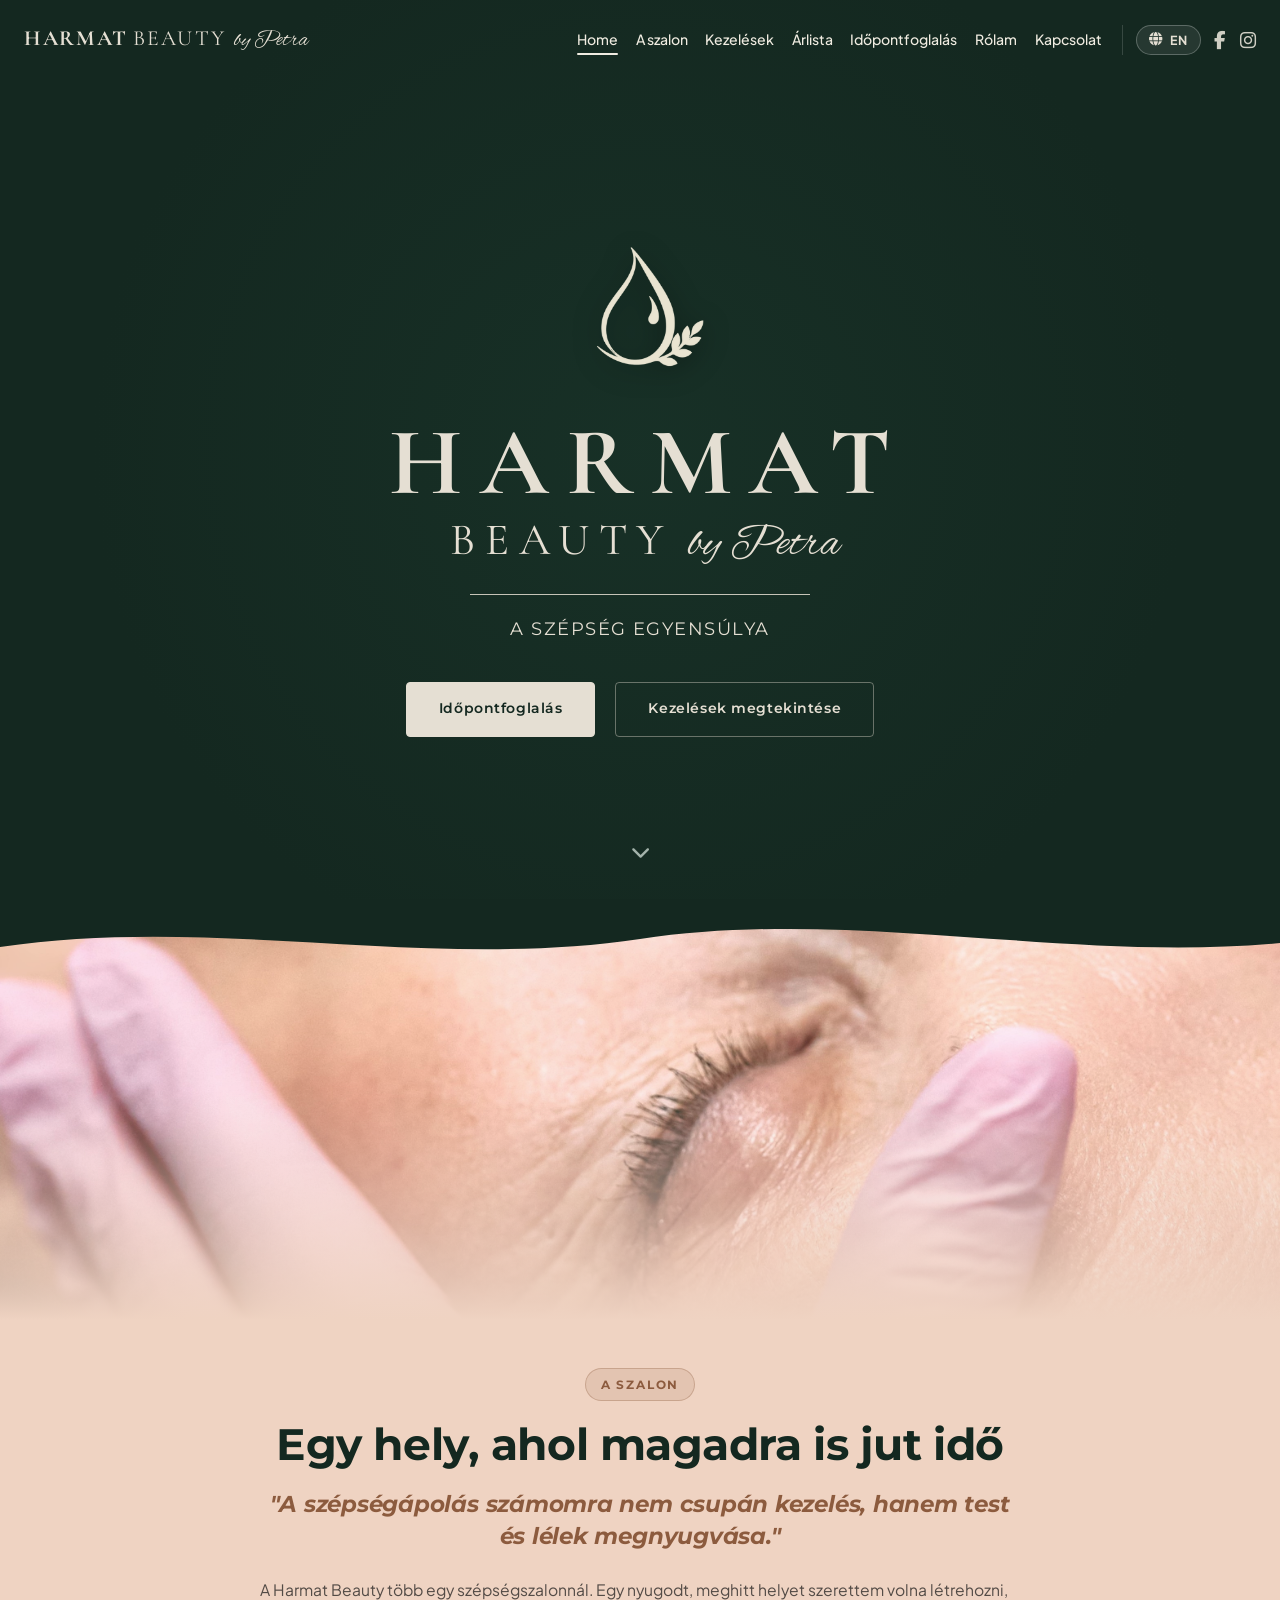
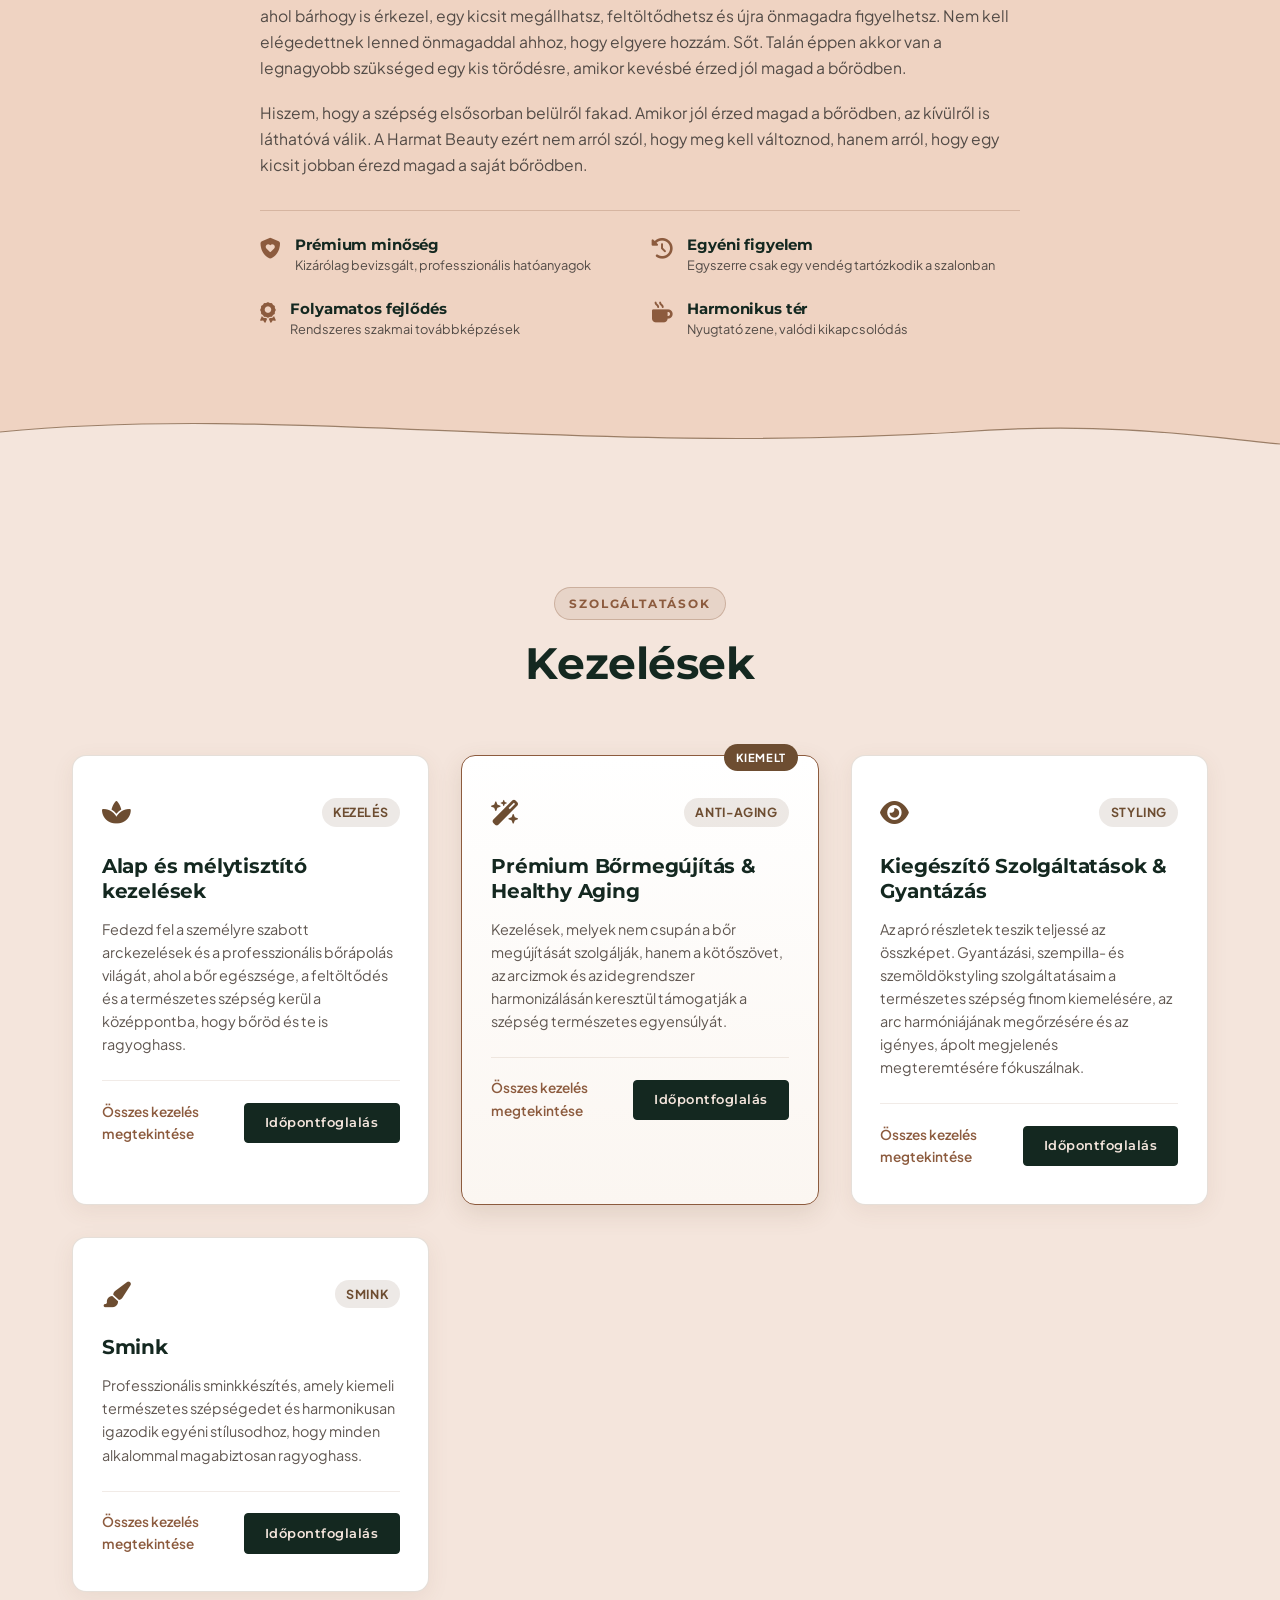
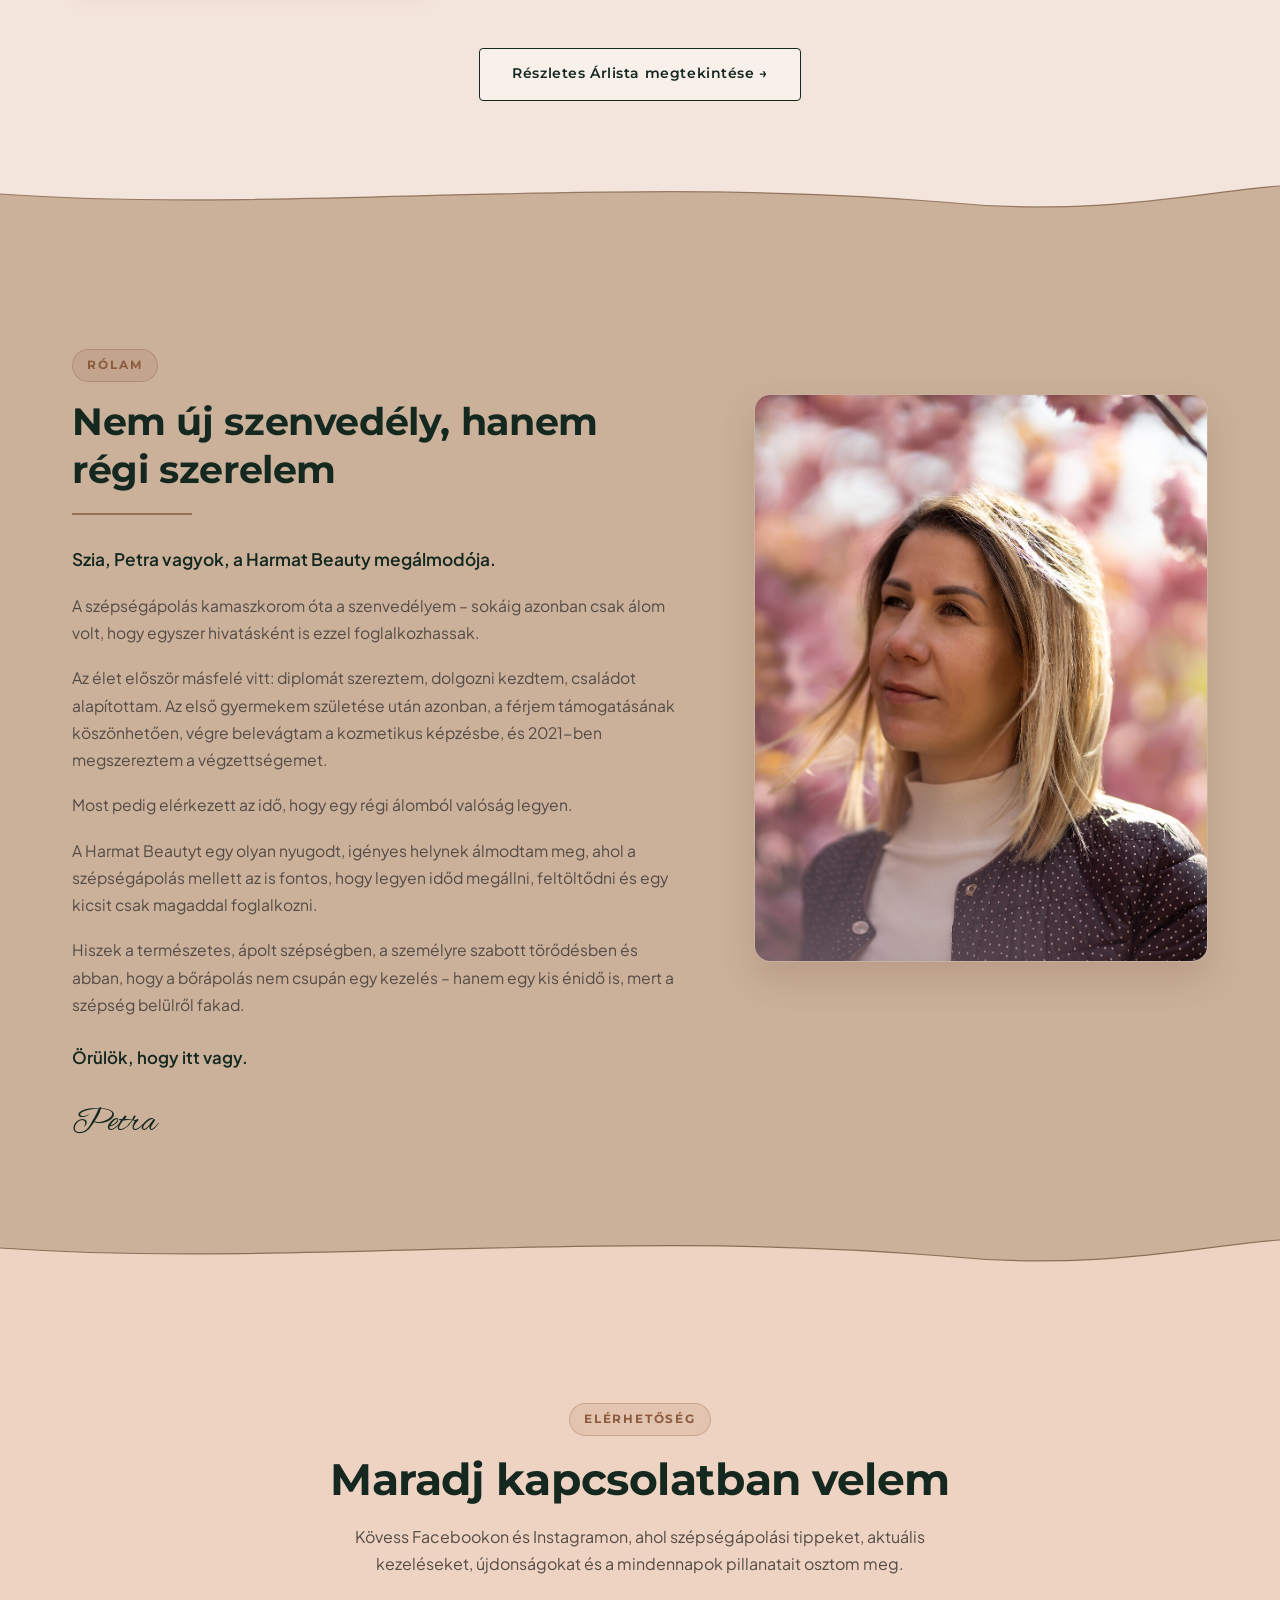
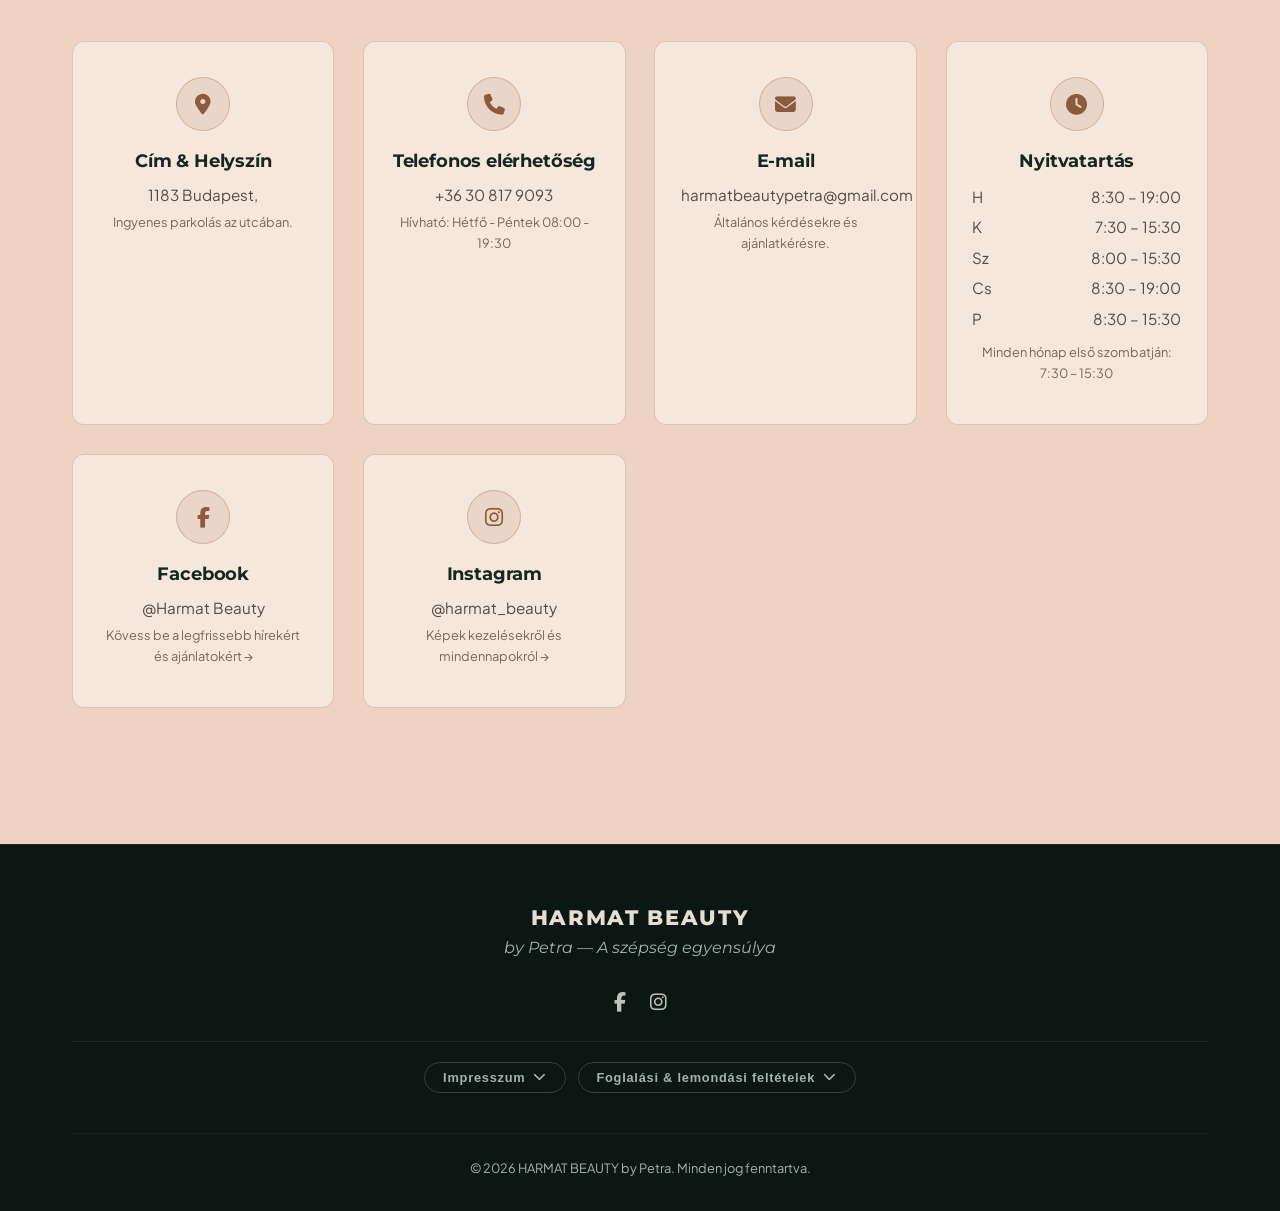
==== index.html @ 9aab62c8 "Add files via upload" ====
<!DOCTYPE html>
<html lang="hu">
<head>
<meta charset="UTF-8">
<meta name="viewport" content="width=device-width, initial-scale=1.0">
<title>HARMAT BEAUTY by Petra | Kozmetika & Bőrápolás</title>
<meta name="description" content="Harmat Beauty by Petra - Professzionális kozmetikai kezelések, anti-aging, bőrmegújítás és személyre szabott szépségápolás. A szépség egyensúlya.">
<!-- Google Fonts -->
<link rel="preconnect" href="https://fonts.googleapis.com">
<link rel="preconnect" href="https://fonts.gstatic.com" crossorigin>
<link href="https://fonts.googleapis.com/css2?family=Alex+Brush&family=Cormorant+Garamond:ital,wght@0,300;0,400;0,500;0,600;0,700;1,300;1,400;1,500;1,600&family=Montserrat:wght@300;400;500;600;700;800;900&family=Plus+Jakarta+Sans:wght@300;400;500;600;700&display=swap" rel="stylesheet">
<!-- FontAwesome Icons -->
<link rel="stylesheet" href="https://cdnjs.cloudflare.com/ajax/libs/font-awesome/6.5.1/css/all.min.css">
<!-- Stylesheet -->
<link rel="stylesheet" href="styles.css">
</head>
<body>
<!-- Header / Navbar -->
<header class="site-header" id="navbar">
<div class="container header-container">
<a href="#home" class="brand-logo">
  <span class="logo-harmat">HARMAT</span>
  <span class="logo-beauty">BEAUTY</span>
  <span class="logo-by-petra">by Petra</span>
</a>
<button class="mobile-menu-toggle" id="menuToggle" aria-label="Menü megnyitása">
<span></span>
<span></span>
<span></span>
</button>
<nav class="nav-menu" id="navMenu">
<ul class="nav-links">
<li><a href="#home" class="nav-link active" data-i18n="nav_home">Home</a></li>
<li><a href="#szalon" class="nav-link" data-i18n="nav_salon">A szalon</a></li>
<li class="nav-item-dropdown">
  <a href="#kezelesek" class="nav-link nav-link-dropdown" data-i18n="nav_treatments">Kezelések <i class="fa-solid fa-chevron-down nav-dropdown-arrow"></i></a>
  <ul class="nav-dropdown">
    <li><a href="kezelesek.html#alap-tisztito" class="nav-dropdown-link"><i class="fa-solid fa-spa"></i> <span data-i18n="kez_nav_cat1">Alap & Mélytisztítás</span></a></li>
    <li><a href="kezelesek.html#premium-antiaging" class="nav-dropdown-link"><i class="fa-solid fa-wand-magic-sparkles"></i> <span data-i18n="kez_nav_cat2">Healthy Aging & Anti-Aging</span></a></li>
    <li><a href="kezelesek.html#kiegeszito-gyantazas" class="nav-dropdown-link"><i class="fa-solid fa-eye"></i> <span data-i18n="kez_nav_cat3">Styling & Gyantázás</span></a></li>
    <li><a href="kezelesek.html#smink" class="nav-dropdown-link"><i class="fa-solid fa-paintbrush"></i> <span data-i18n="kez_nav_cat4">Smink</span></a></li>
  </ul>
</li>
<li><a href="arlista.html" class="nav-link" data-i18n="nav_prices">Árlista</a></li>
<li><a href="idopontfoglalas.html" class="nav-link" data-i18n="nav_booking">Időpontfoglalás</a></li>
<li><a href="#rolam" class="nav-link" data-i18n="nav_about">Rólam</a></li>
<li><a href="#kapcsolat" class="nav-link" data-i18n="nav_contact">Kapcsolat</a></li>
</ul>
<div class="nav-socials">
<button type="button" class="lang-switch-btn" id="langSwitchBtn" onclick="toggleLanguage()" aria-label="Nyelvváltás / Switch Language">
<i class="fa-solid fa-globe"></i>
<span id="langBtnText">EN</span>
</button>
<a href="https://www.facebook.com/profile.php?id=100063218832190" target="_blank" rel="noopener noreferrer" aria-label="Facebook">
<i class="fa-brands fa-facebook-f"></i>
</a>
<a href="https://www.instagram.com/harmat_beauty/" target="_blank" rel="noopener noreferrer" aria-label="Instagram">
<i class="fa-brands fa-instagram"></i>
</a>
</div>
</nav>
</div>
</header>
<main>
<!-- Hero Section matching the screenshot -->
<section class="hero-section" id="home">
<div class="hero-content">
<!-- Hero Logo Emblem: Waterdrop with botanical sprig -->
<div class="hero-emblem-wrapper" aria-hidden="true">
<img src="drop-logo.png.png" alt="" class="hero-emblem-svg hero-emblem-img">
</div>
<div class="hero-brand-block">
<h1 class="hero-title-main"><span class="hero-harmat">HARMAT</span></h1>
<div class="hero-beauty-row">
<span class="hero-beauty">BEAUTY</span>
<span class="hero-by-petra">by Petra</span>
</div>
</div>
<div class="hero-divider-line" aria-hidden="true"></div>
<h2 class="hero-tagline" data-i18n="hero_tagline">A SZÉPSÉG EGYENSÚLYA</h2>
<div class="hero-cta-group">
<a href="idopontfoglalas.html" class="btn btn-primary" data-i18n="hero_btn_booking">Időpontfoglalás</a>
<a href="#kezelesek" class="btn btn-outline" data-i18n="hero_btn_treatments">Kezelések megtekintése</a>
</div>
</div>
<div class="scroll-down-hint">
<a href="#szalon" aria-label="Görgess lejjebb">
<i class="fa-solid fa-chevron-down"></i>
</a>
</div>
</section>

<!-- A szalon Section -->
<section class="section about-section" id="szalon">
<!-- Wave Divider: Hero → A szalon (sits at the top of this section, fill = hero dark green) -->
<div class="wave-divider wave-top" aria-hidden="true">
<svg viewBox="0 0 1440 100" preserveAspectRatio="none">
<path class="wave-fill-hero" d="M0,40 C240,80 480,10 720,50 C960,90 1200,20 1440,45 L1440,100 L0,100 Z"></path>
</svg>
</div>
<div class="container about-container">
<div class="about-content">
<span class="section-badge" data-i18n="salon_badge">A SZALON</span>
<h2 class="section-title" data-i18n="salon_title">Egy hely, ahol magadra is jut idő</h2>
<h3 class="about-quote" data-i18n="salon_quote">"A szépségápolás számomra nem csupán kezelés, hanem test és lélek megnyugvása."</h3>
<p class="about-text" data-i18n="salon_p1">
    A Harmat Beauty több egy szépségszalonnál. Egy nyugodt, meghitt helyet szerettem volna létrehozni, ahol bárhogy is érkezel, egy kicsit megállhatsz, feltöltődhetsz és újra önmagadra figyelhetsz. Nem kell elégedettnek lenned önmagaddal ahhoz, hogy elgyere hozzám. Sőt. Talán éppen akkor van a legnagyobb szükséged egy kis törődésre, amikor kevésbé érzed jól magad a bőrödben.
</p>
<p class="about-text" data-i18n="salon_p2">
    Hiszem, hogy a szépség elsősorban belülről fakad. Amikor jól érzed magad a bőrödben, az kívülről is láthatóvá válik. A Harmat Beauty ezért nem arról szól, hogy meg kell változnod, hanem arról, hogy egy kicsit jobban érezd magad a saját bőrödben.
</p>
<div class="about-highlights-grid">
<div class="highlight-item">
<i class="fa-solid fa-shield-heart"></i>
<div>
<h4 data-i18n="salon_feat1_title">Prémium minőség</h4>
<p data-i18n="salon_feat1_desc">Kizárólag bevizsgált, professzionális hatóanyagok</p>
</div>
</div>
<div class="highlight-item">
<i class="fa-solid fa-clock-rotate-left"></i>
<div>
<h4 data-i18n="salon_feat2_title">Egyéni figyelem</h4>
<p data-i18n="salon_feat2_desc">Egyszerre csak egy vendég tartózkodik a szalonban</p>
</div>
</div>
<div class="highlight-item">
<i class="fa-solid fa-award"></i>
<div>
<h4 data-i18n="salon_feat3_title">Folyamatos fejlődés</h4>
<p data-i18n="salon_feat3_desc">Rendszeres szakmai továbbképzések</p>
</div>
</div>
<div class="highlight-item">
<i class="fa-solid fa-mug-hot"></i>
<div>
<h4 data-i18n="salon_feat4_title">Harmonikus tér</h4>
<p data-i18n="salon_feat4_desc">Nyugtató zene, valódi kikapcsolódás</p>
</div>
</div>
</div>
</div>
</div>
<!-- Wave Divider between A szalon (Secondary Dark Green) and Treatments (#F4E5DC) -->
<div class="wave-divider wave-bottom">
<svg viewBox="0 0 1440 100" preserveAspectRatio="none" aria-hidden="true">
<path class="wave-fill-price" d="M0,45 C320,10 640,75 1080,45 C1260,30 1380,55 1440,60 L1440,100 L0,100 Z"></path>
<path class="wave-stroke-treatments" d="M0,45 C320,10 640,75 1080,45 C1260,30 1380,55 1440,60"></path>
</svg>
</div>
</section>

<!-- Kezelések (Treatments) Section -->
<section class="section treatments-section" id="kezelesek">
<div class="container">
<div class="section-header">
<span class="section-badge" data-i18n="treatments_badge">SZOLGÁLTATÁSOK</span>
<h2 class="section-title" data-i18n="treatments_title">Kezelések</h2>
</div>
<div class="treatments-grid">
<!-- Treatment Category Card 1 -->
<div class="treatment-card">
<div class="treatment-header">
<span class="treatment-icon"><i class="fa-solid fa-spa"></i></span>
<span class="treatment-badge-cat" data-i18n="card1_cat">Kezelés</span>
</div>
<h3 class="treatment-name" data-i18n="card1_title">Alap és mélytisztító kezelések</h3>
<p class="treatment-text" data-i18n="card1_desc">Fedezd fel a személyre szabott arckezelések és a professzionális bőrápolás világát, ahol a bőr egészsége, a feltöltődés és a természetes szépség kerül a középpontba, hogy bőröd és te is ragyoghass.</p>
<div class="treatment-footer">
<a href="kezelesek.html#alap-tisztito" class="treatment-link-more"><span data-i18n="treatments_view_all">Összes kezelés megtekintése</span> <i class="fa-solid fa-arrow-right"></i></a>
<a href="idopontfoglalas.html?service=Alap+és+mélytisztító+kezelések" class="btn btn-sm" data-i18n="treatments_btn_booking">Időpontfoglalás</a>
</div>
</div>
<!-- Treatment Category Card 2 -->
<div class="treatment-card featured-card">
<div class="treatment-badge" data-i18n="card2_badge">Kiemelt</div>
<div class="treatment-header">
<span class="treatment-icon"><i class="fa-solid fa-wand-magic-sparkles"></i></span>
<span class="treatment-badge-cat" data-i18n="card2_cat">Anti-Aging</span>
</div>
<h3 class="treatment-name" data-i18n="card2_title">Prémium Bőrmegújítás & Healthy Aging</h3>
<p class="treatment-text" data-i18n="card2_desc">Kezelések, melyek nem csupán a bőr megújítását szolgálják, hanem a kötőszövet, az arcizmok és az idegrendszer harmonizálásán keresztül támogatják a szépség természetes egyensúlyát.</p>
<div class="treatment-footer">
<a href="kezelesek.html#premium-antiaging" class="treatment-link-more"><span data-i18n="treatments_view_all">Összes kezelés megtekintése</span> <i class="fa-solid fa-arrow-right"></i></a>
<a href="idopontfoglalas.html?service=Prémium+Bőrmegújítás+&+Healthy+Aging" class="btn btn-sm btn-primary" data-i18n="treatments_btn_booking">Időpontfoglalás</a>
</div>
</div>
<!-- Treatment Category Card 3 -->
<div class="treatment-card">
<div class="treatment-header">
<span class="treatment-icon"><i class="fa-solid fa-eye"></i></span>
<span class="treatment-badge-cat" data-i18n="card3_cat">Styling</span>
</div>
<h3 class="treatment-name" data-i18n="card3_title">Kiegészítő Szolgáltatások & Gyantázás</h3>
<p class="treatment-text" data-i18n="card3_desc">Az apró részletek teszik teljessé az összképet. Gyantázási, szempilla- és szemöldökstyling szolgáltatásaim a természetes szépség finom kiemelésére, az arc harmóniájának megőrzésére és az igényes, ápolt megjelenés megteremtésére fókuszálnak.</p>
<div class="treatment-footer">
<a href="kezelesek.html#kiegeszito-gyantazas" class="treatment-link-more"><span data-i18n="treatments_view_all">Összes kezelés megtekintése</span> <i class="fa-solid fa-arrow-right"></i></a>
<a href="idopontfoglalas.html?service=Kiegészítő+Szolgáltatások+&+Gyantázás" class="btn btn-sm" data-i18n="treatments_btn_booking">Időpontfoglalás</a>
</div>
</div>
<!-- Treatment Category Card 4 -->
<div class="treatment-card">
<div class="treatment-header">
<span class="treatment-icon"><i class="fa-solid fa-paintbrush"></i></span>
<span class="treatment-badge-cat" data-i18n="card4_cat">Smink</span>
</div>
<h3 class="treatment-name" data-i18n="card4_title">Smink</h3>
<p class="treatment-text" data-i18n="card4_desc">Professzionális sminkkészítés, amely kiemeli természetes szépségedet és harmonikusan igazodik egyéni stílusodhoz, hogy minden alkalommal magabiztosan ragyoghass.</p>
<div class="treatment-footer">
<a href="kezelesek.html#smink" class="treatment-link-more"><span data-i18n="treatments_view_all">Összes kezelés megtekintése</span> <i class="fa-solid fa-arrow-right"></i></a>
<a href="idopontfoglalas.html?service=Smink" class="btn btn-sm" data-i18n="treatments_btn_booking">Időpontfoglalás</a>
</div>
</div>
</div>
<div class="treatment-cta-banner" style="text-align: center; margin-top: 3.5rem;">
<a href="arlista.html" class="btn btn-outline" style="border-color: #142820; color: #142820; background: rgba(255, 255, 255, 0.4); padding: 0.85rem 2rem; font-weight: 600;" data-i18n="treatments_view_pricelist">
<i class="fa-solid fa-tag"></i> Részletes Árlista megtekintése &rarr;
</a>
</div>
</div>
<!-- Wave Divider between Kezelések (#F4E5DC) and Rólam (#CBB09A) with color #F4E5DC -->
<div class="wave-divider wave-bottom">
<svg viewBox="0 0 1440 100" preserveAspectRatio="none" aria-hidden="true">
<path class="wave-fill-petra-about" d="M0,45 C320,70 680,20 1060,55 C1240,75 1360,40 1440,35 L1440,100 L0,100 Z"></path>
<path class="wave-stroke-treatments" d="M0,45 C320,70 680,20 1060,55 C1240,75 1360,40 1440,35"></path>
</svg>
</div>
</section>

<!-- Rólam (About Petra) Section -->
<section class="section rolam-section" id="rolam">
<div class="container rolam-container">
<div class="rolam-image-wrapper">
<div class="rolam-image-frame">
<img src="Petra2.JPG" alt="Petra - Harmat Beauty megálmodója" class="rolam-photo">
</div>
</div>
<div class="rolam-content">
<span class="rolam-badge" data-i18n="rolam_badge">RÓLAM</span>
<h2 class="rolam-title" data-i18n="rolam_title">Nem új szenvedély, hanem régi szerelem</h2>
<div class="rolam-divider" aria-hidden="true"></div>
<div class="rolam-text-body">
<p class="rolam-lead" data-i18n="rolam_lead">Szia, Petra vagyok, a Harmat Beauty megálmodója.</p>
<p data-i18n="rolam_p1">A szépségápolás kamaszkorom óta a szenvedélyem – sokáig azonban csak álom volt, hogy egyszer hivatásként is ezzel foglalkozhassak.</p>
<p data-i18n="rolam_p2">Az élet először másfelé vitt: diplomát szereztem, dolgozni kezdtem, családot alapítottam. Az első gyermekem születése után azonban, a férjem támogatásának köszönhetően, végre belevágtam a kozmetikus képzésbe, és 2021-ben megszereztem a végzettségemet.</p>
<p data-i18n="rolam_p3">Most pedig elérkezett az idő, hogy egy régi álomból valóság legyen.</p>
<p data-i18n="rolam_p4">A Harmat Beautyt egy olyan nyugodt, igényes helynek álmodtam meg, ahol a szépségápolás mellett az is fontos, hogy legyen időd megállni, feltöltődni és egy kicsit csak magaddal foglalkozni.</p>
<p data-i18n="rolam_p5">Hiszek a természetes, ápolt szépségben, a személyre szabott törődésben és abban, hogy a bőrápolás nem csupán egy kezelés – hanem egy kis énidő is, mert a szépség belülről fakad.</p>
<p class="rolam-closing" data-i18n="rolam_closing">Örülök, hogy itt vagy.</p>
<p class="rolam-signature" data-i18n="rolam_signature">Petra</p>
</div>
</div>
</div>
<!-- Wave Divider between Rólam (#CBB09A) and Elérhetőség (#EFD3C2) -->
<div class="wave-divider wave-bottom">
<svg viewBox="0 0 1440 100" preserveAspectRatio="none" aria-hidden="true">
<path class="wave-fill-szalon" d="M0,45 C320,70 680,20 1060,55 C1240,75 1360,40 1440,35 L1440,100 L0,100 Z"></path>
<path class="wave-stroke-petra" d="M0,45 C320,70 680,20 1060,55 C1240,75 1360,40 1440,35"></path>
</svg>
</div>
</section>

<!-- Kapcsolat (Contact & Location) Section -->
<section class="section contact-section" id="kapcsolat">
<div class="container">
<div class="section-header">
<span class="section-badge" data-i18n="contact_badge">ELÉRHETŐSÉG</span>
<h2 class="section-title" data-i18n="contact_title">Maradj kapcsolatban velem</h2>
<p class="section-desc" data-i18n="contact_desc">Kövess Facebookon és Instagramon, ahol szépségápolási tippeket, aktuális kezeléseket, újdonságokat és a mindennapok pillanatait osztom meg.</p>
</div>
<div class="contact-grid">
<div class="contact-card">
<div class="contact-icon"><i class="fa-solid fa-location-dot"></i></div>
<h3 data-i18n="contact_loc_title">Cím & Helyszín</h3>
<p data-i18n="contact_loc_p">1052 Budapest, Belváros</p>
<p class="contact-sub" data-i18n="contact_loc_sub">Kényelmes parkolás az utcában.</p>
</div>
<div class="contact-card">
<div class="contact-icon"><i class="fa-solid fa-phone"></i></div>
<h3 data-i18n="contact_phone_title">Telefonos elérhetőség</h3>
<p><a href="tel:+36308179093">+36 30 817 9093</a></p>
<p class="contact-sub" data-i18n="contact_phone_sub">Hívható: Hétfő - Péntek 08:30 - 19:30</p>
</div>
<div class="contact-card">
<div class="contact-icon"><i class="fa-solid fa-envelope"></i></div>
<h3 data-i18n="contact_email_title">E-mail</h3>
<p><a href="mailto:harmatbeautypetra@gmail.com">harmatbeautypetra@gmail.com</a></p>
<p class="contact-sub" data-i18n="contact_email_sub">Általános kérdésekre és ajánlatkérésre.</p>
</div>
<div class="contact-card">
<div class="contact-icon"><i class="fa-solid fa-clock"></i></div>
<h3 data-i18n="contact_hours_title">Nyitvatartás</h3>
<p style="line-height:2; margin:0;">
    <span style="display:flex; justify-content:space-between; gap:1rem;"><span data-i18n="contact_hours_mon">H</span><span>8:30 – 19:00</span></span>
    <span style="display:flex; justify-content:space-between; gap:1rem;"><span data-i18n="contact_hours_tue">K</span><span>7:30 – 15:30</span></span>
    <span style="display:flex; justify-content:space-between; gap:1rem;"><span data-i18n="contact_hours_wed">Sz</span><span>8:00 – 15:30</span></span>
    <span style="display:flex; justify-content:space-between; gap:1rem;"><span data-i18n="contact_hours_thu">Cs</span><span>8:30 – 19:00</span></span>
    <span style="display:flex; justify-content:space-between; gap:1rem;"><span data-i18n="contact_hours_fri">P</span><span>8:30 – 15:30</span></span>
</p>
<p class="contact-sub" style="margin-top:0.5rem;" data-i18n="contact_hours_sub">Minden hónap első szombatján: 7:30 – 15:30</p>
</div>
<a href="https://www.facebook.com/profile.php?id=100063218832190" target="_blank" rel="noopener noreferrer" class="contact-card contact-card-link">
<div class="contact-icon"><i class="fa-brands fa-facebook-f"></i></div>
<h3>Facebook</h3>
<p>@Harmat Beauty</p>
<p class="contact-sub" data-i18n="contact_fb_sub">Kövess be a legfrissebb hírekért és ajánlatokért &rarr;</p>
</a>
<a href="https://www.instagram.com/harmat_beauty/" target="_blank" rel="noopener noreferrer" class="contact-card contact-card-link">
<div class="contact-icon"><i class="fa-brands fa-instagram"></i></div>
<h3>Instagram</h3>
<p>@harmat_beauty</p>
<p class="contact-sub" data-i18n="contact_ig_sub">Képek kezelésekről és mindennapokról &rarr;</p>
</a>
</div>
</div>
</section>
</main>
<!-- Footer -->
<footer class="site-footer">
<div class="container footer-container">
<div class="footer-brand">
<div class="footer-logo">HARMAT BEAUTY</div>
<p class="footer-sub" data-i18n="footer_sub">by Petra — A szépség egyensúlya</p>
</div>
<div class="footer-socials">
<a href="https://www.facebook.com/profile.php?id=100063218832190" target="_blank" rel="noopener noreferrer" aria-label="Facebook"><i class="fa-brands fa-facebook-f"></i></a>
<a href="https://www.instagram.com/harmat_beauty/" target="_blank" rel="noopener noreferrer" aria-label="Instagram"><i class="fa-brands fa-instagram"></i></a>
</div>
<!-- Footer legal toggles -->
<div class="footer-legal-row">
<div class="footer-impresszum">
<button class="impresszum-toggle" onclick="this.parentElement.classList.toggle('open')" aria-expanded="false">
    Impresszum <i class="fa-solid fa-chevron-down"></i>
</button>
<div class="impresszum-body">
    <h4>Impresszum</h4>
    <p><strong>A honlap neve:</strong> HARMAT BEAUTY by Petra</p>
    <p><strong>A honlap címe:</strong> www.harmatbeautybypetra.hu</p>
    <p><strong>A honlap üzemeltetője:</strong> Solti-Porszász Petra egyéni vállalkozó</p>
    <p><strong>Székhely:</strong> 1183 Budapest Teleki utca 73b</p>
    <p><strong>A kozmetika címe:</strong> [a vendégeket fogadó hely címe]</p>
    <p><strong>E-mail:</strong> <a href="mailto:harmatbeautypetra@gmail.com">harmatbeautypetra@gmail.com</a></p>
    <p><strong>Telefon:</strong> <a href="tel:+36308179093">+36 30 817 9093</a></p>
    <p><strong>Nyilvántartási szám:</strong> [egyéni vállalkozói nyilvántartási szám]</p>
    <p><strong>Nyilvántartást vezető hatóság:</strong> [hatóság neve]</p>
    <p><strong>Adószám:</strong> [adószám]</p>
</div>
</div>
<div class="footer-impresszum">
<button class="impresszum-toggle" onclick="this.parentElement.classList.toggle('open')" aria-expanded="false">
    Foglalási &amp; lemondási feltételek <i class="fa-solid fa-chevron-down"></i>
</button>
<div class="impresszum-body">
    <h4>Foglalási és lemondási feltételek</h4>
    <p><strong>Időpontfoglalás</strong></p>
    <p>Kezelésre a foglaló alkalmazáson keresztül tudsz időpontot kérni. A foglalás akkor végleges, amikor megkapod róla a visszaigazolást. Kérlek, olyan elérhetőséget adj meg, amelyen szükség esetén kapcsolatba tudok lépni veled.</p>
    <p>Ha nem tudod, melyik kezelés lenne megfelelő számodra, írj nekem foglalás előtt, és segítek választani. Az első alkalommal a kezelés megkezdése előtt átbeszéljük a bőröd állapotát és az esetleges ellenjavallatokat. Ha a választott kezelés nem lenne megfelelő, közösen egyeztetünk más lehetőségről.</p>
    <p><strong>Időpont módosítása és lemondása</strong></p>
    <p>Ha mégsem jó az időpontod, kérlek, lehetőség szerint <strong>legalább 24 órával a kezelés előtt</strong> módosítsd vagy mondd le a foglaló alkalmazásban, vagy jelezd nekem a <a href="tel:+36308179093">+36 30 817 9093</a> telefonszámon. Így az időpontot más vendég számára is elérhetővé tudom tenni.</p>
    <p>Ha megbetegszel vagy váratlan helyzet adódik, kérlek, akkor is szólj, amint tudsz. A lemondásért jelenleg nem számítok fel díjat.</p>
    <p><strong>Késés</strong></p>
    <p>Ha késel, kérlek, jelezd telefonon. A következő vendég időpontja miatt előfordulhat, hogy a kezelés idejét rövidítenünk kell, vagy új időpontot szükséges egyeztetnünk. Erről minden esetben egyeztetünk.</p>
    <p><strong>Ha nekem kell módosítanom</strong></p>
    <p>Ha váratlan okból én nem tudom megtartani az időpontodat, a lehető leghamarabb értesítelek, és új időpontot ajánlok.</p>
    <p style="margin-top:0.8rem;">Köszönöm, hogy figyelsz a lefoglalt időpontra – várlak szeretettel!<br><strong>Petra</strong><br>HARMAT BEAUTY by Petra</p>
</div>
</div>
</div>
<div class="footer-copy">
<p>&copy; <span id="currentYear"></span> <span data-i18n="footer_rights">HARMAT BEAUTY by Petra. Minden jog fenntartva.</span></p>
</div>
</div>
</footer>
<!-- JavaScript Translations & App Logic -->
<script src="translations.js"></script>
<script src="app.js"></script>
</body>
</html>
---- styles.css ----
/* ==========================================================
   PURE BEAUTY by Petra - Modern Luxury Aesthetic Theme
   Colors: Deep Dark Forest Green (#142820), Warm Sand / Cream (#f0ece1, #d4af37), White
   ========================================================== */

:root {
    --bg-primary: #142820;
    --bg-secondary: #0f1f19;
    --bg-card: rgba(255, 255, 255, 0.04);
    --bg-card-hover: rgba(255, 255, 255, 0.07);
    --border-color: rgba(255, 255, 255, 0.1);
    --border-accent: rgba(212, 175, 55, 0.35);

    --text-primary: #f0ece1;
    --text-muted: #a4b3ab;
    --text-dark: #142820;
    
    --accent-gold: #d4af37;
    --accent-gold-light: #e8cca4;
    --accent-gold-glow: rgba(212, 175, 55, 0.2);

    --font-heading: 'Montserrat', -apple-system, BlinkMacSystemFont, 'Segoe UI', Roboto, sans-serif;
    --font-body: 'Plus Jakarta Sans', 'Montserrat', -apple-system, BlinkMacSystemFont, 'Segoe UI', Roboto, sans-serif;
    --font-accent: 'Montserrat', 'Plus Jakarta Sans', -apple-system, BlinkMacSystemFont, 'Segoe UI', Roboto, sans-serif;

    --transition-fast: 0.2s ease;
    --transition-normal: 0.3s cubic-bezier(0.16, 1, 0.3, 1);
    --transition-smooth: 0.5s cubic-bezier(0.16, 1, 0.3, 1);

    --container-max: 1200px;
    --header-height: 80px;
}

/* Reset & Box Sizing */
*, *::before, *::after {
    margin: 0;
    padding: 0;
    box-sizing: border-box;
}

html {
    scroll-behavior: smooth;
    font-size: 16px;
}

body {
    background-color: var(--bg-primary);
    color: var(--text-primary);
    font-family: var(--font-body);
    line-height: 1.65;
    -webkit-font-smoothing: antialiased;
    -moz-osx-font-smoothing: grayscale;
    overflow-x: hidden;
}

/* Typography Defaults */
h1, h2, h3, h4, h5, h6 {
    font-family: var(--font-heading);
    color: var(--text-primary);
    line-height: 1.25;
    letter-spacing: -0.01em;
}

a {
    color: inherit;
    text-decoration: none;
    transition: var(--transition-fast);
}

ul {
    list-style: none;
}

.container {
    width: 100%;
    max-width: var(--container-max);
    margin: 0 auto;
    padding: 0 2rem;
}

/* ==========================================================
   Header & Navigation (matching the screenshot layout)
   ========================================================== */
.site-header {
    position: fixed;
    top: 0;
    left: 0;
    right: 0;
    height: var(--header-height);
    background-color: transparent;
    transition: background-color var(--transition-normal), backdrop-filter var(--transition-normal), box-shadow var(--transition-normal);
    z-index: 1000;
}

.site-header.scrolled {
    background-color: rgba(20, 40, 32, 0.94);
    backdrop-filter: blur(12px);
    box-shadow: 0 4px 20px rgba(0, 0, 0, 0.25);
    border-bottom: 1px solid rgba(255, 255, 255, 0.06);
}

.header-container {
    display: flex;
    align-items: center;
    justify-content: space-between;
    height: 100%;
    max-width: 1360px;
    padding: 0 1.5rem;
}

.brand-logo {
    display: flex;
    align-items: baseline;
    gap: 0.35rem;
    text-decoration: none;
    line-height: 1;
    flex-shrink: 0;
    white-space: nowrap;
}

.logo-harmat {
    font-family: 'Cormorant Garamond', Georgia, serif;
    font-weight: 700;
    font-size: clamp(1rem, 1.8vw, 1.35rem);
    letter-spacing: 0.08em;
    color: #e5dfd3;
    text-transform: uppercase;
}

.logo-beauty {
    font-family: 'Cormorant Garamond', Georgia, serif;
    font-weight: 400;
    font-size: clamp(1rem, 1.8vw, 1.35rem);
    letter-spacing: 0.1em;
    color: #e5dfd3;
    text-transform: uppercase;
}

.logo-by-petra {
    font-family: 'Brittany Signature', 'Alex Brush', cursive, sans-serif;
    font-weight: 400;
    font-size: clamp(1rem, 1.8vw, 1.35rem);
    letter-spacing: normal;
    color: #e5dfd3;
    text-transform: none;
    margin-left: 0.15rem;
    white-space: nowrap;
}

.nav-menu {
    display: flex;
    align-items: center;
    gap: 1.25rem;
}

.nav-links {
    display: flex;
    align-items: center;
    gap: 1.1rem;
    flex-wrap: nowrap;
}

.nav-link {
    position: relative;
    font-size: 0.88rem;
    font-weight: 500;
    color: var(--text-primary);
    padding: 0.4rem 0;
    white-space: nowrap;
    transition: color var(--transition-fast);
}

.nav-link:hover {
    color: var(--accent-gold-light);
}

/* Active Indicator matching screenshot (underline on active link) */
.nav-link.active::after,
.nav-link:hover::after {
    content: '';
    position: absolute;
    bottom: 0;
    left: 0;
    width: 100%;
    height: 2px;
    background-color: var(--text-primary);
    border-radius: 2px;
    transform: scaleX(1);
    transition: transform var(--transition-normal);
}

.nav-link::after {
    content: '';
    position: absolute;
    bottom: 0;
    left: 0;
    width: 100%;
    height: 2px;
    background-color: var(--text-primary);
    transform: scaleX(0);
    transition: transform var(--transition-normal);
}

/* ── Kezelések Dropdown ───────────────────────────────────────── */
.nav-item-dropdown {
    position: relative;
}

.nav-link-dropdown {
    display: inline-flex;
    align-items: center;
    gap: 0.3em;
}

.nav-dropdown-arrow {
    font-size: 0.65em;
    transition: transform var(--transition-fast);
    vertical-align: middle;
}

.nav-item-dropdown:hover .nav-dropdown-arrow {
    transform: rotate(180deg);
}

.nav-dropdown {
    display: none;
    position: absolute;
    top: 100%;
    left: 50%;
    transform: translateX(-50%);
    min-width: 230px;
    background: rgba(15, 31, 25, 0.97);
    backdrop-filter: blur(18px);
    border: 1px solid var(--border-color);
    border-radius: 8px;
    /* top padding bridges the visual gap without breaking hover continuity */
    padding: 0.75rem 0 0.45rem;
    list-style: none;
    z-index: 200;
    box-shadow: 0 8px 32px rgba(0,0,0,0.35);
}

/* small pointer triangle sits inside the top padding area */
.nav-dropdown::before {
    content: '';
    position: absolute;
    top: 0;
    left: 50%;
    transform: translateX(-50%) translateY(-100%);
    border-left: 6px solid transparent;
    border-right: 6px solid transparent;
    border-bottom: 6px solid rgba(255,255,255,0.1);
}

.nav-item-dropdown:hover .nav-dropdown {
    display: block;
}

.nav-dropdown-link {
    display: flex;
    align-items: center;
    gap: 0.55rem;
    padding: 0.55rem 1.1rem;
    font-size: 0.82rem;
    font-weight: 500;
    color: var(--text-primary);
    white-space: nowrap;
    transition: color var(--transition-fast), background var(--transition-fast);
    text-decoration: none;
}

.nav-dropdown-link i {
    font-size: 0.78em;
    color: var(--accent-gold-light);
    opacity: 0.85;
    flex-shrink: 0;
}

.nav-dropdown-link:hover {
    color: var(--accent-gold-light);
    background: rgba(255,255,255,0.06);
}

/* Mobile: dropdown shown as inline list below the parent link */
@media (max-width: 900px) {
    .nav-dropdown {
        position: static;
        transform: none;
        display: none;
        min-width: 0;
        width: 100%;
        background: rgba(255,255,255,0.04);
        border: none;
        border-radius: 0;
        box-shadow: none;
        backdrop-filter: none;
        padding: 0;
        margin-top: 0.4rem;
    }

    .nav-dropdown::before {
        display: none;
    }

    .nav-item-dropdown.open .nav-dropdown {
        display: block;
    }

    /* Hide hover behaviour on touch - handled by JS toggle */
    .nav-item-dropdown:hover .nav-dropdown {
        display: none;
    }
    .nav-item-dropdown.open .nav-dropdown {
        display: block;
    }

    .nav-item-dropdown.open .nav-dropdown-arrow {
        transform: rotate(180deg);
    }

    .nav-dropdown-link {
        justify-content: center;
        padding: 0.45rem 0.5rem;
        font-size: 0.85rem;
        border-top: 1px solid rgba(255,255,255,0.06);
    }
}

.nav-socials {
    display: flex;
    align-items: center;
    gap: 0.85rem;
    padding-left: 0.85rem;
    border-left: 1px solid rgba(255, 255, 255, 0.15);
    flex-shrink: 0;
}

.nav-socials a {
    font-size: 1.15rem;
    color: var(--text-primary);
    opacity: 0.85;
    transition: opacity var(--transition-fast), transform var(--transition-fast);
}

.nav-socials a:hover {
    opacity: 1;
    transform: translateY(-2px);
    color: var(--accent-gold-light);
}

/* Language Switcher Button */
.lang-switch-btn {
    display: inline-flex;
    align-items: center;
    gap: 0.4rem;
    padding: 0.35rem 0.75rem;
    background: rgba(255, 255, 255, 0.08);
    border: 1px solid rgba(255, 255, 255, 0.25);
    border-radius: 20px;
    color: #e5dfd3;
    font-family: var(--font-body);
    font-size: 0.78rem;
    font-weight: 700;
    letter-spacing: 0.06em;
    cursor: pointer;
    transition: all var(--transition-fast);
    outline: none;
}

.lang-switch-btn:hover {
    background: #e5dfd3;
    color: var(--bg-primary);
    border-color: #e5dfd3;
    transform: translateY(-1px);
}

.lang-switch-btn i {
    font-size: 0.85rem;
}

/* Mobile Toggle */
.mobile-menu-toggle {
    display: none;
    flex-direction: column;
    justify-content: space-between;
    width: 28px;
    height: 20px;
    background: transparent;
    border: none;
    cursor: pointer;
    z-index: 1001;
}

.mobile-menu-toggle span {
    width: 100%;
    height: 2px;
    background-color: var(--text-primary);
    border-radius: 2px;
    transition: var(--transition-normal);
}

/* ==========================================================
   Hero Section (Pixel-matched with provided screenshot)
   ========================================================== */
.hero-section {
    min-height: 100vh;
    display: flex;
    flex-direction: column;
    align-items: center;
    justify-content: center;
    text-align: center;
    padding: calc(var(--header-height) + 2rem) 2rem 3rem;
    position: relative;
    background: radial-gradient(circle at 50% 50%, rgba(26, 54, 43, 0.6) 0%, var(--bg-primary) 70%);
}

.hero-content {
    max-width: 900px;
    display: flex;
    flex-direction: column;
    align-items: center;
}

/* Hero Logo Emblem */
.hero-emblem-wrapper {
    margin-bottom: 1.6rem;
    display: flex;
    justify-content: center;
    align-items: center;
}

.hero-emblem-svg {
    width: clamp(100px, 16vw, 160px);
    height: auto;
    filter: drop-shadow(0 4px 14px rgba(0, 0, 0, 0.35));
    transition: transform 0.35s ease, filter 0.35s ease;
}

.hero-emblem-img {
    filter: brightness(0) saturate(100%) invert(92%) sepia(8%) saturate(350%) hue-rotate(10deg) brightness(96%)
            drop-shadow(0 4px 14px rgba(0, 0, 0, 0.35));
}

.hero-emblem-svg:hover {
    transform: translateY(-2px) scale(1.03);
    filter: drop-shadow(0 6px 20px rgba(229, 223, 211, 0.25));
}

.hero-emblem-img:hover {
    transform: translateY(-2px) scale(1.03);
    filter: brightness(0) saturate(100%) invert(92%) sepia(8%) saturate(350%) hue-rotate(10deg) brightness(96%)
            drop-shadow(0 6px 20px rgba(229, 223, 211, 0.25));
}

.hero-brand-block {
    display: flex;
    flex-direction: column;
    align-items: center;
    gap: 0.15rem;
    margin-bottom: 1.5rem;
}

.hero-title-main {
    margin: 0;
    line-height: 1.05;
}

.hero-harmat {
    font-family: 'Cormorant Garamond', Georgia, serif;
    font-size: clamp(2.8rem, 7.5vw, 6rem);
    font-weight: 700;
    letter-spacing: 0.18em;
    color: #e5dfd3;
    text-transform: uppercase;
    display: inline-block;
    padding-left: 0.18em; /* balances letter-spacing visually */
}

.hero-beauty-row {
    display: flex;
    align-items: baseline;
    justify-content: center;
    gap: 0.9rem;
    flex-wrap: wrap;
    line-height: 1.1;
}

.hero-beauty {
    font-family: 'Cormorant Garamond', Georgia, serif;
    font-size: clamp(1.4rem, 3.6vw, 2.8rem);
    font-weight: 400;
    letter-spacing: 0.22em;
    color: #e5dfd3;
    text-transform: uppercase;
    padding-left: 0.22em; /* balances letter-spacing visually */
}

.hero-by-petra {
    font-family: 'Brittany Signature', 'Alex Brush', cursive, sans-serif;
    font-size: clamp(1.4rem, 3.6vw, 2.8rem);
    font-weight: 400;
    letter-spacing: normal;
    color: #e5dfd3;
    text-transform: none;
    font-style: normal;
}

.hero-divider-line {
    width: min(100%, 340px);
    height: 1px;
    background-color: #e5dfd3;
    opacity: 0.85;
    margin: 0 auto 1.3rem auto;
}

.hero-tagline {
    font-family: 'Montserrat', 'Plus Jakarta Sans', -apple-system, BlinkMacSystemFont, 'Segoe UI', Roboto, sans-serif;
    font-size: clamp(0.85rem, 1.7vw, 1.15rem);
    font-weight: 400;
    letter-spacing: 0.08em;
    color: #e5dfd3;
    text-transform: uppercase;
    margin-bottom: 2.5rem;
    line-height: 1.4;
}

.hero-cta-group {
    display: flex;
    align-items: center;
    justify-content: center;
    gap: 1.25rem;
    flex-wrap: wrap;
}

.scroll-down-hint {
    position: absolute;
    bottom: 2rem;
    left: 50%;
    transform: translateX(-50%);
    animation: bounce 2s infinite;
}

.scroll-down-hint a {
    color: var(--text-muted);
    font-size: 1.2rem;
    padding: 0.5rem;
}

.scroll-down-hint a:hover {
    color: var(--text-primary);
}

@keyframes bounce {
    0%, 20%, 50%, 80%, 100% { transform: translate(-50%, 0); }
    40% { transform: translate(-50%, -10px); }
    60% { transform: translate(-50%, -5px); }
}

/* ==========================================================
   Buttons & Badges
   ========================================================== */
.btn {
    display: inline-flex;
    align-items: center;
    justify-content: center;
    gap: 0.5rem;
    padding: 0.9rem 2rem;
    font-family: var(--font-heading);
    font-size: 0.9rem;
    font-weight: 600;
    letter-spacing: 0.04em;
    border-radius: 4px;
    border: 1px solid transparent;
    cursor: pointer;
    transition: var(--transition-normal);
}

.btn-primary {
    background-color: #e5dfd3;
    color: var(--bg-primary);
    border-color: #e5dfd3;
}

.btn-primary:hover {
    background-color: #ffffff;
    box-shadow: 0 4px 15px rgba(229, 223, 211, 0.3);
    transform: translateY(-2px);
}

.btn-outline {
    background-color: transparent;
    color: #e5dfd3;
    border-color: rgba(229, 223, 211, 0.4);
}

.btn-outline:hover {
    border-color: #e5dfd3;
    background-color: rgba(255, 255, 255, 0.05);
    transform: translateY(-2px);
}

.btn-sm {
    padding: 0.55rem 1.25rem;
    font-size: 0.8rem;
    background-color: rgba(255, 255, 255, 0.08);
    border-color: rgba(255, 255, 255, 0.15);
    color: var(--text-primary);
}

.btn-sm:hover {
    background-color: #e5dfd3;
    color: var(--bg-primary);
}

.btn-block {
    width: 100%;
}

.section-badge {
    display: inline-block;
    font-family: var(--font-heading);
    font-size: 0.75rem;
    font-weight: 700;
    letter-spacing: 0.15em;
    color: var(--accent-gold-light);
    background-color: rgba(212, 175, 55, 0.12);
    border: 1px solid var(--border-accent);
    padding: 0.35rem 0.9rem;
    border-radius: 30px;
    margin-bottom: 1rem;
    text-transform: uppercase;
}

/* ==========================================================
   Sections Common Styling & Wave Dividers
   ========================================================== */
.section {
    padding: 7rem 0 8.5rem;
    position: relative;
}

/* Elegant Curved Wave Divider matching the screenshot reference */
.wave-divider {
    position: absolute;
    left: 0;
    width: 100%;
    overflow: hidden;
    line-height: 0;
    z-index: 2;
    pointer-events: none;
}

.wave-divider.wave-bottom {
    bottom: -1px;
}

/* Wave placed at the TOP of a section, pointing upward into the previous section */
.wave-divider.wave-top {
    top: -1px;
    z-index: 10;
}

/* Flip the SVG vertically so the wave curves upward */
.wave-divider.wave-top svg {
    transform: scaleY(-1);
}

.wave-divider svg {
    position: relative;
    display: block;
    width: 100%;
    height: 80px;
}

/* Treatments section wave fill (#F4E5DC) */
.wave-fill {
    fill: #F4E5DC;
}

/* Dark Green background wave fill (#142820) */
.wave-fill-dark {
    fill: #142820;
}

/* Secondary dark green background wave fill (#0f1f19) */
.wave-fill-secondary {
    fill: #0f1f19;
}

/* A szalon / Elérhetőség section wave fill (#EFD3C2) */
.wave-fill-szalon {
    fill: #EFD3C2;
}

/* Hero → A szalon wave fill: matches hero dark background to carve a clean wave shape */
.wave-fill-hero {
    fill: #142820;
}

/* Wave stroke for hero → A szalon transition */
.wave-stroke-szalon {
    fill: none;
    stroke: rgba(224, 206, 185, 0.35);
    stroke-width: 1.5;
}

/* Rólam (About Petra) section wave fill (#CBB09A) */
.wave-fill-petra-about {
    fill: #CBB09A;
}

/* Treatments section wave fill (#CBB09A) */
.wave-fill-treatments {
    fill: #CBB09A;
}

.wave-stroke-treatments {
    fill: none;
    stroke: #6D4D31;
    stroke-width: 1.5;
    opacity: 0.65;
}

/* Időpontfoglalás section wave fill (#FDF7F2) */
.wave-fill-booking {
    fill: #FDF7F2;
}

/* Árlista section wave fill (#F4E5DC) */
.wave-fill-price {
    fill: #F4E5DC;
}

.wave-stroke-price {
    fill: none;
    stroke: #6D4D31;
    stroke-width: 1.5;
    opacity: 0.65;
}

.wave-stroke-booking {
    fill: none;
    stroke: #6D4D31;
    stroke-width: 1.5;
    opacity: 0.35;
}

/* Wave stroke line for Petra about section */
.wave-stroke-petra {
    fill: none;
    stroke: #6D4D31;
    stroke-width: 1.5;
    opacity: 0.7;
}

/* Delicate accent gold/sand separator line along the wave crest */
.wave-stroke {
    fill: none;
    stroke: rgba(224, 206, 185, 0.55);
    stroke-width: 1.5;
}

.section-header {
    text-align: center;
    max-width: 650px;
    margin: 0 auto 4rem;
}

.section-title {
    font-size: clamp(2rem, 4vw, 2.75rem);
    font-weight: 700;
    margin-bottom: 1rem;
    color: #e5dfd3;
}

.section-desc {
    color: var(--text-muted);
    font-size: 1rem;
    line-height: 1.7;
}

/* ==========================================================
   Treatments (Kezelések) Grid
   Background: #CBB09A | Letters: #6D4D31
   ========================================================== */
.treatments-section {
    background-color: #F4E5DC;
}

.treatments-section .section-badge {
    color: #8c5b3e;
    background-color: rgba(140, 91, 62, 0.12);
    border-color: rgba(140, 91, 62, 0.3);
}

.treatments-section .section-title {
    color: #142820;
}

.treatments-section .section-desc {
    color: #534b46;
}

.treatments-grid {
    display: grid;
    grid-template-columns: repeat(auto-fit, minmax(270px, 1fr));
    gap: 2rem;
}

.treatment-card {
    background: #ffffff;
    border: 1px solid rgba(109, 77, 49, 0.18);
    border-radius: 14px;
    padding: 2.2rem 1.8rem;
    display: flex;
    flex-direction: column;
    position: relative;
    box-shadow: 0 6px 22px rgba(109, 77, 49, 0.08);
    transition: transform var(--transition-normal), border-color var(--transition-normal), box-shadow var(--transition-normal);
}

.treatment-card:hover {
    transform: translateY(-6px);
    border-color: rgba(109, 77, 49, 0.45);
    box-shadow: 0 12px 30px rgba(109, 77, 49, 0.16);
}

.treatment-card.featured-card {
    border-color: #8c5b3e;
    background: linear-gradient(180deg, #ffffff 0%, #fbf6f1 100%);
    box-shadow: 0 8px 25px rgba(109, 77, 49, 0.14);
}

.treatment-badge {
    position: absolute;
    top: -12px;
    right: 20px;
    background-color: #6D4D31;
    color: #ffffff;
    font-size: 0.7rem;
    font-weight: 700;
    text-transform: uppercase;
    letter-spacing: 0.05em;
    padding: 0.25rem 0.75rem;
    border-radius: 20px;
}

.treatment-header {
    display: flex;
    align-items: center;
    justify-content: space-between;
    margin-bottom: 1.25rem;
}

.treatment-icon {
    font-size: 1.6rem;
    color: #6D4D31;
}

.treatment-badge-cat {
    font-size: 0.78rem;
    font-weight: 700;
    color: #6D4D31;
    background: rgba(109, 77, 49, 0.12);
    padding: 0.25rem 0.7rem;
    border-radius: 20px;
    letter-spacing: 0.05em;
    text-transform: uppercase;
}

.treatment-link-more {
    font-size: 0.85rem;
    font-weight: 600;
    color: #8c5b3e;
    display: inline-flex;
    align-items: center;
    gap: 0.4rem;
    transition: var(--transition-fast);
}

.treatment-link-more i {
    display: none;
}

.treatment-link-more:hover {
    color: #142820;
    transform: translateX(3px);
}

.treatment-name {
    font-size: 1.25rem;
    font-weight: 700;
    margin-bottom: 0.9rem;
    color: #142820;
}

.treatment-text {
    color: #605751;
    font-size: 0.9rem;
    line-height: 1.6;
    margin-bottom: 1.5rem;
}

.treatment-features {
    margin-bottom: 1.8rem;
    flex-grow: 1;
}

.treatment-features li {
    font-size: 0.85rem;
    color: #2b2623;
    margin-bottom: 0.5rem;
    display: flex;
    align-items: center;
    gap: 0.5rem;
}

.treatment-features li i {
    color: #a46d4a;
    font-size: 0.8rem;
}

.treatment-footer {
    display: flex;
    align-items: center;
    justify-content: space-between;
    padding-top: 1.2rem;
    border-top: 1px solid rgba(140, 91, 62, 0.12);
}

.treatment-price {
    font-family: var(--font-heading);
    font-size: 1.25rem;
    font-weight: 700;
    color: #142820;
}

.treatments-section .btn-sm {
    background-color: #142820;
    color: #F4E5DC;
    border-color: #142820;
}

.treatments-section .btn-sm:hover {
    background-color: #254437;
    color: #ffffff;
    box-shadow: 0 4px 12px rgba(20, 40, 32, 0.2);
}

/* ==========================================================
   Árlista (Price List) Section
   ========================================================== */
.price-section {
    background-color: #F4E5DC;
}

.price-section .section-badge {
    color: #8c5b3e;
    background-color: rgba(140, 91, 62, 0.12);
    border-color: rgba(140, 91, 62, 0.3);
}

.price-section .section-title {
    color: #142820;
}

.price-section .section-desc {
    color: #534b46;
}

.price-tables-wrapper {
    display: grid;
    grid-template-columns: repeat(auto-fit, minmax(min(100%, 340px), 1fr));
    gap: 2rem;
    margin-bottom: 2.5rem;
}

.price-category-card {
    background: #ffffff;
    border: 1px solid rgba(140, 91, 62, 0.15);
    border-radius: 12px;
    padding: 2.2rem 2rem;
    box-shadow: 0 4px 20px rgba(0, 0, 0, 0.04);
}

.price-category-header {
    display: flex;
    align-items: center;
    gap: 0.8rem;
    margin-bottom: 1.8rem;
    padding-bottom: 1rem;
    border-bottom: 1px solid rgba(140, 91, 62, 0.15);
}

.price-category-header i {
    color: #a46d4a;
    font-size: 1.3rem;
}

.price-category-header h3 {
    font-size: 1.15rem;
    font-weight: 700;
    color: #142820;
}

.price-items-list {
    display: flex;
    flex-direction: column;
    gap: 1.4rem;
}

.price-item {
    display: grid;
    grid-template-columns: 1fr auto auto;
    align-items: baseline;
    gap: 1rem;
    padding-bottom: 1.2rem;
    border-bottom: 1px dashed rgba(140, 91, 62, 0.2);
}

.price-item:last-child {
    border-bottom: none;
    padding-bottom: 0;
}

.price-item-info {
    display: flex;
    flex-direction: column;
}

.price-item-name {
    font-weight: 600;
    font-size: 0.95rem;
    color: #142820;
    margin-bottom: 0.2rem;
}

.price-item-desc {
    font-size: 0.8rem;
    color: #605751;
}

.price-item-duration {
    font-size: 0.8rem;
    color: #6b625d;
    background: rgba(140, 91, 62, 0.08);
    padding: 0.2rem 0.5rem;
    border-radius: 6px;
    white-space: nowrap;
}

.price-item-val {
    font-family: var(--font-heading);
    font-size: 1rem;
    font-weight: 700;
    color: #142820;
    white-space: nowrap;
}

.price-note-box {
    background: rgba(255, 255, 255, 0.7);
    border: 1px solid rgba(140, 91, 62, 0.2);
    border-radius: 8px;
    padding: 1.2rem 1.6rem;
    display: flex;
    align-items: center;
    gap: 1rem;
    color: #534b46;
    font-size: 0.9rem;
    box-shadow: 0 2px 10px rgba(0, 0, 0, 0.03);
}

.price-note-box i {
    color: #a46d4a;
    font-size: 1.2rem;
}

/* ==========================================================
   Rólam (About Me) Section
   ========================================================== */
/* ==========================================================
   A szalon Section
   Background: #EFD3C2 | Letters: matching warm-tone palette
   ========================================================== */
.about-section {
    background-color: #EFD3C2;
    color: #534b46;
    padding-top: 420px !important;
}

/* Banner image as pseudo-element — zero gap possible */
.about-section::before {
    content: '';
    position: absolute;
    top: 0;
    left: 0;
    width: 100%;
    height: 420px;
    background-image: url('szalon-banner.jpg');
    background-size: cover;
    background-position: center 40%;
    opacity: 0.82;
    z-index: 0;
}

/* Bottom fade on banner */
.about-section::after {
    content: '';
    position: absolute;
    top: 190px;
    left: 0;
    width: 100%;
    height: 230px;
    background: linear-gradient(to bottom, transparent, #EFD3C2);
    z-index: 1;
    pointer-events: none;
}

.about-section .section-badge {
    color: #8c5b3e;
    background-color: rgba(140, 91, 62, 0.12);
    border-color: rgba(140, 91, 62, 0.3);
}

.about-section .section-title {
    color: #142820;
}

.about-section .about-quote {
    color: #8c5b3e;
}

.about-section .about-text {
    color: #534b46;
}

.about-section .about-highlights-grid {
    border-top-color: rgba(140, 91, 62, 0.25);
}

.about-section .highlight-item i {
    color: #8c5b3e;
}

.about-section .highlight-item h4 {
    color: #142820;
}

.about-section .highlight-item p {
    color: #534b46;
}

.about-container {
    position: relative;
    z-index: 2;
    display: flex;
    flex-direction: column;
    align-items: center;
    padding-top: 3rem;
}

.about-content {
    max-width: 760px;
    width: 100%;
    text-align: center;
}

.about-content .about-text {
    text-align: left;
}

.about-content .about-highlights-grid {
    text-align: left;
}

.about-avatar-placeholder {
    display: flex;
    flex-direction: column;
    align-items: center;
    text-align: center;
    color: var(--text-muted);
}

.about-avatar-placeholder i {
    font-size: 5rem;
    color: var(--accent-gold-light);
    margin-bottom: 1rem;
    opacity: 0.85;
}

.about-avatar-placeholder span {
    font-family: var(--font-accent);
    font-style: italic;
    font-size: 2.2rem;
    color: #e5dfd3;
}

.about-avatar-placeholder small {
    font-size: 0.85rem;
    letter-spacing: 0.1em;
    text-transform: uppercase;
    color: var(--text-muted);
    margin-top: 0.25rem;
}

.about-experience-badge {
    position: absolute;
    bottom: -15px;
    right: -15px;
    background-color: #e5dfd3;
    color: var(--bg-primary);
    padding: 1.2rem 1.6rem;
    border-radius: 12px;
    box-shadow: 0 10px 25px rgba(0, 0, 0, 0.35);
    display: flex;
    flex-direction: column;
    text-align: center;
}

.badge-number {
    font-family: var(--font-heading);
    font-size: 2rem;
    font-weight: 800;
    line-height: 1;
}

.badge-text {
    font-size: 0.75rem;
    font-weight: 700;
    letter-spacing: 0.05em;
    text-transform: uppercase;
}

.about-quote {
    font-family: var(--font-accent);
    font-style: italic;
    font-size: 1.45rem;
    color: var(--accent-gold-light);
    margin-bottom: 1.5rem;
    line-height: 1.4;
}

.about-text {
    color: var(--text-muted);
    margin-bottom: 1.25rem;
    font-size: 0.98rem;
}

.about-highlights-grid {
    display: grid;
    grid-template-columns: repeat(2, 1fr);
    gap: 1.5rem;
    margin-top: 2rem;
    padding-top: 1.5rem;
    border-top: 1px solid var(--border-color);
}

.highlight-item {
    display: flex;
    gap: 0.9rem;
}

.highlight-item i {
    font-size: 1.3rem;
    color: var(--accent-gold-light);
    margin-top: 0.2rem;
}

.highlight-item h4 {
    font-size: 0.95rem;
    font-weight: 700;
    color: #ffffff;
    margin-bottom: 0.2rem;
}

.highlight-item p {
    font-size: 0.8rem;
    color: var(--text-muted);
    line-height: 1.4;
}

/* ==========================================================
   Időpontfoglalás (Booking) Section
   Background: #FDF7F2
   ========================================================== */
.booking-section {
    background-color: #FDF7F2;
}

.booking-section .section-badge {
    color: #8c5b3e;
    background-color: rgba(140, 91, 62, 0.12);
    border-color: rgba(140, 91, 62, 0.3);
}

.booking-section .section-title {
    color: #142820;
}

.booking-section .section-desc {
    color: #534b46;
}

.booking-wrapper {
    display: grid;
    grid-template-columns: 2fr 1fr;
    gap: 2.5rem;
    align-items: start;
    width: 100%;
}

.booking-form-card {
    background: #ffffff;
    border: 1px solid rgba(140, 91, 62, 0.16);
    border-radius: 14px;
    padding: 2.5rem;
    position: relative;
    box-shadow: 0 4px 20px rgba(0, 0, 0, 0.04);
    width: 100%;
}

.form-row {
    display: grid;
    grid-template-columns: repeat(2, 1fr);
    gap: 1.25rem;
    margin-bottom: 1.25rem;
}

.form-group {
    display: flex;
    flex-direction: column;
    margin-bottom: 1.25rem;
}

.form-group label {
    font-size: 0.85rem;
    font-weight: 600;
    color: #142820;
    margin-bottom: 0.5rem;
}

.form-group input,
.form-group select,
.form-group textarea {
    width: 100%;
    max-width: 100%;
    box-sizing: border-box;
    background: #faf6f2;
    border: 1px solid rgba(140, 91, 62, 0.22);
    color: #142820;
    padding: 0.8rem 1rem;
    border-radius: 6px;
    font-family: var(--font-body);
    font-size: 0.92rem;
    transition: border-color var(--transition-fast), background-color var(--transition-fast);
}

.form-group input:focus,
.form-group select:focus,
.form-group textarea:focus {
    outline: none;
    border-color: #8c5b3e;
    background: #ffffff;
    box-shadow: 0 0 0 3px rgba(140, 91, 62, 0.1);
}

.form-group select option {
    background-color: #ffffff;
    color: #142820;
}

.form-privacy {
    margin-bottom: 1.5rem;
}

.checkbox-label {
    display: flex;
    align-items: flex-start;
    gap: 0.6rem;
    font-size: 0.82rem;
    color: #534b46;
    cursor: pointer;
}

.checkbox-label input {
    margin-top: 0.25rem;
    accent-color: #8c5b3e;
}

/* Success Message Box */
.booking-success-message {
    display: none;
    text-align: center;
    padding: 2rem 1rem;
}

.booking-success-message.active {
    display: block;
}

.booking-form-card.submitted form {
    display: none;
}

.success-icon {
    font-size: 3.5rem;
    color: #2e7d32;
    margin-bottom: 1.2rem;
}

.booking-success-message h3 {
    font-size: 1.6rem;
    margin-bottom: 0.8rem;
    color: #142820;
}

.booking-success-message p {
    color: #534b46;
    margin-bottom: 1.8rem;
    font-size: 0.95rem;
}

/* Sidebar Info */
.booking-info-sidebar {
    display: flex;
    flex-direction: column;
    gap: 1.5rem;
    width: 100%;
}

.info-box {
    background: #ffffff;
    border: 1px solid rgba(140, 91, 62, 0.16);
    border-radius: 12px;
    padding: 1.8rem;
    box-shadow: 0 4px 20px rgba(0, 0, 0, 0.04);
    width: 100%;
    box-sizing: border-box;
}

.info-box i {
    font-size: 1.5rem;
    color: #a46d4a;
    margin-bottom: 0.8rem;
}

.info-box h4 {
    font-size: 1.05rem;
    font-weight: 700;
    color: #142820;
    margin-bottom: 0.5rem;
}

.info-box p {
    font-size: 0.85rem;
    color: #534b46;
    line-height: 1.5;
}

.sidebar-phone-link {
    display: inline-block;
    margin-top: 0.6rem;
    font-family: var(--font-heading);
    font-weight: 700;
    font-size: 1.1rem;
    color: #142820;
}

.sidebar-phone-link:hover {
    color: #8c5b3e;
    text-decoration: underline;
}

/* ==========================================================
   Kapcsolat (Contact) Section
   ========================================================== */
/* ==========================================================
   Elérhetőség (Contact) Section
   Background: #EFD3C2 | Letters: matching warm-tone palette
   ========================================================== */
.contact-section {
    background-color: #EFD3C2;
    color: #534b46;
}

.contact-section .section-badge {
    color: #8c5b3e;
    background-color: rgba(140, 91, 62, 0.12);
    border-color: rgba(140, 91, 62, 0.3);
}

.contact-section .section-title {
    color: #142820;
}

.contact-section .section-desc {
    color: #534b46;
}

.contact-section .contact-card {
    background: rgba(255, 255, 255, 0.45);
    border-color: rgba(140, 91, 62, 0.25);
}

.contact-section .contact-card:hover,
.contact-section .contact-card-link:hover {
    border-color: rgba(140, 91, 62, 0.55);
    box-shadow: 0 10px 24px rgba(109, 77, 49, 0.18);
}

.contact-section .contact-icon {
    background: rgba(140, 91, 62, 0.12);
    border-color: rgba(140, 91, 62, 0.3);
    color: #8c5b3e;
}

.contact-section .contact-card-link:hover .contact-icon {
    background: rgba(140, 91, 62, 0.2);
    border-color: rgba(140, 91, 62, 0.5);
}

.contact-section .contact-sub {
    color: #7a6558 !important;
}

.contact-section .contact-card a:hover {
    color: #8c5b3e;
}

.contact-grid {
    display: grid;
    grid-template-columns: repeat(auto-fit, minmax(min(100%, 240px), 1fr));
    gap: 1.8rem;
}

.contact-card {
    background: var(--bg-card);
    border: 1px solid var(--border-color);
    border-radius: 12px;
    padding: 2.2rem 1.6rem;
    text-align: center;
    transition: transform var(--transition-normal), border-color var(--transition-normal), box-shadow var(--transition-normal);
}

/* ==========================================================
   Rólam (About Petra) Section
   Background: #CBB09A | Letters: #6D4D31 | Divider: #6D4D31
   ========================================================== */
.rolam-section {
    background-color: #CBB09A;
    color: #534b46;
}

.rolam-container {
    display: grid;
    grid-template-columns: 1fr 40%;
    gap: 4.5rem;
    align-items: start;
}

.rolam-image-wrapper {
    position: relative;
    order: 2;
    margin-top: 2.8rem;
}

.rolam-image-frame {
    width: 100%;
    aspect-ratio: 4/5;
    background: #dfcfc2;
    border: 1px solid rgba(140, 91, 62, 0.25);
    border-radius: 16px;
    display: flex;
    align-items: center;
    justify-content: center;
    position: relative;
    overflow: hidden;
    box-shadow: 0 16px 36px rgba(109, 77, 49, 0.2);
}

.rolam-photo {
    width: 100%;
    height: 100%;
    object-fit: cover;
    object-position: center 20%;
    display: block;
    transition: transform 0.6s cubic-bezier(0.16, 1, 0.3, 1);
}

.rolam-image-frame:hover .rolam-photo {
    transform: scale(1.03);
}

.rolam-content {
    display: flex;
    flex-direction: column;
}

.rolam-badge {
    display: inline-block;
    align-self: flex-start;
    font-family: var(--font-heading);
    font-size: 0.75rem;
    font-weight: 700;
    letter-spacing: 0.15em;
    color: #8c5b3e;
    background-color: rgba(140, 91, 62, 0.12);
    border: 1px solid rgba(140, 91, 62, 0.3);
    padding: 0.35rem 0.9rem;
    border-radius: 30px;
    margin-bottom: 1rem;
    text-transform: uppercase;
}

.rolam-title {
    font-family: var(--font-heading);
    font-size: clamp(1.8rem, 3.6vw, 2.4rem);
    font-weight: 700;
    color: #142820;
    line-height: 1.25;
    margin-bottom: 1.2rem;
}

.rolam-divider {
    width: 120px;
    height: 2px;
    background-color: #8c5b3e;
    margin-bottom: 1.8rem;
    opacity: 0.75;
}

.rolam-text-body {
    display: flex;
    flex-direction: column;
    gap: 1.1rem;
}

.rolam-text-body p {
    color: #534b46;
    font-size: 0.98rem;
    line-height: 1.75;
}

.rolam-lead {
    font-weight: 600;
    font-size: 1.08rem !important;
    color: #142820 !important;
}

.rolam-closing {
    font-weight: 600;
    font-size: 1.05rem !important;
    margin-top: 0.4rem;
    color: #142820 !important;
}

.rolam-signature {
    font-family: 'Brittany Signature', 'Alex Brush', cursive, sans-serif;
    font-size: 2.2rem !important;
    font-weight: 400;
    color: #142820 !important;
    line-height: 1.2;
    margin-top: 0.2rem;
}

.contact-card-link {
    text-decoration: none;
    display: block;
    cursor: pointer;
}

.contact-card:hover,
.contact-card-link:hover {
    transform: translateY(-5px);
    border-color: var(--accent-gold-light);
    box-shadow: 0 10px 24px rgba(0, 0, 0, 0.3);
}

.contact-card-link:hover .contact-icon {
    background: rgba(212, 175, 55, 0.2);
    border-color: var(--accent-gold-light);
    transform: scale(1.08);
}

.contact-icon {
    width: 54px;
    height: 54px;
    margin: 0 auto 1.2rem;
    background: rgba(212, 175, 55, 0.1);
    border: 1px solid var(--border-accent);
    border-radius: 50%;
    display: flex;
    align-items: center;
    justify-content: center;
    font-size: 1.3rem;
    color: var(--accent-gold-light);
}

.contact-card h3 {
    font-size: 1.1rem;
    font-weight: 700;
    margin-bottom: 0.6rem;
    color: #142820;
}

.contact-card p {
    font-size: 0.95rem;
    color: #534b46;
    margin-bottom: 0.3rem;
}

.contact-card a:hover {
    color: var(--accent-gold-light);
}

.contact-sub {
    font-size: 0.8rem !important;
    color: var(--text-muted) !important;
}

/* ==========================================================
   Footer
   ========================================================== */
.site-footer {
    background-color: #0b1712;
    padding: 3.5rem 0 2rem;
    border-top: 1px solid rgba(255, 255, 255, 0.08);
}

.footer-container {
    display: flex;
    flex-direction: column;
    align-items: center;
    text-align: center;
    gap: 1.5rem;
}

.footer-logo {
    font-family: var(--font-heading);
    font-size: 1.3rem;
    font-weight: 800;
    letter-spacing: 0.08em;
    color: #e5dfd3;
}

.footer-sub {
    font-family: var(--font-accent);
    font-style: italic;
    font-size: 1rem;
    color: var(--text-muted);
}

.footer-socials {
    display: flex;
    gap: 1.5rem;
}

.footer-socials a {
    font-size: 1.2rem;
    color: var(--text-primary);
    opacity: 0.8;
}

.footer-socials a:hover {
    opacity: 1;
    color: var(--accent-gold-light);
}

.footer-copy {
    font-size: 0.8rem;
    color: var(--text-muted);
    margin-top: 1rem;
    padding-top: 1.5rem;
    border-top: 1px solid rgba(255, 255, 255, 0.05);
    width: 100%;
}

.footer-legal-row {
    display: flex;
    flex-wrap: wrap;
    justify-content: center;
    gap: 0.75rem;
    width: 100%;
    border-top: 1px solid rgba(255, 255, 255, 0.07);
    padding-top: 1.2rem;
}

.footer-impresszum {
    display: flex;
    flex-direction: column;
    align-items: center;
}

.impresszum-toggle {
    background: none;
    border: 1px solid rgba(229, 223, 211, 0.2);
    border-radius: 20px;
    color: var(--text-muted);
    font-size: 0.8rem;
    font-weight: 600;
    letter-spacing: 0.06em;
    padding: 0.45rem 1.1rem;
    cursor: pointer;
    display: inline-flex;
    align-items: center;
    gap: 0.5rem;
    transition: var(--transition-fast);
}

.impresszum-toggle:hover {
    border-color: rgba(229, 223, 211, 0.5);
    color: #e5dfd3;
}

.impresszum-toggle i {
    transition: transform 0.3s ease;
}

.footer-impresszum.open .impresszum-toggle i {
    transform: rotate(180deg);
}

.impresszum-body {
    display: none;
    text-align: left;
    margin-top: 1.2rem;
    padding: 1.4rem 1.8rem;
    background: rgba(255, 255, 255, 0.04);
    border-radius: 10px;
    border: 1px solid rgba(255, 255, 255, 0.07);
}

.footer-impresszum.open .impresszum-body {
    display: block;
}

.impresszum-body h4 {
    font-family: var(--font-heading);
    font-size: 1rem;
    color: #e5dfd3;
    margin-bottom: 1rem;
    letter-spacing: 0.06em;
}

.impresszum-body p {
    font-size: 0.82rem;
    color: var(--text-muted);
    line-height: 1.8;
    margin: 0;
}

.impresszum-body strong {
    color: rgba(229, 223, 211, 0.7);
}

.impresszum-body a {
    color: var(--text-muted);
    text-decoration: underline;
    text-underline-offset: 3px;
}

.impresszum-body a:hover {
    color: #e5dfd3;
}

/* ==========================================================
   Responsive Breakpoints
   ========================================================== */
@media (max-width: 992px) {
    .about-section {
        padding-top: 300px !important;
    }

    .about-section::before {
        height: 300px;
    }

    .about-section::after {
        top: 130px;
        height: 170px;
    }

    .rolam-container {
        grid-template-columns: 1fr;
        gap: 2.5rem;
    }

    .rolam-image-wrapper {
        max-width: 380px;
        width: 100%;
        margin: 0 auto;
        order: -1;
    }

    .rolam-content {
        order: 1;
    }

    .booking-wrapper {
        grid-template-columns: 1fr;
        gap: 2rem;
        width: 100%;
    }
}

@media (max-width: 1040px) {
    .mobile-menu-toggle {
        display: flex;
    }

    .brand-logo {
        gap: 0.3rem;
        max-width: calc(100% - 60px);
    }

    .nav-menu {
        position: fixed;
        top: var(--header-height);
        left: 0;
        right: 0;
        width: 100vw;
        max-width: 100%;
        background: rgba(15, 31, 25, 0.98);
        backdrop-filter: blur(15px);
        flex-direction: column;
        align-items: center;
        padding: 2.5rem 2rem;
        gap: 1.8rem;
        transform: translateY(-150%);
        transition: transform var(--transition-normal);
        border-bottom: 1px solid var(--border-color);
    }

    .nav-menu.open {
        transform: translateY(0);
    }

    .nav-links {
        flex-direction: column;
        gap: 1.5rem;
        text-align: center;
    }

    .nav-socials {
        border-left: none;
        padding-left: 0;
        padding-top: 1rem;
        border-top: 1px solid rgba(255, 255, 255, 0.1);
        width: 100%;
        justify-content: center;
    }

    .mobile-menu-toggle.open span:nth-child(1) {
        transform: translateY(9px) rotate(45deg);
    }
    .mobile-menu-toggle.open span:nth-child(2) {
        opacity: 0;
    }
    .mobile-menu-toggle.open span:nth-child(3) {
        transform: translateY(-9px) rotate(-45deg);
    }
}

@media (max-width: 576px) {
    html, body {
        overflow-x: hidden;
        max-width: 100vw;
    }

    .wave-divider svg {
        height: 40px;
    }


    .container {
        padding: 0 1rem;
        width: 100%;
        max-width: 100%;
        box-sizing: border-box;
    }

    .booking-wrapper {
        width: 100%;
        max-width: 100%;
        box-sizing: border-box;
        overflow: hidden;
    }

    .booking-form-card {
        padding: 1.25rem 1rem;
        width: 100%;
        max-width: 100%;
        box-sizing: border-box;
    }

    .booking-info-sidebar {
        width: 100%;
        max-width: 100%;
        box-sizing: border-box;
    }

    .info-box {
        padding: 1.25rem 1rem;
        width: 100%;
        max-width: 100%;
        box-sizing: border-box;
    }

    .price-category-card {
        padding: 1.4rem 1rem;
        width: 100%;
        max-width: 100%;
        box-sizing: border-box;
    }

    .treatment-card {
        padding: 1.5rem 1rem;
        width: 100%;
        max-width: 100%;
        box-sizing: border-box;
    }

    .section {
        padding: 4rem 0 5.5rem;
        width: 100%;
        max-width: 100vw;
    }

    .hero-section {
        padding-left: 1rem;
        padding-right: 1rem;
    }

    .hero-harmat {
        font-size: clamp(2rem, 11vw, 3.2rem);
        letter-spacing: 0.12em;
    }

    .hero-beauty, .hero-by-petra {
        font-size: clamp(1.2rem, 6vw, 1.8rem);
    }

    .form-row {
        grid-template-columns: 1fr;
    }

    .about-highlights-grid {
        grid-template-columns: 1fr;
    }

    .price-item {
        grid-template-columns: 1fr auto;
    }

    .price-item-duration {
        display: none;
    }
}
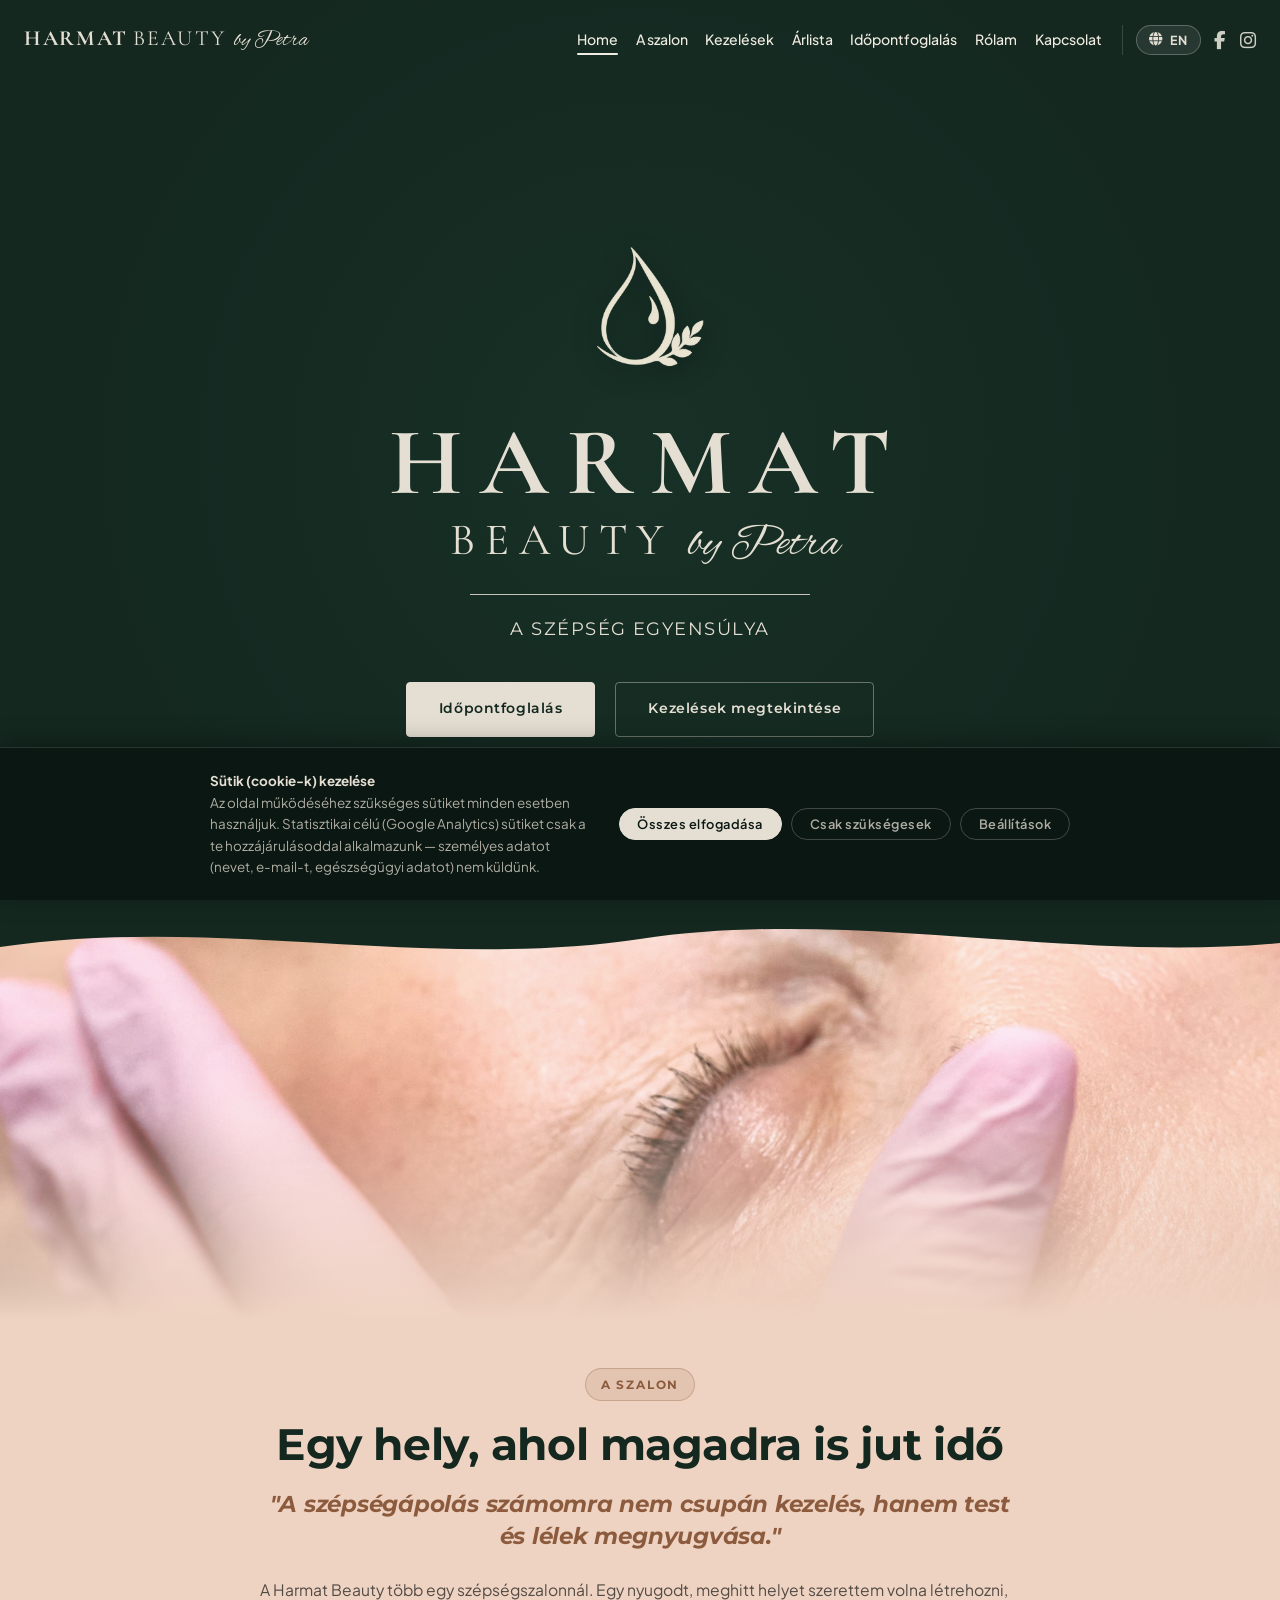
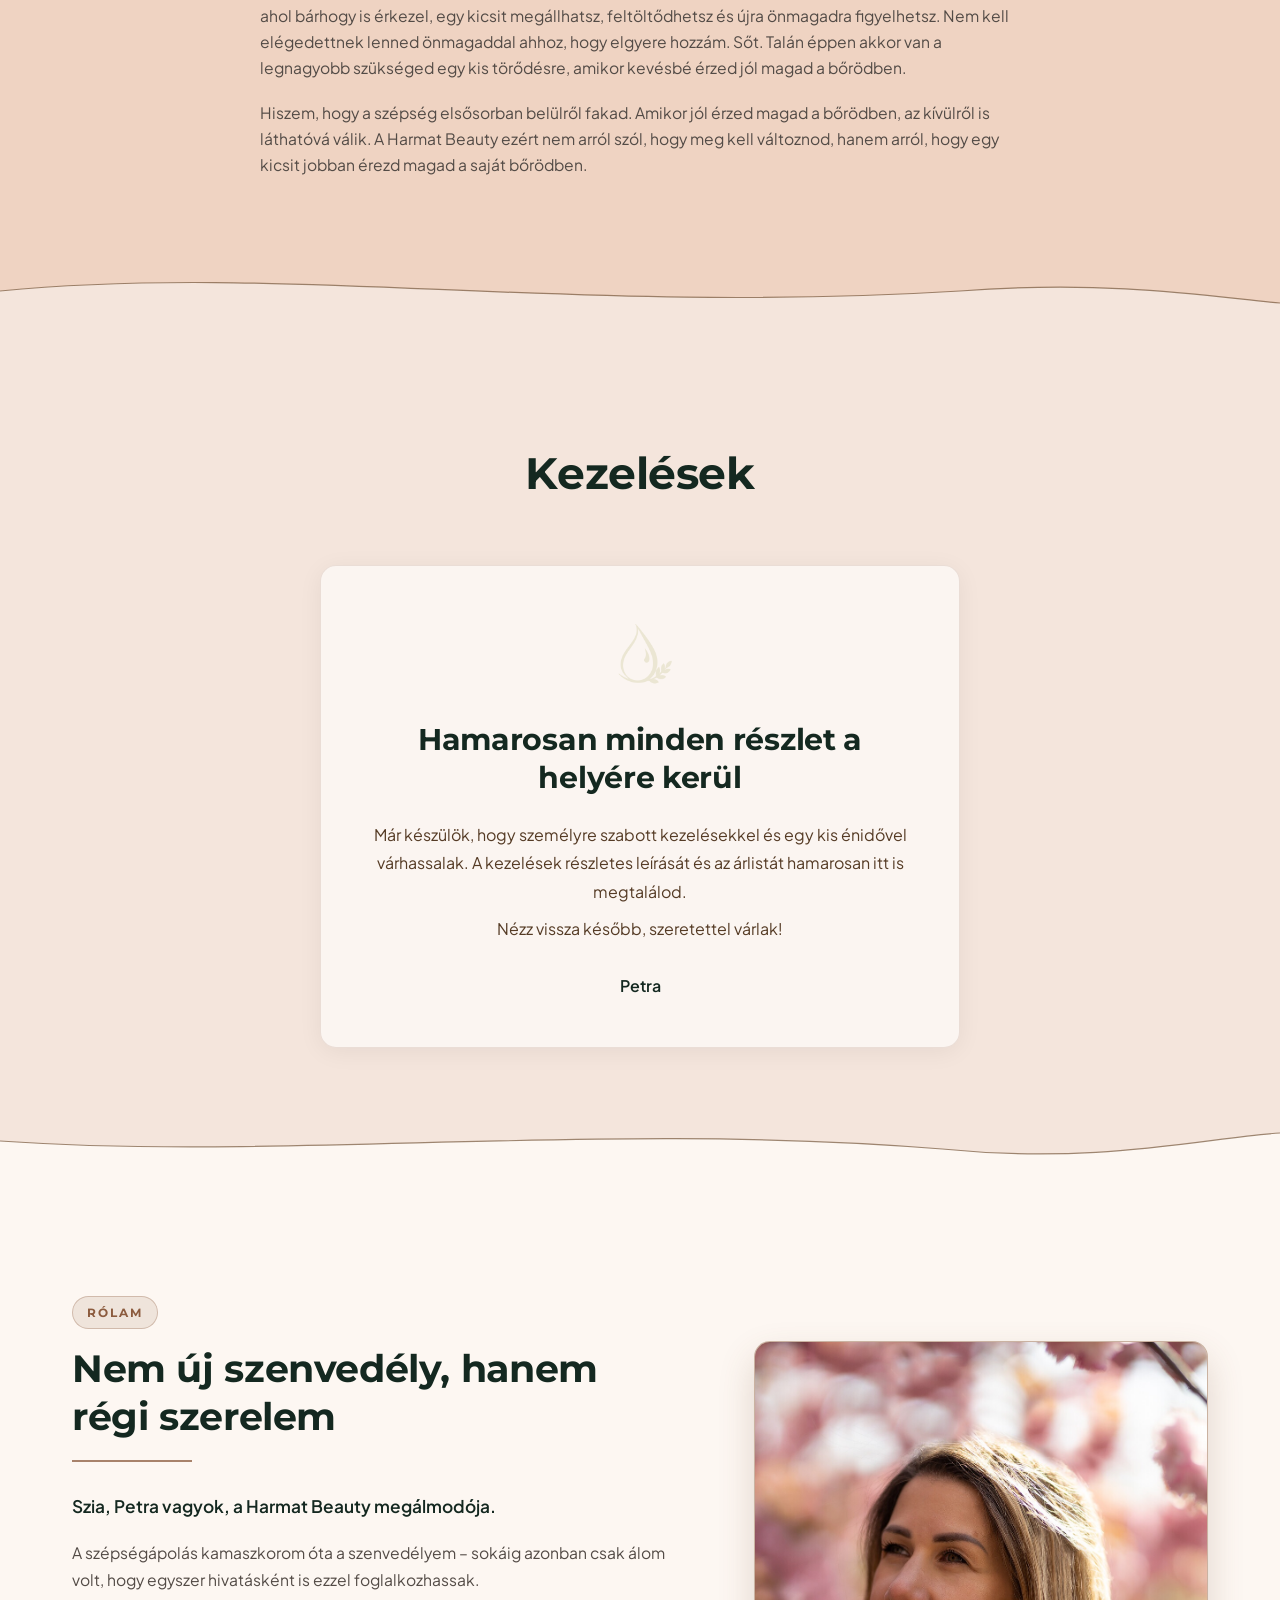
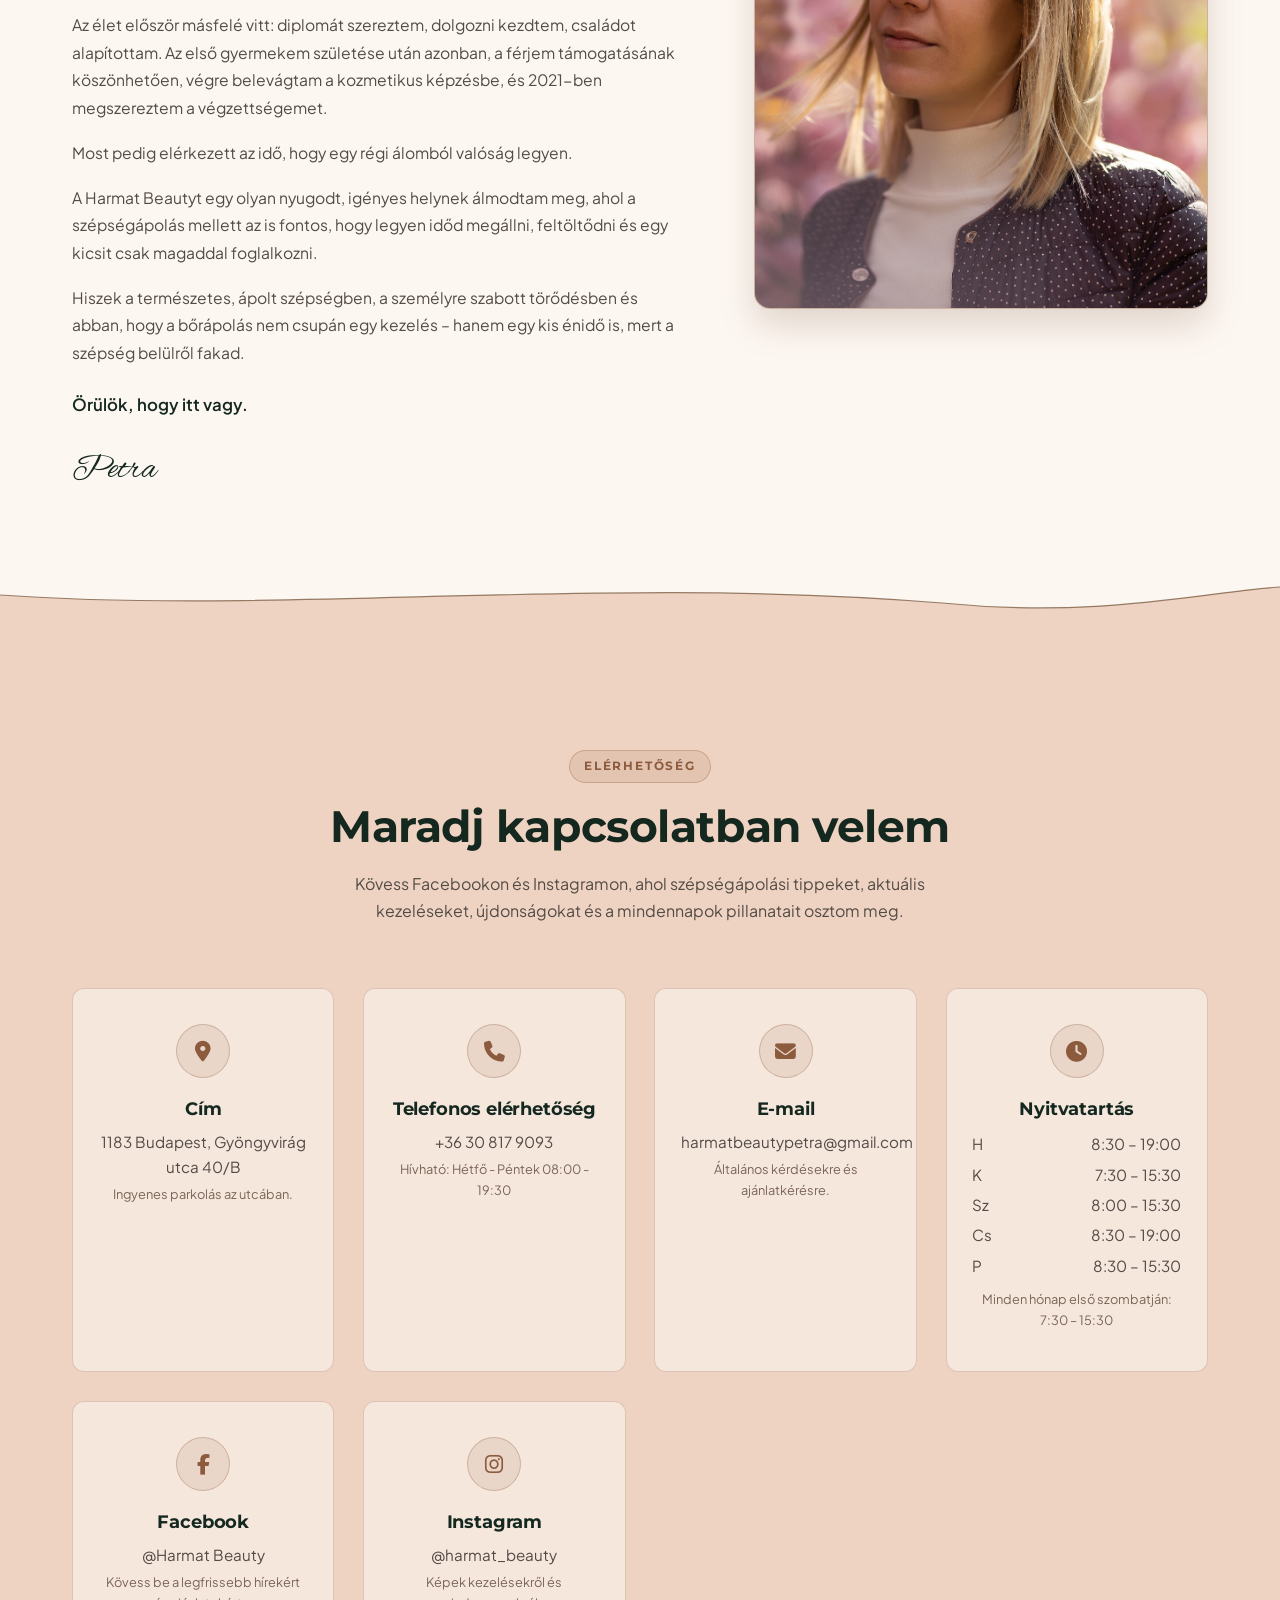
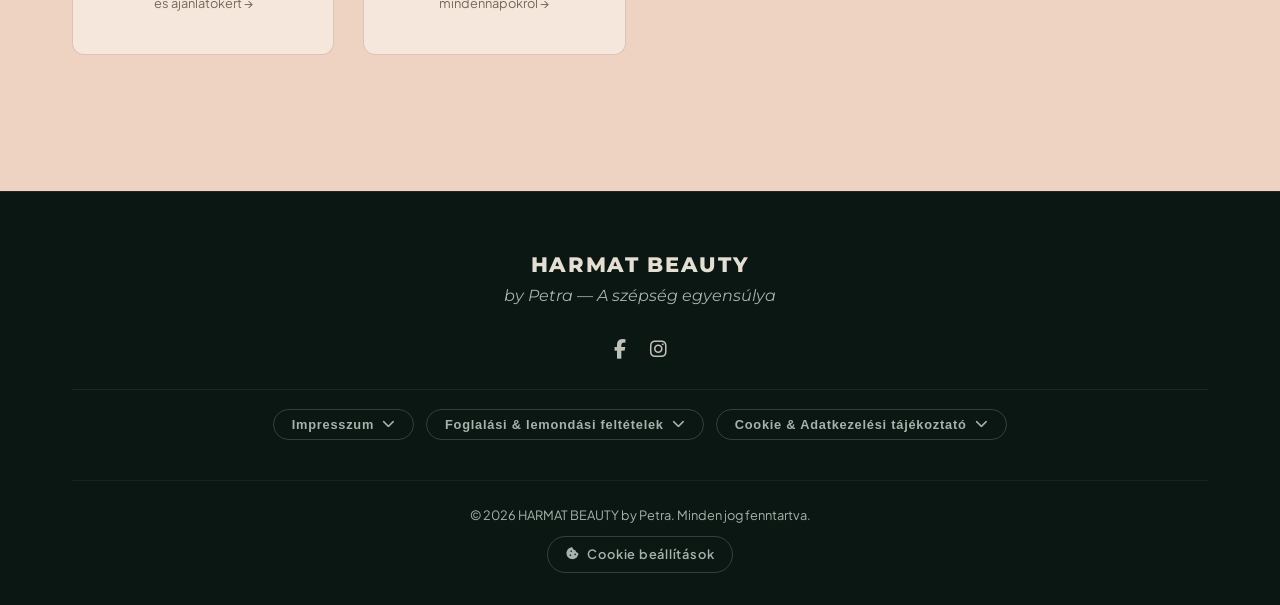
==== commit 34e46c1a: "Add files via upload" ====
--- a/index.html
+++ b/index.html
@@ -13,6 +13,8 @@
 <link rel="stylesheet" href="https://cdnjs.cloudflare.com/ajax/libs/font-awesome/6.5.1/css/all.min.css">
 <!-- Stylesheet -->
 <link rel="stylesheet" href="styles.css">
+<!-- Cookie Consent & Analytics (must load before page scripts) -->
+<script src="consent.js"></script>
 </head>
 <body>
 <!-- Header / Navbar -->
@@ -109,36 +111,6 @@
 <p class="about-text" data-i18n="salon_p2">
     Hiszem, hogy a szépség elsősorban belülről fakad. Amikor jól érzed magad a bőrödben, az kívülről is láthatóvá válik. A Harmat Beauty ezért nem arról szól, hogy meg kell változnod, hanem arról, hogy egy kicsit jobban érezd magad a saját bőrödben.
 </p>
-<div class="about-highlights-grid">
-<div class="highlight-item">
-<i class="fa-solid fa-shield-heart"></i>
-<div>
-<h4 data-i18n="salon_feat1_title">Prémium minőség</h4>
-<p data-i18n="salon_feat1_desc">Kizárólag bevizsgált, professzionális hatóanyagok</p>
-</div>
-</div>
-<div class="highlight-item">
-<i class="fa-solid fa-clock-rotate-left"></i>
-<div>
-<h4 data-i18n="salon_feat2_title">Egyéni figyelem</h4>
-<p data-i18n="salon_feat2_desc">Egyszerre csak egy vendég tartózkodik a szalonban</p>
-</div>
-</div>
-<div class="highlight-item">
-<i class="fa-solid fa-award"></i>
-<div>
-<h4 data-i18n="salon_feat3_title">Folyamatos fejlődés</h4>
-<p data-i18n="salon_feat3_desc">Rendszeres szakmai továbbképzések</p>
-</div>
-</div>
-<div class="highlight-item">
-<i class="fa-solid fa-mug-hot"></i>
-<div>
-<h4 data-i18n="salon_feat4_title">Harmonikus tér</h4>
-<p data-i18n="salon_feat4_desc">Nyugtató zene, valódi kikapcsolódás</p>
-</div>
-</div>
-</div>
 </div>
 </div>
 <!-- Wave Divider between A szalon (Secondary Dark Green) and Treatments (#F4E5DC) -->
@@ -154,68 +126,14 @@
 <section class="section treatments-section" id="kezelesek">
 <div class="container">
 <div class="section-header">
-<span class="section-badge" data-i18n="treatments_badge">SZOLGÁLTATÁSOK</span>
 <h2 class="section-title" data-i18n="treatments_title">Kezelések</h2>
 </div>
-<div class="treatments-grid">
-<!-- Treatment Category Card 1 -->
-<div class="treatment-card">
-<div class="treatment-header">
-<span class="treatment-icon"><i class="fa-solid fa-spa"></i></span>
-<span class="treatment-badge-cat" data-i18n="card1_cat">Kezelés</span>
-</div>
-<h3 class="treatment-name" data-i18n="card1_title">Alap és mélytisztító kezelések</h3>
-<p class="treatment-text" data-i18n="card1_desc">Fedezd fel a személyre szabott arckezelések és a professzionális bőrápolás világát, ahol a bőr egészsége, a feltöltődés és a természetes szépség kerül a középpontba, hogy bőröd és te is ragyoghass.</p>
-<div class="treatment-footer">
-<a href="kezelesek.html#alap-tisztito" class="treatment-link-more"><span data-i18n="treatments_view_all">Összes kezelés megtekintése</span> <i class="fa-solid fa-arrow-right"></i></a>
-<a href="idopontfoglalas.html?service=Alap+és+mélytisztító+kezelések" class="btn btn-sm" data-i18n="treatments_btn_booking">Időpontfoglalás</a>
-</div>
-</div>
-<!-- Treatment Category Card 2 -->
-<div class="treatment-card featured-card">
-<div class="treatment-badge" data-i18n="card2_badge">Kiemelt</div>
-<div class="treatment-header">
-<span class="treatment-icon"><i class="fa-solid fa-wand-magic-sparkles"></i></span>
-<span class="treatment-badge-cat" data-i18n="card2_cat">Anti-Aging</span>
-</div>
-<h3 class="treatment-name" data-i18n="card2_title">Prémium Bőrmegújítás & Healthy Aging</h3>
-<p class="treatment-text" data-i18n="card2_desc">Kezelések, melyek nem csupán a bőr megújítását szolgálják, hanem a kötőszövet, az arcizmok és az idegrendszer harmonizálásán keresztül támogatják a szépség természetes egyensúlyát.</p>
-<div class="treatment-footer">
-<a href="kezelesek.html#premium-antiaging" class="treatment-link-more"><span data-i18n="treatments_view_all">Összes kezelés megtekintése</span> <i class="fa-solid fa-arrow-right"></i></a>
-<a href="idopontfoglalas.html?service=Prémium+Bőrmegújítás+&+Healthy+Aging" class="btn btn-sm btn-primary" data-i18n="treatments_btn_booking">Időpontfoglalás</a>
-</div>
-</div>
-<!-- Treatment Category Card 3 -->
-<div class="treatment-card">
-<div class="treatment-header">
-<span class="treatment-icon"><i class="fa-solid fa-eye"></i></span>
-<span class="treatment-badge-cat" data-i18n="card3_cat">Styling</span>
-</div>
-<h3 class="treatment-name" data-i18n="card3_title">Kiegészítő Szolgáltatások & Gyantázás</h3>
-<p class="treatment-text" data-i18n="card3_desc">Az apró részletek teszik teljessé az összképet. Gyantázási, szempilla- és szemöldökstyling szolgáltatásaim a természetes szépség finom kiemelésére, az arc harmóniájának megőrzésére és az igényes, ápolt megjelenés megteremtésére fókuszálnak.</p>
-<div class="treatment-footer">
-<a href="kezelesek.html#kiegeszito-gyantazas" class="treatment-link-more"><span data-i18n="treatments_view_all">Összes kezelés megtekintése</span> <i class="fa-solid fa-arrow-right"></i></a>
-<a href="idopontfoglalas.html?service=Kiegészítő+Szolgáltatások+&+Gyantázás" class="btn btn-sm" data-i18n="treatments_btn_booking">Időpontfoglalás</a>
-</div>
-</div>
-<!-- Treatment Category Card 4 -->
-<div class="treatment-card">
-<div class="treatment-header">
-<span class="treatment-icon"><i class="fa-solid fa-paintbrush"></i></span>
-<span class="treatment-badge-cat" data-i18n="card4_cat">Smink</span>
-</div>
-<h3 class="treatment-name" data-i18n="card4_title">Smink</h3>
-<p class="treatment-text" data-i18n="card4_desc">Professzionális sminkkészítés, amely kiemeli természetes szépségedet és harmonikusan igazodik egyéni stílusodhoz, hogy minden alkalommal magabiztosan ragyoghass.</p>
-<div class="treatment-footer">
-<a href="kezelesek.html#smink" class="treatment-link-more"><span data-i18n="treatments_view_all">Összes kezelés megtekintése</span> <i class="fa-solid fa-arrow-right"></i></a>
-<a href="idopontfoglalas.html?service=Smink" class="btn btn-sm" data-i18n="treatments_btn_booking">Időpontfoglalás</a>
-</div>
-</div>
-</div>
-<div class="treatment-cta-banner" style="text-align: center; margin-top: 3.5rem;">
-<a href="arlista.html" class="btn btn-outline" style="border-color: #142820; color: #142820; background: rgba(255, 255, 255, 0.4); padding: 0.85rem 2rem; font-weight: 600;" data-i18n="treatments_view_pricelist">
-<i class="fa-solid fa-tag"></i> Részletes Árlista megtekintése &rarr;
-</a>
+<div style="max-width: 640px; margin: 0 auto; text-align: center; background: rgba(255,255,255,0.6); border-radius: 16px; padding: 3rem 2.5rem; box-shadow: 0 4px 24px rgba(0,0,0,0.06); border: 1px solid rgba(140,91,62,0.15);">
+  <img src="drop-logo.png.png" alt="" style="width: 80px; height: auto; margin-bottom: 1.2rem; filter: brightness(0) saturate(100%) invert(92%) sepia(8%) saturate(350%) hue-rotate(10deg) brightness(96%);">
+  <h3 style="font-family: var(--font-heading); font-size: clamp(1.4rem, 3vw, 1.9rem); font-weight: 700; color: #142820; margin-bottom: 1.5rem;" data-i18n="treatments_soon_title">Hamarosan minden részlet a helyére kerül</h3>
+  <p style="font-size: 1rem; color: #553b25; line-height: 1.8; margin-bottom: 0.5rem;" data-i18n="treatments_soon_p1">Már készülök, hogy személyre szabott kezelésekkel és egy kis énidővel várhassalak. A kezelések részletes leírását és az árlistát hamarosan itt is megtalálod.</p>
+  <p style="font-size: 1rem; color: #553b25; line-height: 1.8; margin-bottom: 1.8rem;" data-i18n="treatments_soon_p2">Nézz vissza később, szeretettel várlak!</p>
+  <p style="font-size: 1rem; font-weight: 600; color: #142820;">Petra</p>
 </div>
 </div>
 <!-- Wave Divider between Kezelések (#F4E5DC) and Rólam (#CBB09A) with color #F4E5DC -->
@@ -271,8 +189,8 @@
 <div class="contact-grid">
 <div class="contact-card">
 <div class="contact-icon"><i class="fa-solid fa-location-dot"></i></div>
-<h3 data-i18n="contact_loc_title">Cím & Helyszín</h3>
-<p data-i18n="contact_loc_p">1052 Budapest, Belváros</p>
+<h3 data-i18n="contact_loc_title">Cím</h3>
+<p data-i18n="contact_loc_p">1183 Budapest, Gyöngyvirág utca 40/B</p>
 <p class="contact-sub" data-i18n="contact_loc_sub">Kényelmes parkolás az utcában.</p>
 </div>
 <div class="contact-card">
@@ -330,47 +248,157 @@
 <div class="footer-legal-row">
 <div class="footer-impresszum">
 <button class="impresszum-toggle" onclick="this.parentElement.classList.toggle('open')" aria-expanded="false">
-    Impresszum <i class="fa-solid fa-chevron-down"></i>
+    <span data-i18n="footer_impresszum_btn">Impresszum</span> <i class="fa-solid fa-chevron-down"></i>
 </button>
 <div class="impresszum-body">
-    <h4>Impresszum</h4>
-    <p><strong>A honlap neve:</strong> HARMAT BEAUTY by Petra</p>
-    <p><strong>A honlap címe:</strong> www.harmatbeautybypetra.hu</p>
-    <p><strong>A honlap üzemeltetője:</strong> Solti-Porszász Petra egyéni vállalkozó</p>
-    <p><strong>Székhely:</strong> 1183 Budapest Teleki utca 73b</p>
-    <p><strong>A kozmetika címe:</strong> [a vendégeket fogadó hely címe]</p>
-    <p><strong>E-mail:</strong> <a href="mailto:harmatbeautypetra@gmail.com">harmatbeautypetra@gmail.com</a></p>
-    <p><strong>Telefon:</strong> <a href="tel:+36308179093">+36 30 817 9093</a></p>
-    <p><strong>Nyilvántartási szám:</strong> [egyéni vállalkozói nyilvántartási szám]</p>
-    <p><strong>Nyilvántartást vezető hatóság:</strong> [hatóság neve]</p>
-    <p><strong>Adószám:</strong> [adószám]</p>
+    <h4 data-i18n="footer_impresszum_title">Impresszum</h4>
+    <p><strong data-i18n="footer_impresszum_website_name_label">A honlap neve:</strong> HARMAT BEAUTY by Petra</p>
+    <p><strong data-i18n="footer_impresszum_website_url_label">A honlap címe:</strong> www.harmatbeautybypetra.hu</p>
+    <p><strong data-i18n="footer_impresszum_operator_label">A honlap üzemeltetője:</strong> <span data-i18n="footer_impresszum_operator_val">Solti-Porszász Petra egyéni vállalkozó</span></p>
+    <p><strong data-i18n="footer_impresszum_hq_label">Székhely:</strong> 1183 Budapest Teleki utca 73b</p>
+    <p><strong data-i18n="footer_impresszum_salon_label">A kozmetika címe:</strong> <span data-i18n="footer_impresszum_salon_val">[a vendégeket fogadó hely címe]</span></p>
+    <p><strong data-i18n="footer_impresszum_email_label">E-mail:</strong> <a href="mailto:harmatbeautypetra@gmail.com">harmatbeautypetra@gmail.com</a></p>
+    <p><strong data-i18n="footer_impresszum_phone_label">Telefon:</strong> <a href="tel:+36308179093">+36 30 817 9093</a></p>
+    <p><strong data-i18n="footer_impresszum_reg_label">Nyilvántartási szám:</strong> <span data-i18n="footer_impresszum_reg_val">[egyéni vállalkozói nyilvántartási szám]</span></p>
+    <p><strong data-i18n="footer_impresszum_reg_auth_label">Nyilvántartást vezető hatóság:</strong> <span data-i18n="footer_impresszum_reg_auth_val">[hatóság neve]</span></p>
+    <p><strong data-i18n="footer_impresszum_tax_label">Adószám:</strong> <span data-i18n="footer_impresszum_tax_val">[adószám]</span></p>
 </div>
 </div>
 <div class="footer-impresszum">
 <button class="impresszum-toggle" onclick="this.parentElement.classList.toggle('open')" aria-expanded="false">
-    Foglalási &amp; lemondási feltételek <i class="fa-solid fa-chevron-down"></i>
+    <span data-i18n="footer_booking_btn">Foglalási &amp; lemondási feltételek</span> <i class="fa-solid fa-chevron-down"></i>
 </button>
 <div class="impresszum-body">
-    <h4>Foglalási és lemondási feltételek</h4>
-    <p><strong>Időpontfoglalás</strong></p>
-    <p>Kezelésre a foglaló alkalmazáson keresztül tudsz időpontot kérni. A foglalás akkor végleges, amikor megkapod róla a visszaigazolást. Kérlek, olyan elérhetőséget adj meg, amelyen szükség esetén kapcsolatba tudok lépni veled.</p>
-    <p>Ha nem tudod, melyik kezelés lenne megfelelő számodra, írj nekem foglalás előtt, és segítek választani. Az első alkalommal a kezelés megkezdése előtt átbeszéljük a bőröd állapotát és az esetleges ellenjavallatokat. Ha a választott kezelés nem lenne megfelelő, közösen egyeztetünk más lehetőségről.</p>
-    <p><strong>Időpont módosítása és lemondása</strong></p>
-    <p>Ha mégsem jó az időpontod, kérlek, lehetőség szerint <strong>legalább 24 órával a kezelés előtt</strong> módosítsd vagy mondd le a foglaló alkalmazásban, vagy jelezd nekem a <a href="tel:+36308179093">+36 30 817 9093</a> telefonszámon. Így az időpontot más vendég számára is elérhetővé tudom tenni.</p>
-    <p>Ha megbetegszel vagy váratlan helyzet adódik, kérlek, akkor is szólj, amint tudsz. A lemondásért jelenleg nem számítok fel díjat.</p>
-    <p><strong>Késés</strong></p>
-    <p>Ha késel, kérlek, jelezd telefonon. A következő vendég időpontja miatt előfordulhat, hogy a kezelés idejét rövidítenünk kell, vagy új időpontot szükséges egyeztetnünk. Erről minden esetben egyeztetünk.</p>
-    <p><strong>Ha nekem kell módosítanom</strong></p>
-    <p>Ha váratlan okból én nem tudom megtartani az időpontodat, a lehető leghamarabb értesítelek, és új időpontot ajánlok.</p>
-    <p style="margin-top:0.8rem;">Köszönöm, hogy figyelsz a lefoglalt időpontra – várlak szeretettel!<br><strong>Petra</strong><br>HARMAT BEAUTY by Petra</p>
+    <h4 data-i18n="footer_booking_title">Foglalási és lemondási feltételek</h4>
+    <p><strong data-i18n="footer_booking_h_appointment">Időpontfoglalás</strong></p>
+    <p data-i18n="footer_booking_p1">Kezelésre a foglaló alkalmazáson keresztül tudsz időpontot kérni. A foglalás akkor végleges, amikor megkapod róla a visszaigazolást. Kérlek, olyan elérhetőséget adj meg, amelyen szükség esetén kapcsolatba tudok lépni veled.</p>
+    <p data-i18n="footer_booking_p2">Ha nem tudod, melyik kezelés lenne megfelelő számodra, írj nekem foglalás előtt, és segítek választani. Az első alkalommal a kezelés megkezdése előtt átbeszéljük a bőröd állapotát és az esetleges ellenjavallatokat. Ha a választott kezelés nem lenne megfelelő, közösen egyeztetünk más lehetőségről.</p>
+    <p><strong data-i18n="footer_booking_h_cancel">Időpont módosítása és lemondása</strong></p>
+    <p data-i18n="footer_booking_p3">Ha mégsem jó az időpontod, kérlek, lehetőség szerint <strong>legalább 24 órával a kezelés előtt</strong> módosítsd vagy mondd le a foglaló alkalmazásban, vagy jelezd nekem a <a href="tel:+36308179093">+36 30 817 9093</a> telefonszámon. Így az időpontot más vendég számára is elérhetővé tudom tenni.</p>
+    <p data-i18n="footer_booking_p4">Ha megbetegszel vagy váratlan helyzet adódik, kérlek, akkor is szólj, amint tudsz. A lemondásért jelenleg nem számítok fel díjat.</p>
+    <p><strong data-i18n="footer_booking_h_late">Késés</strong></p>
+    <p data-i18n="footer_booking_p5">Ha késel, kérlek, jelezd telefonon. A következő vendég időpontja miatt előfordulhat, hogy a kezelés idejét rövidítenünk kell, vagy új időpontot szükséges egyeztetnünk. Erről minden esetben egyeztetünk.</p>
+    <p><strong data-i18n="footer_booking_h_change">Ha nekem kell módosítanom</strong></p>
+    <p data-i18n="footer_booking_p6">Ha váratlan okból én nem tudom megtartani az időpontodat, a lehető leghamarabb értesítelek, és új időpontot ajánlok.</p>
+    <p style="margin-top:0.8rem;"><span data-i18n="footer_booking_closing">Köszönöm, hogy figyelsz a lefoglalt időpontra – várlak szeretettel!</span><br><strong>Petra</strong><br>HARMAT BEAUTY by Petra</p>
+</div>
+</div>
+<div class="footer-impresszum">
+<button class="impresszum-toggle" onclick="this.parentElement.classList.toggle('open')" aria-expanded="false">
+    <span data-i18n="footer_cookie_btn">Cookie &amp; Adatkezelési tájékoztató</span> <i class="fa-solid fa-chevron-down"></i>
+</button>
+<div class="impresszum-body">
+    <h4 data-i18n="footer_cookie_title">Cookie &amp; Adatkezelési tájékoztató</h4>
+
+    <p><strong data-i18n="footer_cookie_h_controller">Az adatkezelő</strong></p>
+    <p><span data-i18n="footer_cookie_controller_p">Solti-Porszász Petra egyéni vállalkozó („HARMAT BEAUTY by Petra")</span><br>
+    E-mail: <a href="mailto:harmatbeautypetra@gmail.com">harmatbeautypetra@gmail.com</a> &nbsp;·&nbsp; Tel.: <a href="tel:+36308179093">+36 30 817 9093</a></p>
+
+    <p><strong data-i18n="footer_cookie_h_necessary">Szükséges sütik</strong></p>
+    <p data-i18n="footer_cookie_necessary_p">A weboldal helyes működéséhez elengedhetetlen sütiket minden esetben alkalmazunk. Ide tartozik a nyelvi beállítás (<code>hb_lang</code>, <code>hb_lang_v2</code>) és a cookie-hozzájárulás (<code>hb_cookie_consent</code>) tárolása. Ezek a böngésző localStorage-ban kerülnek mentésre, személyes adatot nem tartalmaznak, és a böngészőadatok törlésekor automatikusan megszűnnek.</p>
+
+    <p><strong data-i18n="footer_cookie_h_analytics">Statisztikai sütik (Google Analytics 4)</strong></p>
+    <table style="width:100%; border-collapse:collapse; font-size:0.78rem; color:rgba(229,223,211,0.65); margin-top:0.4rem;">
+        <tr style="border-bottom:1px solid rgba(255,255,255,0.08);">
+            <td style="padding:0.4rem 0.6rem 0.4rem 0; font-weight:600; color:#e5dfd3; white-space:nowrap;" data-i18n="footer_cookie_col_name">Cookie neve</td>
+            <td style="padding:0.4rem 0;"><code>_ga</code>, <code>_ga_P7LZZRL57Z</code></td>
+        </tr>
+        <tr style="border-bottom:1px solid rgba(255,255,255,0.08);">
+            <td style="padding:0.4rem 0.6rem 0.4rem 0; font-weight:600; color:#e5dfd3; white-space:nowrap;" data-i18n="footer_cookie_col_provider">Szolgáltató</td>
+            <td style="padding:0.4rem 0;" data-i18n="footer_cookie_provider_val">Google Ireland Limited, Gordon House, Barrow Street, Dublin 4, Írország</td>
+        </tr>
+        <tr style="border-bottom:1px solid rgba(255,255,255,0.08);">
+            <td style="padding:0.4rem 0.6rem 0.4rem 0; font-weight:600; color:#e5dfd3; white-space:nowrap;" data-i18n="footer_cookie_col_purpose">Cél</td>
+            <td style="padding:0.4rem 0;" data-i18n="footer_cookie_purpose_val">Névtelen látogatói statisztikák gyűjtése: megtekintett oldalak, munkamenet hossza, forgalmi forrás. Személyes adat (név, e-mail, egészségügyi adat, felhasználói azonosító) nem kerül a Google felé továbbításra.</td>
+        </tr>
+        <tr style="border-bottom:1px solid rgba(255,255,255,0.08);">
+            <td style="padding:0.4rem 0.6rem 0.4rem 0; font-weight:600; color:#e5dfd3; white-space:nowrap;" data-i18n="footer_cookie_col_retention">Megőrzés</td>
+            <td style="padding:0.4rem 0;" data-i18n="footer_cookie_retention_val"><code>_ga</code> — 2 év &nbsp;·&nbsp; <code>_ga_*</code> — 2 év</td>
+        </tr>
+        <tr style="border-bottom:1px solid rgba(255,255,255,0.08);">
+            <td style="padding:0.4rem 0.6rem 0.4rem 0; font-weight:600; color:#e5dfd3; white-space:nowrap;" data-i18n="footer_cookie_col_legal">Jogalap</td>
+            <td style="padding:0.4rem 0;" data-i18n="footer_cookie_legal_val">Hozzájárulás — GDPR 6. cikk (1) bek. a) pont</td>
+        </tr>
+        <tr style="border-bottom:1px solid rgba(255,255,255,0.08);">
+            <td style="padding:0.4rem 0.6rem 0.4rem 0; font-weight:600; color:#e5dfd3; white-space:nowrap;" data-i18n="footer_cookie_col_transfer">Adattovábbítás</td>
+            <td style="padding:0.4rem 0;" data-i18n="footer_cookie_transfer_val">USA — Google LLC, standard szerződéses záradékok (SCC) alapján</td>
+        </tr>
+        <tr>
+            <td style="padding:0.4rem 0.6rem 0.4rem 0; font-weight:600; color:#e5dfd3; white-space:nowrap;" data-i18n="footer_cookie_col_withdraw">Hozzájárulás visszavonása</td>
+            <td style="padding:0.4rem 0;" data-i18n="footer_cookie_withdraw_val">Bármikor, az oldal láblécében található „Cookie beállítások" linkre kattintva. Visszavonás esetén a statisztikai sütik azonnal törlődnek.</td>
+        </tr>
+    </table>
+
+    <p style="margin-top:1rem;"><strong data-i18n="footer_cookie_h_rights">Érintetti jogok</strong></p>
+    <p data-i18n="footer_cookie_rights_p">A GDPR alapján jogod van hozzáférni az adataidhoz, kérni azok törlését, hordozhatóságát, valamint panaszt tenni a Nemzeti Adatvédelmi és Információszabadság Hatóságnál (NAIH, <a href="https://www.naih.hu" target="_blank" rel="noopener noreferrer">www.naih.hu</a>). Adatkezeléssel kapcsolatos kérdésekkel fordulj hozzám az <a href="mailto:harmatbeautypetra@gmail.com">harmatbeautypetra@gmail.com</a> címen.</p>
+
+    <p style="margin-top:0.8rem; font-size:0.75rem; color:rgba(229,223,211,0.4);" data-i18n="footer_cookie_updated">Utolsó frissítés: 2025. január</p>
 </div>
 </div>
 </div>
 <div class="footer-copy">
 <p>&copy; <span id="currentYear"></span> <span data-i18n="footer_rights">HARMAT BEAUTY by Petra. Minden jog fenntartva.</span></p>
+<p style="margin-top:0.6rem;">
+  <a href="#" class="hb-cookie-settings-link hb-open-cookie-settings"><i class="fa-solid fa-cookie-bite"></i> Cookie beállítások</a>
+</p>
 </div>
 </div>
 </footer>
+
+<!-- Cookie Consent Banner -->
+<div id="hb-cookie-banner" hidden aria-live="polite" role="region" aria-label="Cookie hozzájárulás">
+  <div class="hb-cookie-inner">
+
+    <!-- Simple view -->
+    <div id="hb-cookie-simple">
+      <p class="hb-cookie-text"><strong data-i18n="cookie_title">Sütik (cookie-k) kezelése</strong><br>
+        <span data-i18n="cookie_intro">Az oldal működéséhez szükséges sütiket minden esetben használjuk. Statisztikai célú (Google Analytics) sütiket csak a te hozzájárulásoddal alkalmazunk — személyes adatot (nevet, e-mail-t, egészségügyi adatot) nem küldünk.</span></p>
+      <div class="hb-cookie-actions">
+        <button id="hb-btn-accept" class="hb-btn hb-btn-primary" data-i18n="cookie_btn_accept">Összes elfogadása</button>
+        <button id="hb-btn-reject" class="hb-btn hb-btn-outline" data-i18n="cookie_btn_reject">Csak szükségesek</button>
+        <button id="hb-btn-settings" class="hb-btn hb-btn-outline" data-i18n="cookie_btn_settings">Beállítások</button>
+      </div>
+    </div>
+
+    <!-- Detail / settings view -->
+    <div id="hb-cookie-detail" hidden>
+      <p class="hb-detail-title" data-i18n="cookie_settings_title">Cookie beállítások</p>
+      <p class="hb-detail-desc" data-i18n="cookie_settings_desc">Az alábbi kategóriák közül választhatod ki, melyeket engedélyezed. A szükséges sütik nem kapcsolhatók ki.</p>
+
+      <!-- Necessary cookies (always on) -->
+      <div class="hb-cookie-row">
+        <div class="hb-cookie-row-info">
+          <strong data-i18n="cookie_necessary_title">Szükséges sütik</strong>
+          <span data-i18n="cookie_necessary_desc">A weboldal helyes működéséhez elengedhetetlen sütik (pl. nyelvi beállítás, cookie-hozzájárulás tárolása). Személyes adatot nem rögzítenek.</span>
+        </div>
+        <span class="hb-always-on" data-i18n="cookie_always_on">Mindig bekapcsolt</span>
+      </div>
+
+      <!-- Analytics cookies (opt-in) -->
+      <div class="hb-cookie-row">
+        <div class="hb-cookie-row-info">
+          <strong data-i18n="cookie_analytics_title">Statisztikai sütik (Google Analytics)</strong>
+          <span data-i18n="cookie_analytics_desc">Névtelen látogatói statisztikák gyűjtése (Google Analytics 4). Segítenek megérteni, hogyan használják a látogatók az oldalt. Nevet, e-mail-t vagy egyéb személyes adatot nem küldenek a Google felé.</span>
+        </div>
+        <div class="hb-toggle-wrap">
+          <label class="hb-toggle" aria-label="Statisztikai sütik engedélyezése">
+            <input type="checkbox" id="hb-analytics-toggle">
+            <span class="hb-toggle-track"></span>
+          </label>
+        </div>
+      </div>
+
+      <div class="hb-detail-footer">
+        <button id="hb-btn-withdraw" class="hb-btn hb-btn-outline" data-i18n="cookie_btn_withdraw">Hozzájárulás visszavonása</button>
+        <button id="hb-btn-back" class="hb-btn hb-btn-outline" data-i18n="cookie_btn_back">Vissza</button>
+        <button id="hb-btn-save" class="hb-btn hb-btn-primary" data-i18n="cookie_btn_save">Mentés</button>
+      </div>
+      <p id="hb-withdraw-confirm" hidden data-i18n="cookie_withdraw_confirm">✓ Hozzájárulásod visszavontuk, és az analitikai sütiket töröltük.</p>
+    </div>
+
+  </div>
+</div>
+
 <!-- JavaScript Translations & App Logic -->
 <script src="translations.js"></script>
 <script src="app.js"></script>
--- a/styles.css
+++ b/styles.css
@@ -704,9 +704,9 @@
     stroke-width: 1.5;
 }
 
-/* Rólam (About Petra) section wave fill (#CBB09A) */
+/* Rólam (About Petra) section wave fill (#FDF7F2) */
 .wave-fill-petra-about {
-    fill: #CBB09A;
+    fill: #FDF7F2;
 }
 
 /* Treatments section wave fill (#CBB09A) */
@@ -1544,10 +1544,10 @@
 
 /* ==========================================================
    Rólam (About Petra) Section
-   Background: #CBB09A | Letters: #6D4D31 | Divider: #6D4D31
+   Background: #FDF7F2 | Letters: #6D4D31 | Divider: #6D4D31
    ========================================================== */
 .rolam-section {
-    background-color: #CBB09A;
+    background-color: #FDF7F2;
     color: #534b46;
 }
 
@@ -2056,3 +2056,254 @@
         display: none;
     }
 }
+
+/* ═══════════════════════════════════════════════════════════════════════════════
+   COOKIE CONSENT BANNER
+   ═══════════════════════════════════════════════════════════════════════════════ */
+
+#hb-cookie-banner {
+    position: fixed;
+    bottom: 0;
+    left: 0;
+    right: 0;
+    z-index: 9999;
+    background: #0b1712;
+    border-top: 1px solid rgba(229, 223, 211, 0.15);
+    padding: 1.4rem 1.5rem;
+    box-shadow: 0 -4px 24px rgba(0, 0, 0, 0.35);
+}
+
+#hb-cookie-banner[hidden] {
+    display: none;
+}
+
+.hb-cookie-inner {
+    max-width: 860px;
+    margin: 0 auto;
+}
+
+/* Simple view (default) */
+#hb-cookie-simple {
+    display: flex;
+    align-items: center;
+    flex-wrap: wrap;
+    gap: 1rem 1.5rem;
+}
+
+#hb-cookie-simple[hidden],
+#hb-cookie-detail[hidden] {
+    display: none;
+}
+
+.hb-cookie-text {
+    flex: 1 1 260px;
+    font-size: 0.84rem;
+    color: rgba(229, 223, 211, 0.75);
+    line-height: 1.6;
+}
+
+.hb-cookie-text strong {
+    color: #e5dfd3;
+    font-weight: 700;
+}
+
+.hb-cookie-actions {
+    display: flex;
+    gap: 0.6rem;
+    flex-wrap: wrap;
+    align-items: center;
+}
+
+.hb-btn {
+    font-family: var(--font-body, 'Plus Jakarta Sans', sans-serif);
+    font-size: 0.8rem;
+    font-weight: 600;
+    border-radius: 20px;
+    padding: 0.45rem 1.1rem;
+    cursor: pointer;
+    border: 1px solid transparent;
+    transition: background 0.2s ease, color 0.2s ease, border-color 0.2s ease;
+    letter-spacing: 0.04em;
+    white-space: nowrap;
+}
+
+.hb-btn-primary {
+    background: #e5dfd3;
+    color: #0b1712;
+    border-color: #e5dfd3;
+}
+
+.hb-btn-primary:hover {
+    background: #ffffff;
+    border-color: #ffffff;
+}
+
+.hb-btn-outline {
+    background: transparent;
+    color: rgba(229, 223, 211, 0.75);
+    border-color: rgba(229, 223, 211, 0.25);
+}
+
+.hb-btn-outline:hover {
+    color: #e5dfd3;
+    border-color: rgba(229, 223, 211, 0.55);
+}
+
+/* Detail / settings view */
+#hb-cookie-detail {
+    display: flex;
+    flex-direction: column;
+    gap: 1rem;
+}
+
+.hb-detail-title {
+    font-family: var(--font-heading, 'Cormorant Garamond', serif);
+    font-size: 1.05rem;
+    font-weight: 700;
+    color: #e5dfd3;
+    margin: 0;
+}
+
+.hb-detail-desc {
+    font-size: 0.82rem;
+    color: rgba(229, 223, 211, 0.65);
+    line-height: 1.65;
+    margin: 0;
+}
+
+.hb-cookie-row {
+    display: flex;
+    align-items: flex-start;
+    gap: 1rem;
+    background: rgba(255, 255, 255, 0.04);
+    border: 1px solid rgba(255, 255, 255, 0.07);
+    border-radius: 10px;
+    padding: 0.9rem 1.1rem;
+    flex-wrap: wrap;
+}
+
+.hb-cookie-row-info {
+    flex: 1 1 200px;
+}
+
+.hb-cookie-row-info strong {
+    display: block;
+    font-size: 0.84rem;
+    color: #e5dfd3;
+    margin-bottom: 0.2rem;
+}
+
+.hb-cookie-row-info span {
+    font-size: 0.78rem;
+    color: rgba(229, 223, 211, 0.55);
+    line-height: 1.55;
+}
+
+/* Toggle switch */
+.hb-toggle-wrap {
+    display: flex;
+    align-items: center;
+    gap: 0.5rem;
+    flex-shrink: 0;
+}
+
+.hb-toggle-label {
+    font-size: 0.75rem;
+    color: rgba(229, 223, 211, 0.5);
+}
+
+.hb-toggle {
+    position: relative;
+    width: 40px;
+    height: 22px;
+}
+
+.hb-toggle input {
+    opacity: 0;
+    width: 0;
+    height: 0;
+    position: absolute;
+}
+
+.hb-toggle-track {
+    position: absolute;
+    inset: 0;
+    background: rgba(255, 255, 255, 0.12);
+    border-radius: 22px;
+    cursor: pointer;
+    transition: background 0.25s ease;
+}
+
+.hb-toggle-track::after {
+    content: '';
+    position: absolute;
+    top: 3px;
+    left: 3px;
+    width: 16px;
+    height: 16px;
+    border-radius: 50%;
+    background: rgba(229, 223, 211, 0.5);
+    transition: transform 0.25s ease, background 0.25s ease;
+}
+
+.hb-toggle input:checked + .hb-toggle-track {
+    background: #a46d4a;
+}
+
+.hb-toggle input:checked + .hb-toggle-track::after {
+    transform: translateX(18px);
+    background: #e5dfd3;
+}
+
+/* Always-on badge */
+.hb-always-on {
+    font-size: 0.72rem;
+    color: rgba(229, 223, 211, 0.4);
+    font-style: italic;
+    flex-shrink: 0;
+    align-self: center;
+}
+
+.hb-detail-footer {
+    display: flex;
+    gap: 0.6rem;
+    flex-wrap: wrap;
+    align-items: center;
+    justify-content: flex-end;
+    padding-top: 0.4rem;
+}
+
+/* Withdraw confirmation message */
+#hb-withdraw-confirm {
+    font-size: 0.82rem;
+    color: rgba(229, 223, 211, 0.7);
+    text-align: center;
+    padding-top: 0.3rem;
+}
+
+#hb-withdraw-confirm[hidden] {
+    display: none;
+}
+
+/* Footer cookie settings link */
+.hb-cookie-settings-link {
+    background: none;
+    border: 1px solid rgba(229, 223, 211, 0.2);
+    border-radius: 20px;
+    color: var(--text-muted);
+    font-size: 0.8rem;
+    font-weight: 600;
+    letter-spacing: 0.06em;
+    padding: 0.45rem 1.1rem;
+    cursor: pointer;
+    display: inline-flex;
+    align-items: center;
+    gap: 0.5rem;
+    transition: border-color 0.2s ease, color 0.2s ease;
+    text-decoration: none;
+}
+
+.hb-cookie-settings-link:hover {
+    border-color: rgba(229, 223, 211, 0.5);
+    color: #e5dfd3;
+}
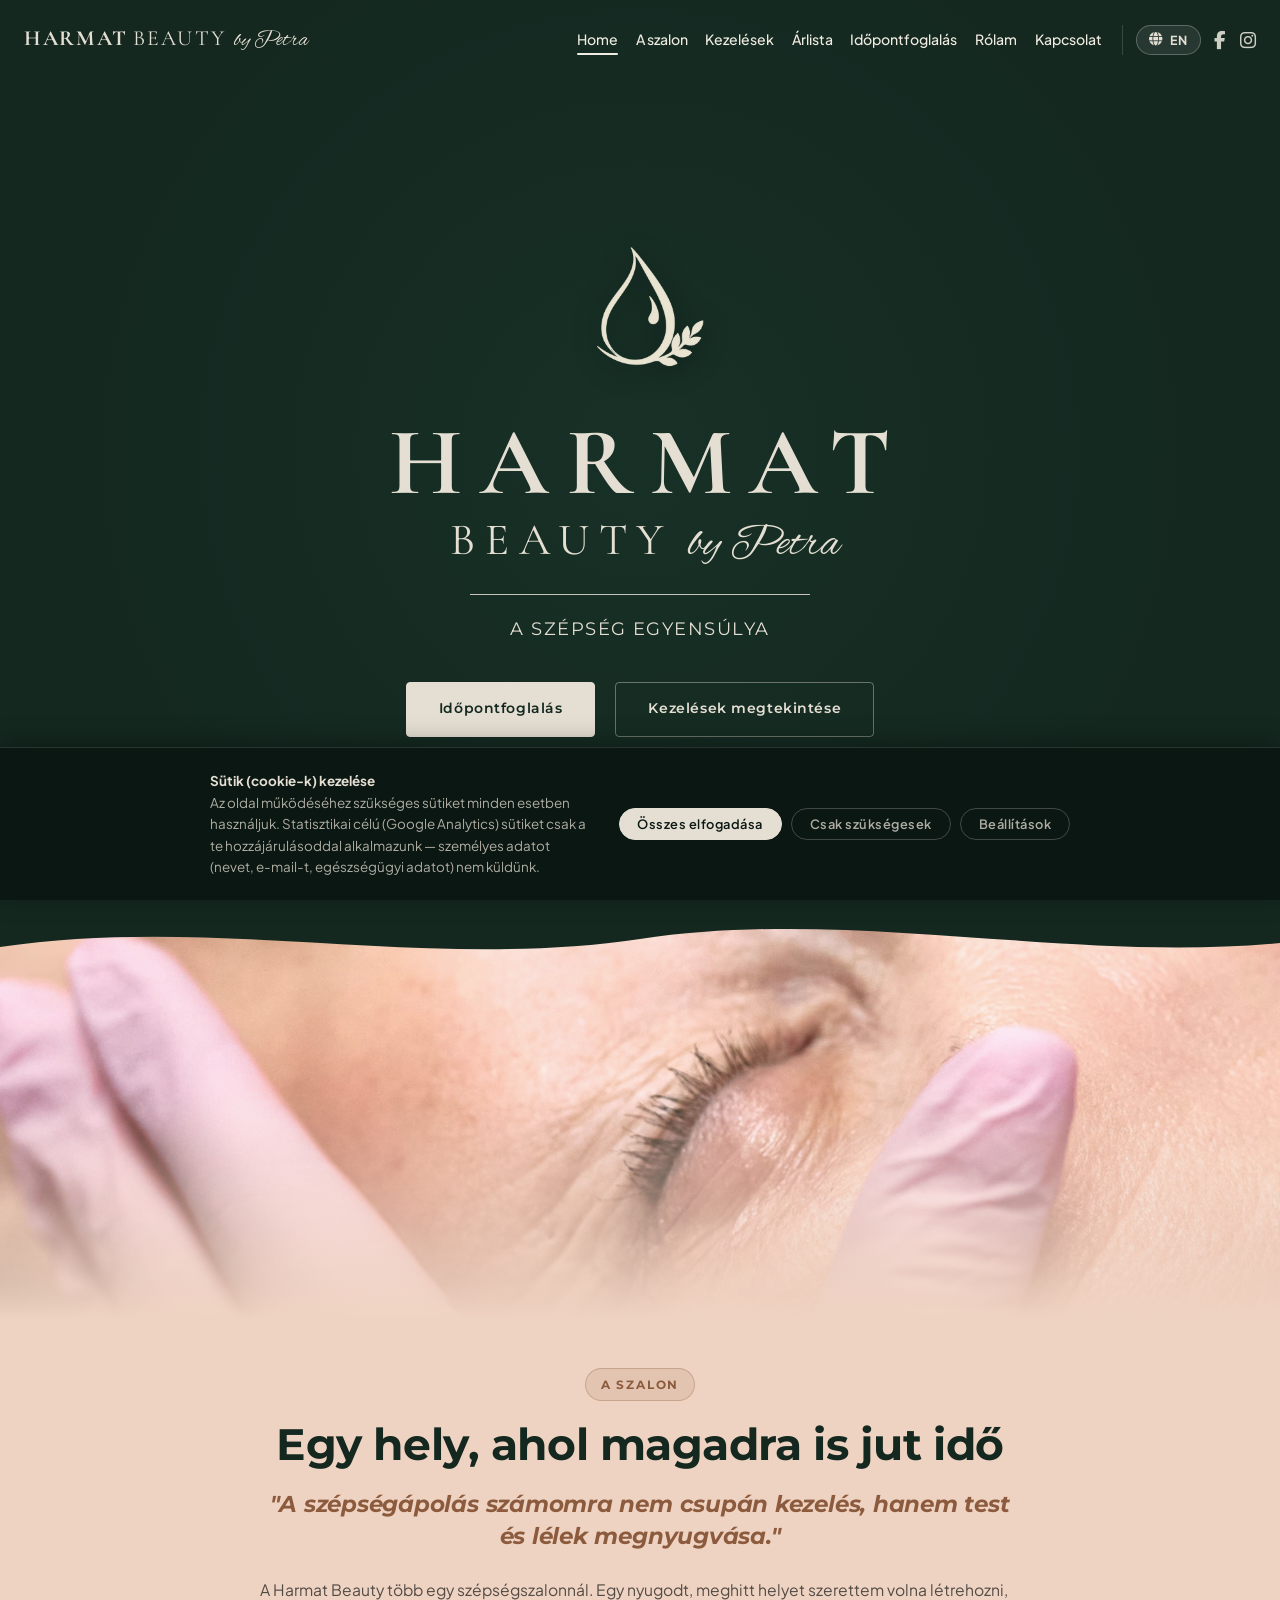
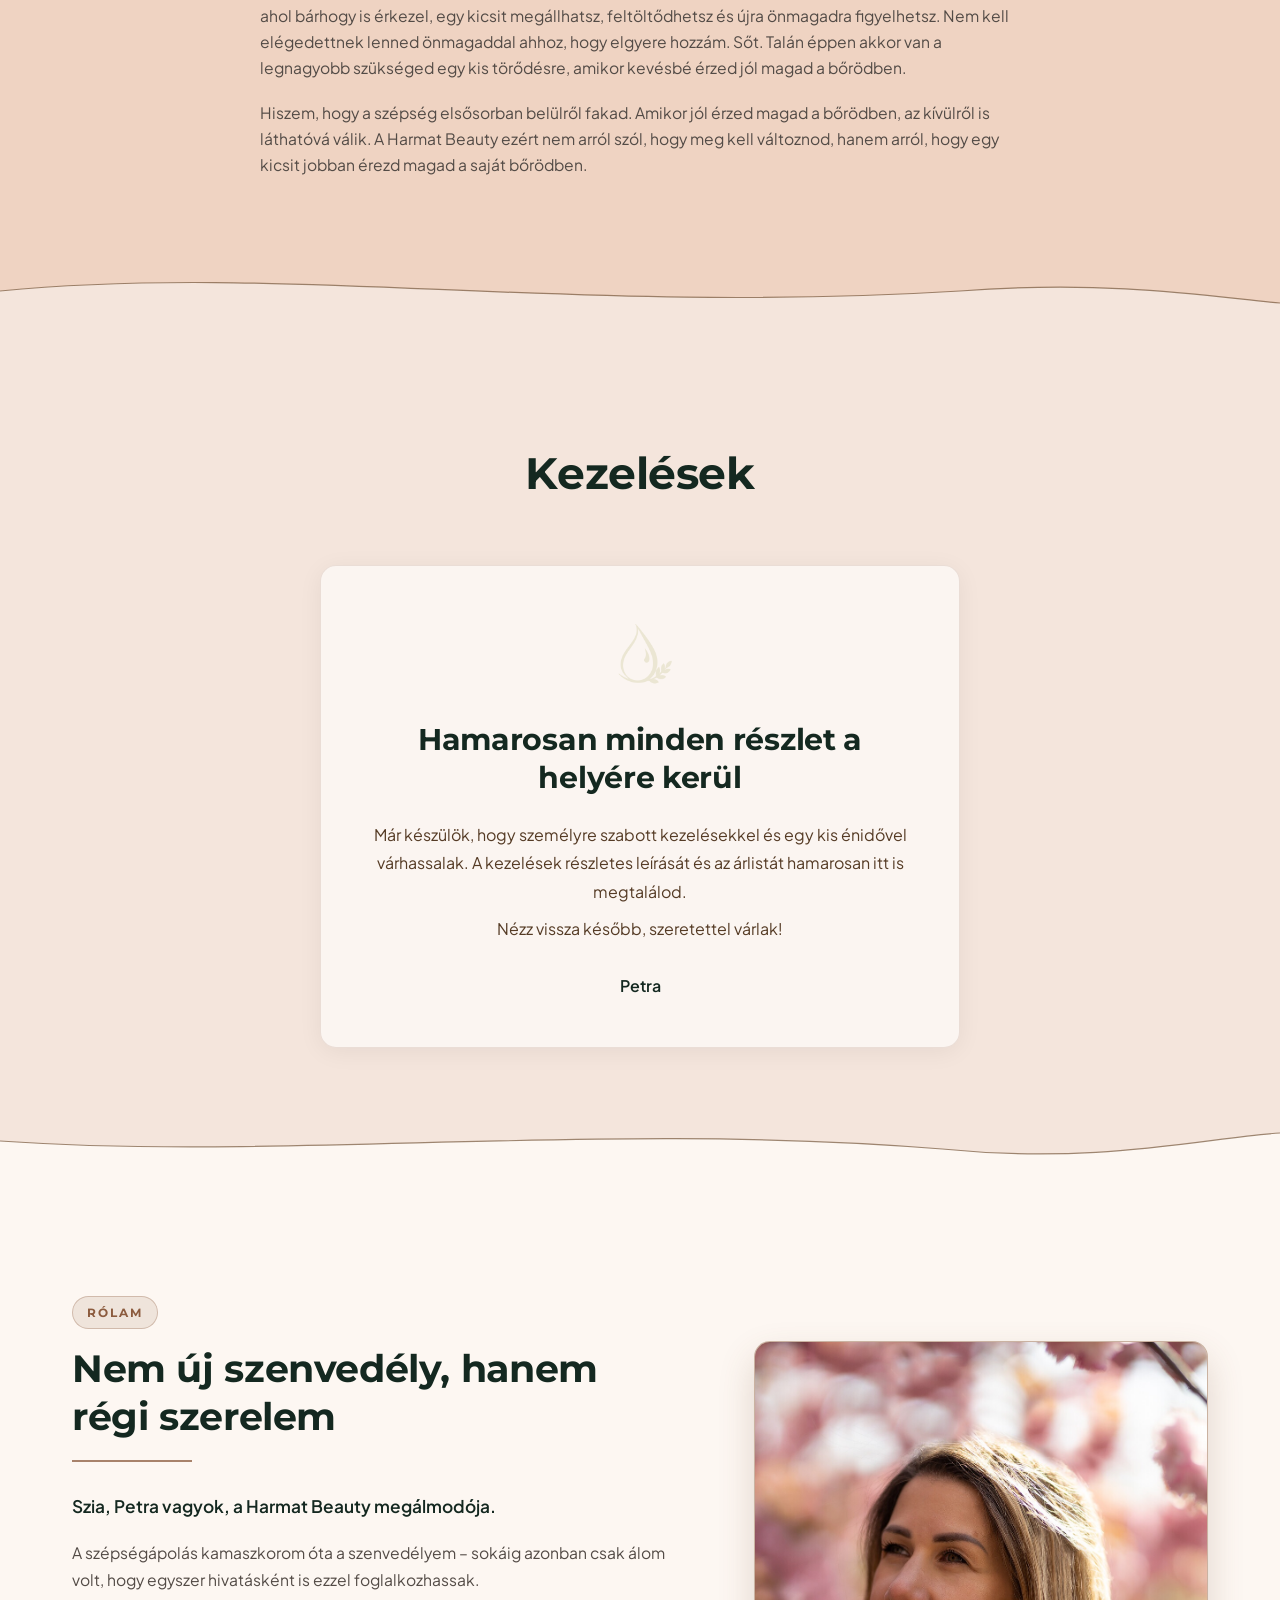
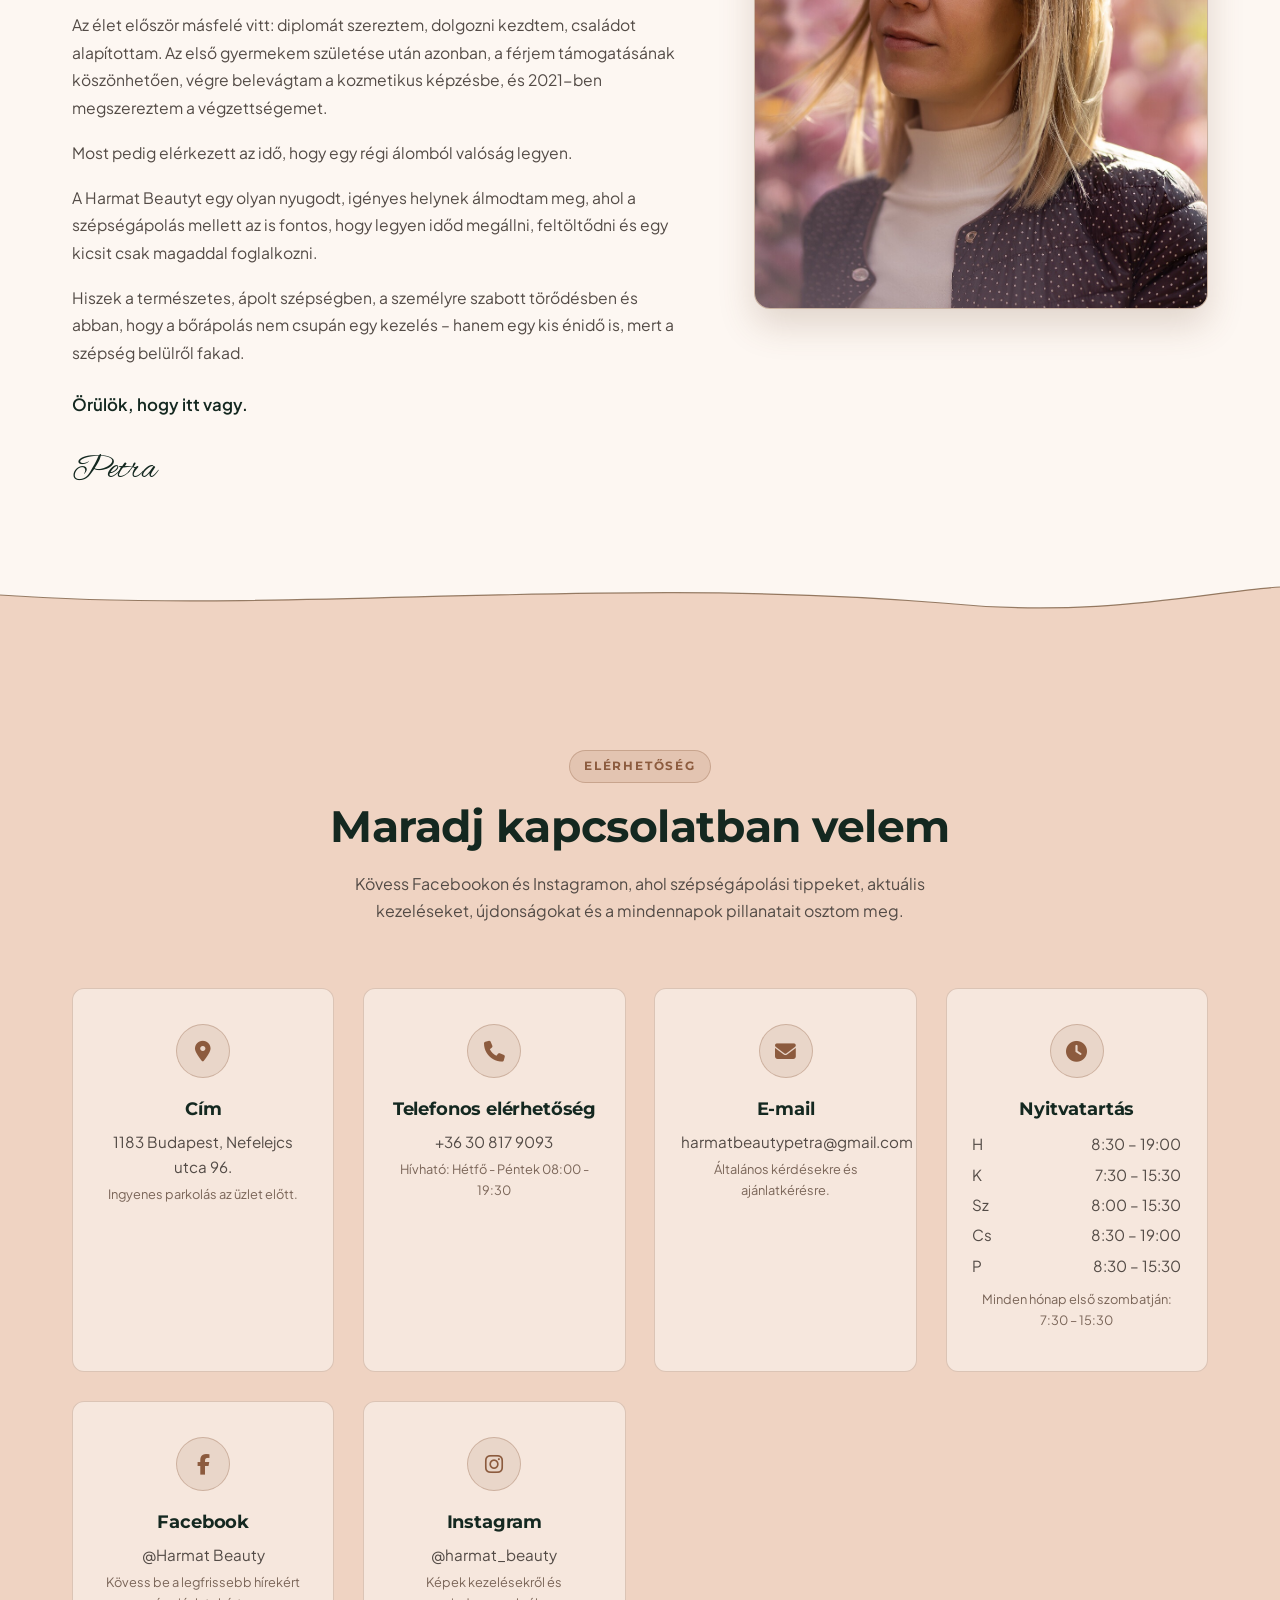
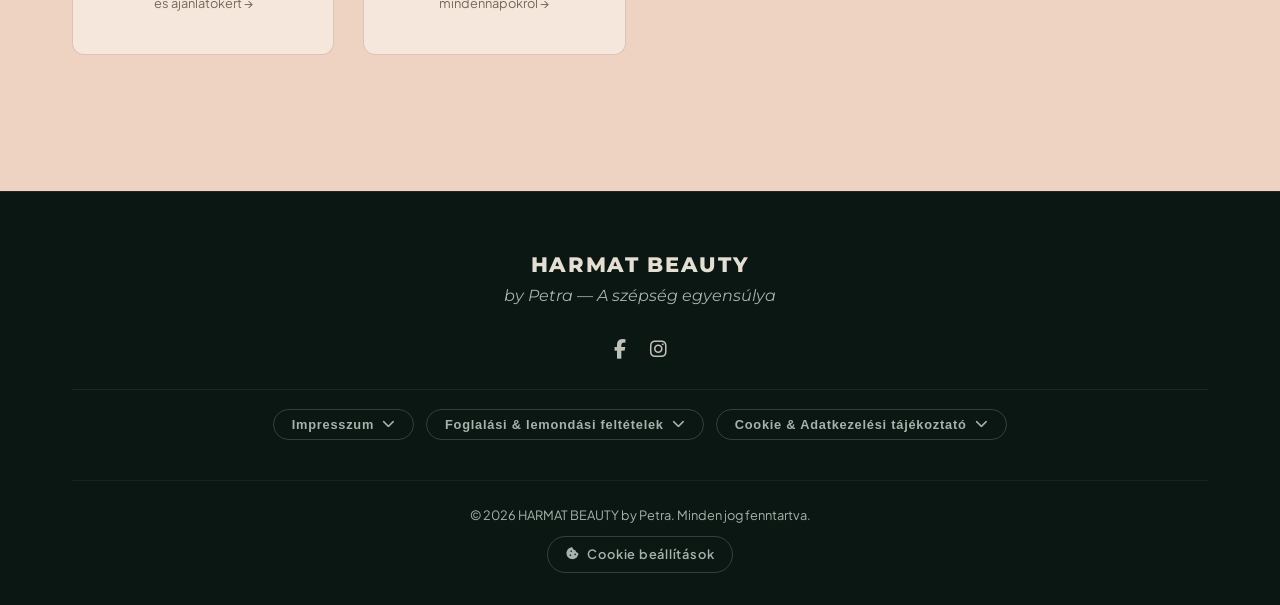
==== commit 6cc5a116: "Update index.html parkolás" ====
--- a/index.html
+++ b/index.html
@@ -190,8 +190,8 @@
 <div class="contact-card">
 <div class="contact-icon"><i class="fa-solid fa-location-dot"></i></div>
 <h3 data-i18n="contact_loc_title">Cím</h3>
-<p data-i18n="contact_loc_p">1183 Budapest, Gyöngyvirág utca 40/B</p>
-<p class="contact-sub" data-i18n="contact_loc_sub">Kényelmes parkolás az utcában.</p>
+<p data-i18n="contact_loc_p">1183 Budapest, Nefelejcs u. 96.</p>
+<p class="contact-sub" data-i18n="contact_loc_sub">Ingyenes parkolás az üzlet előtt.</p>
 </div>
 <div class="contact-card">
 <div class="contact-icon"><i class="fa-solid fa-phone"></i></div>
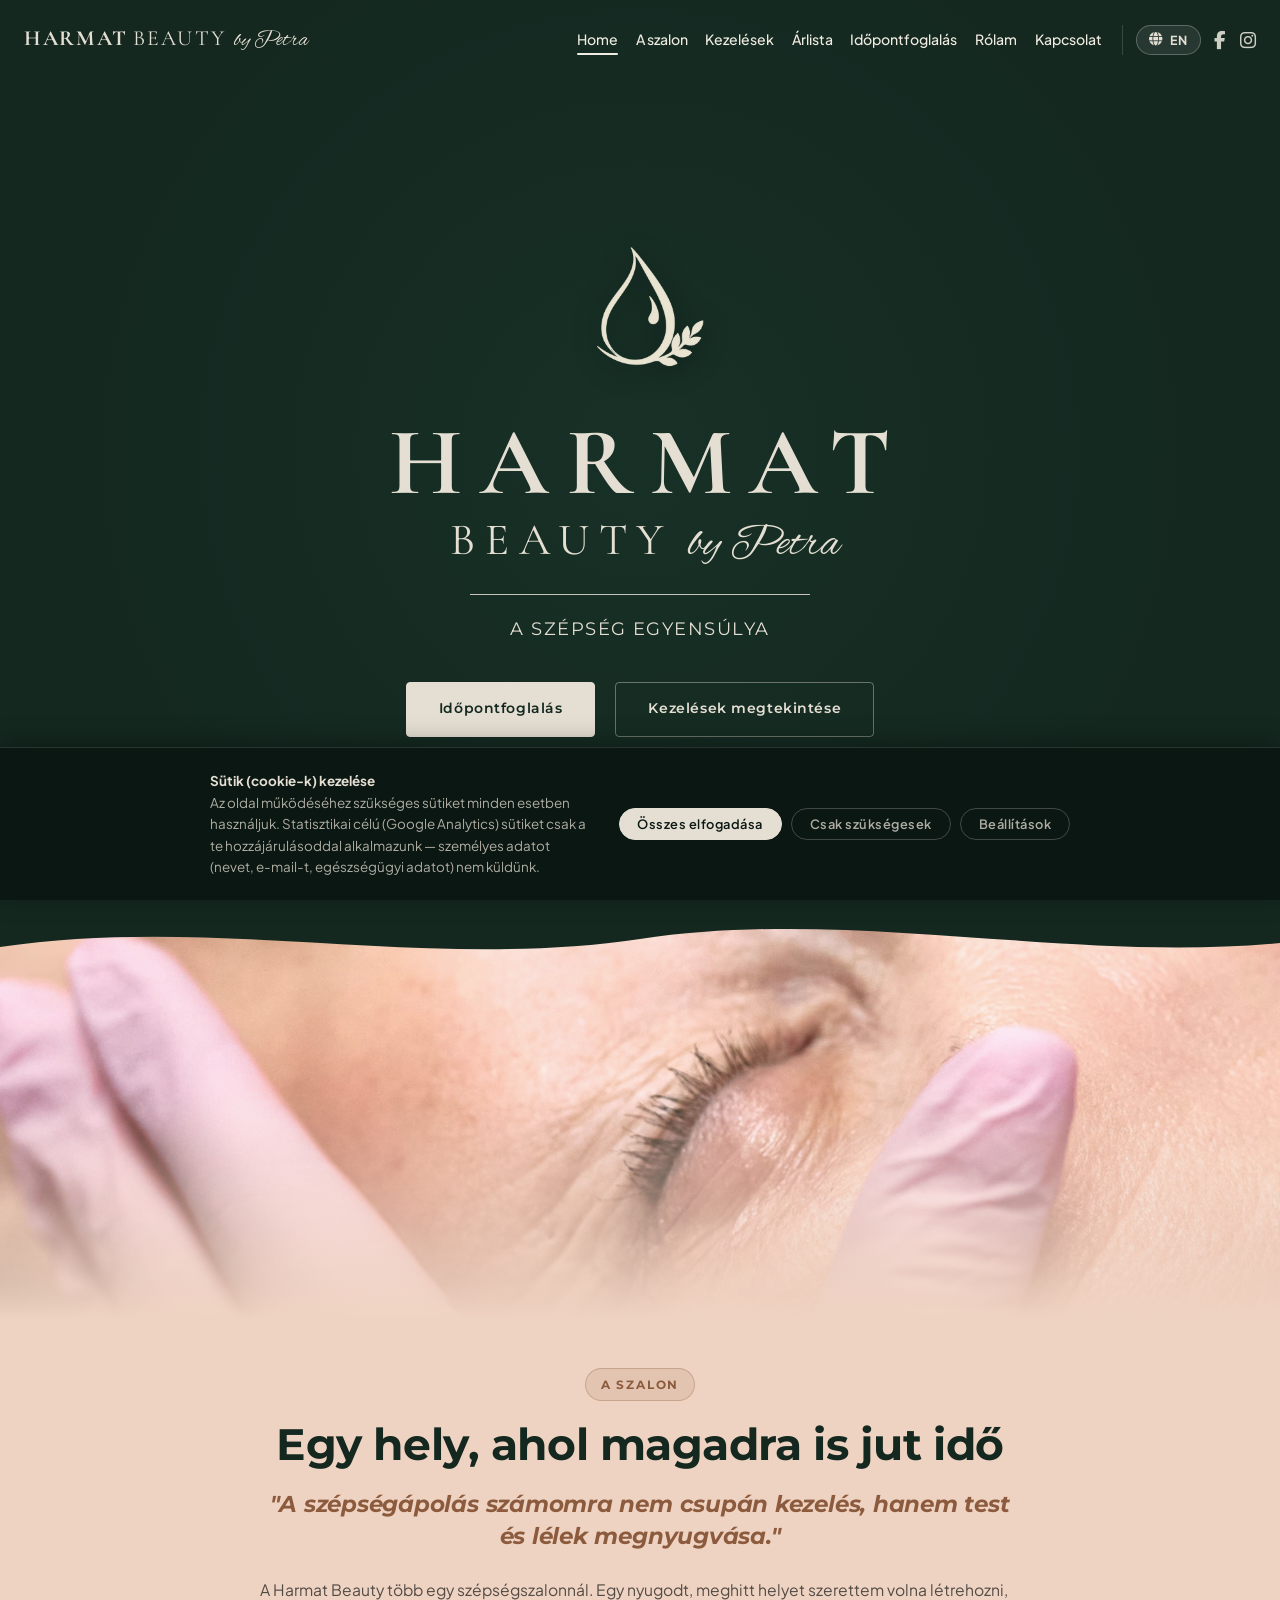
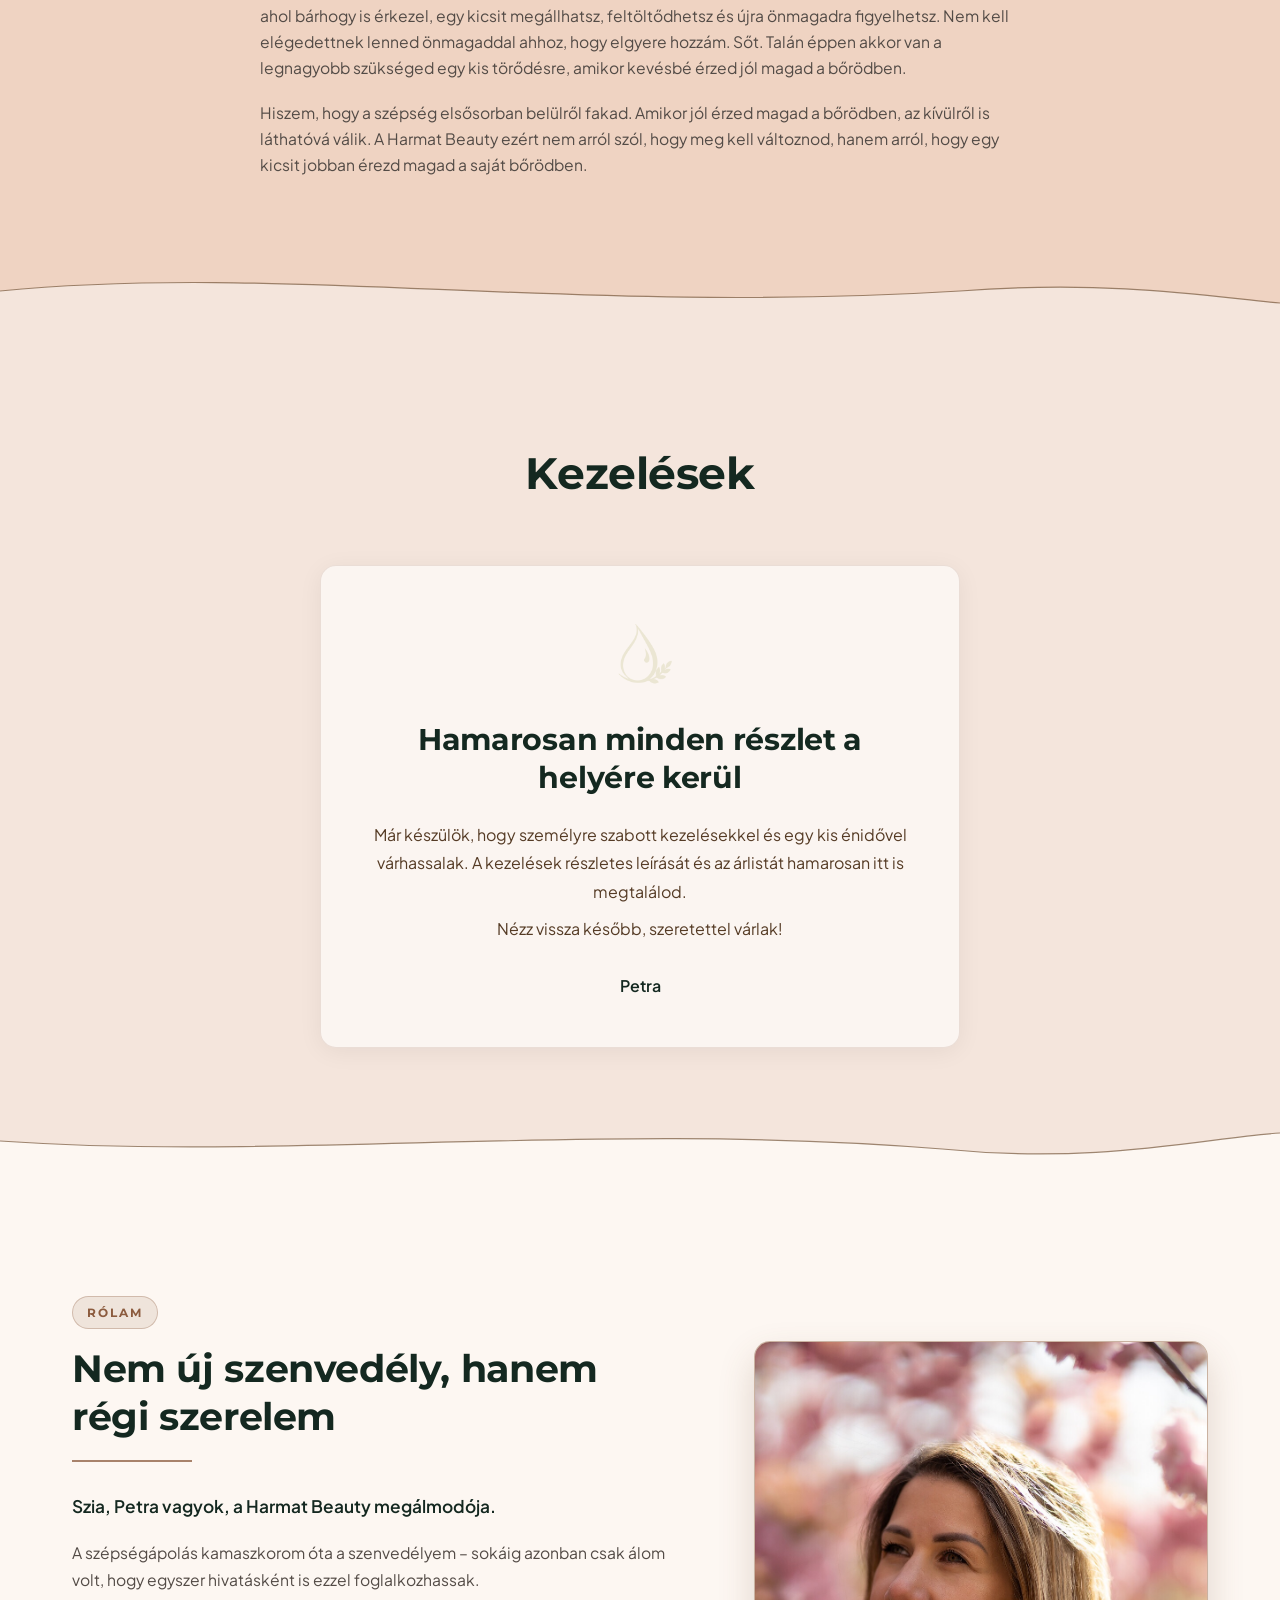
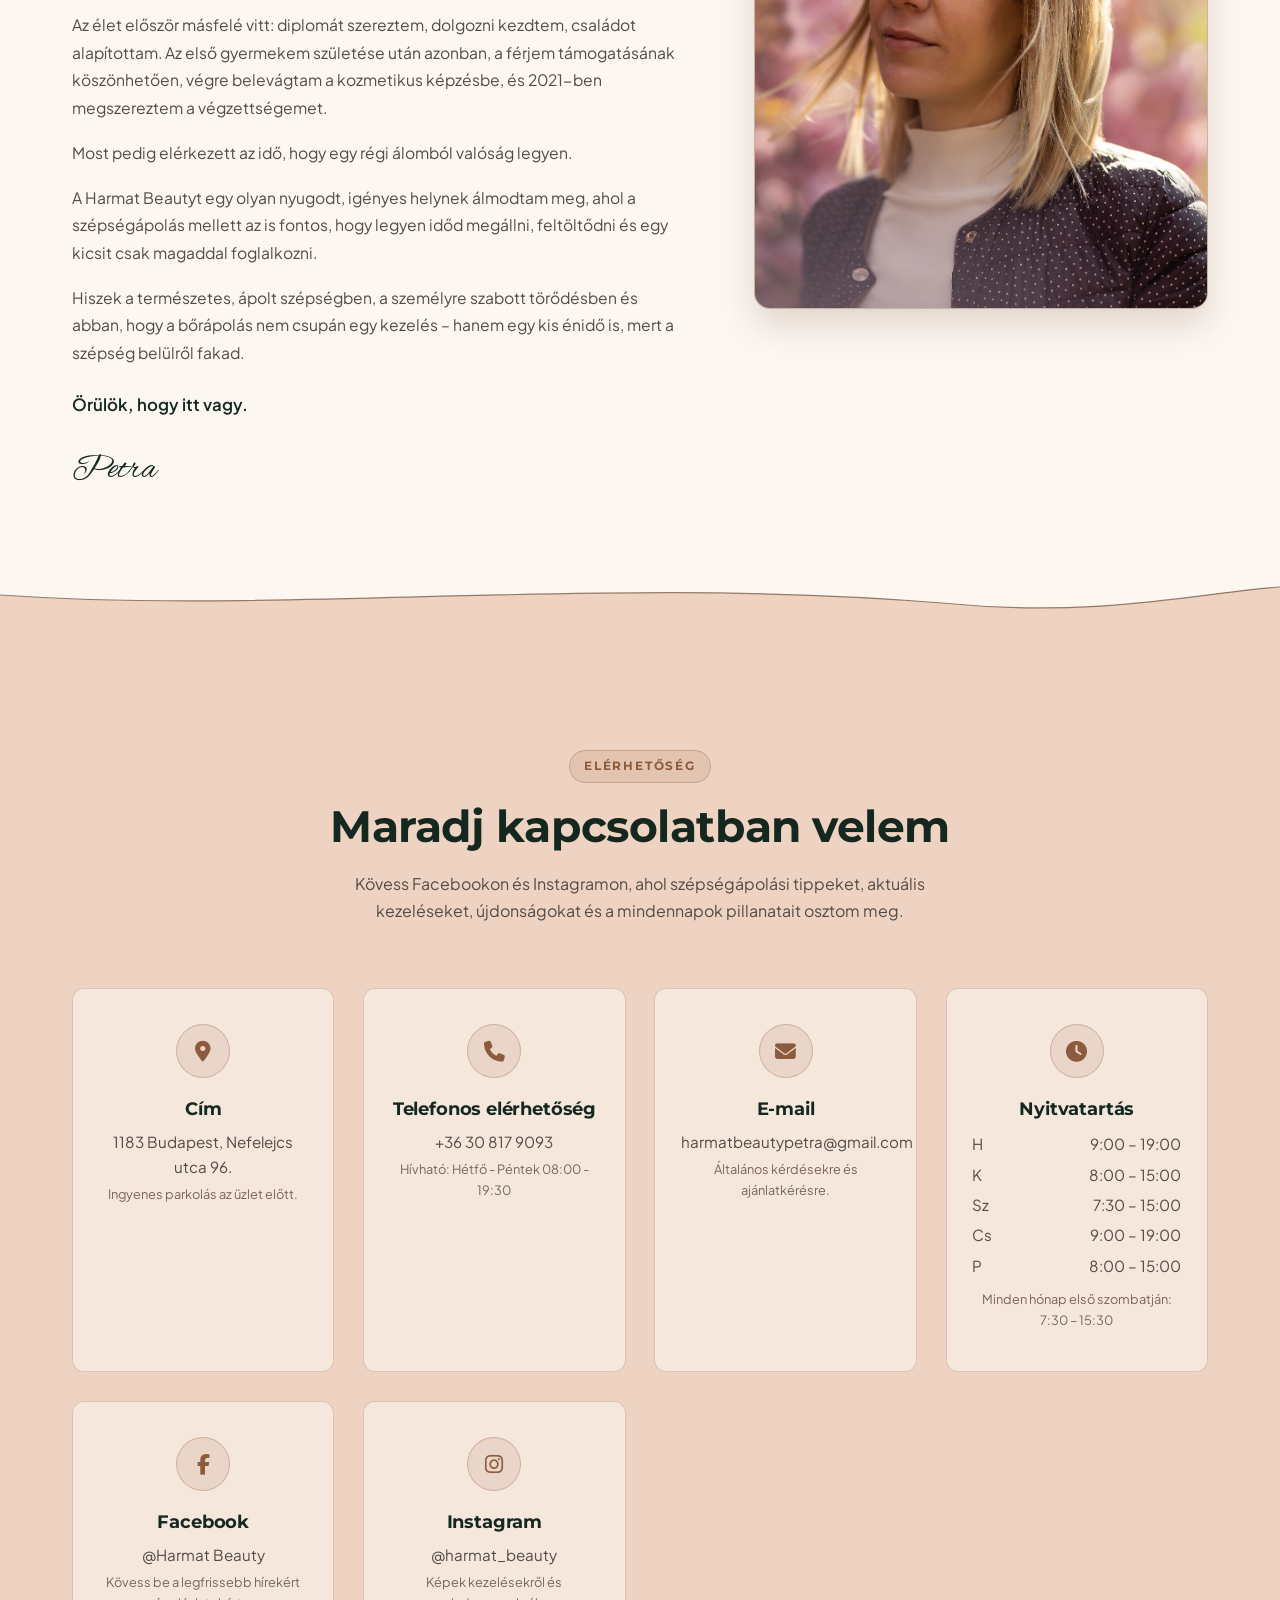
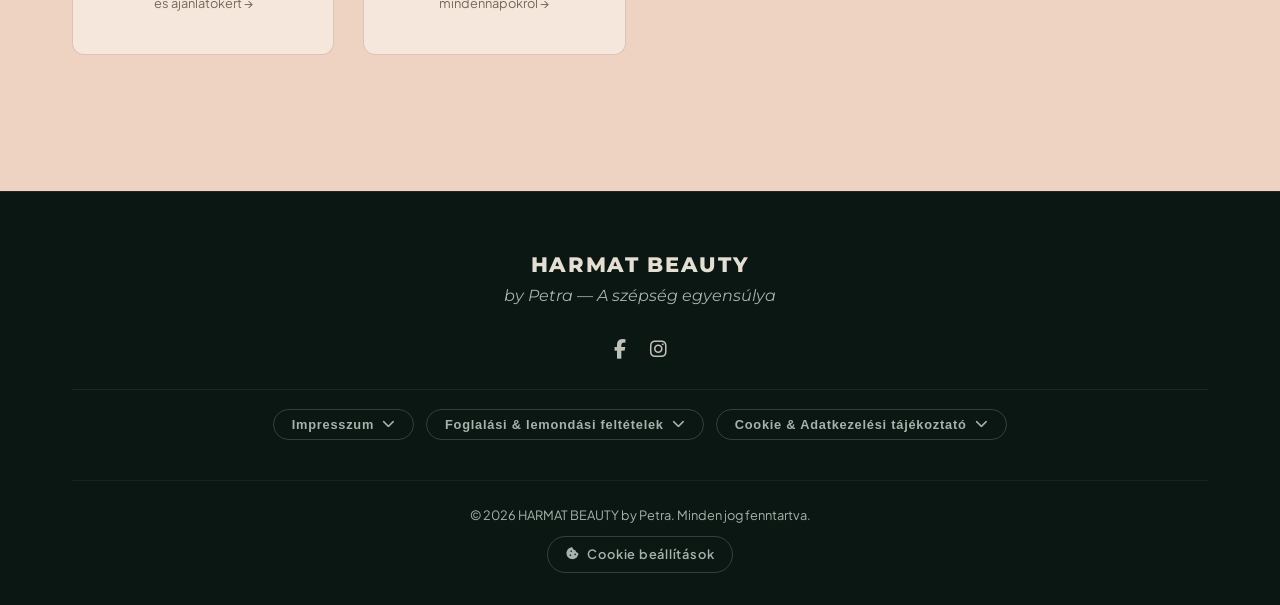
==== commit 9429b484: "Update index.html nyitvatartás" ====
--- a/index.html
+++ b/index.html
@@ -209,11 +209,11 @@
 <div class="contact-icon"><i class="fa-solid fa-clock"></i></div>
 <h3 data-i18n="contact_hours_title">Nyitvatartás</h3>
 <p style="line-height:2; margin:0;">
-    <span style="display:flex; justify-content:space-between; gap:1rem;"><span data-i18n="contact_hours_mon">H</span><span>8:30 – 19:00</span></span>
-    <span style="display:flex; justify-content:space-between; gap:1rem;"><span data-i18n="contact_hours_tue">K</span><span>7:30 – 15:30</span></span>
-    <span style="display:flex; justify-content:space-between; gap:1rem;"><span data-i18n="contact_hours_wed">Sz</span><span>8:00 – 15:30</span></span>
-    <span style="display:flex; justify-content:space-between; gap:1rem;"><span data-i18n="contact_hours_thu">Cs</span><span>8:30 – 19:00</span></span>
-    <span style="display:flex; justify-content:space-between; gap:1rem;"><span data-i18n="contact_hours_fri">P</span><span>8:30 – 15:30</span></span>
+    <span style="display:flex; justify-content:space-between; gap:1rem;"><span data-i18n="contact_hours_mon">H</span><span>9:00 – 19:00</span></span>
+    <span style="display:flex; justify-content:space-between; gap:1rem;"><span data-i18n="contact_hours_tue">K</span><span>8:00 – 15:00</span></span>
+    <span style="display:flex; justify-content:space-between; gap:1rem;"><span data-i18n="contact_hours_wed">Sz</span><span>7:30 – 15:00</span></span>
+    <span style="display:flex; justify-content:space-between; gap:1rem;"><span data-i18n="contact_hours_thu">Cs</span><span>9:00 – 19:00</span></span>
+    <span style="display:flex; justify-content:space-between; gap:1rem;"><span data-i18n="contact_hours_fri">P</span><span>8:00 – 15:00</span></span>
 </p>
 <p class="contact-sub" style="margin-top:0.5rem;" data-i18n="contact_hours_sub">Minden hónap első szombatján: 7:30 – 15:30</p>
 </div>
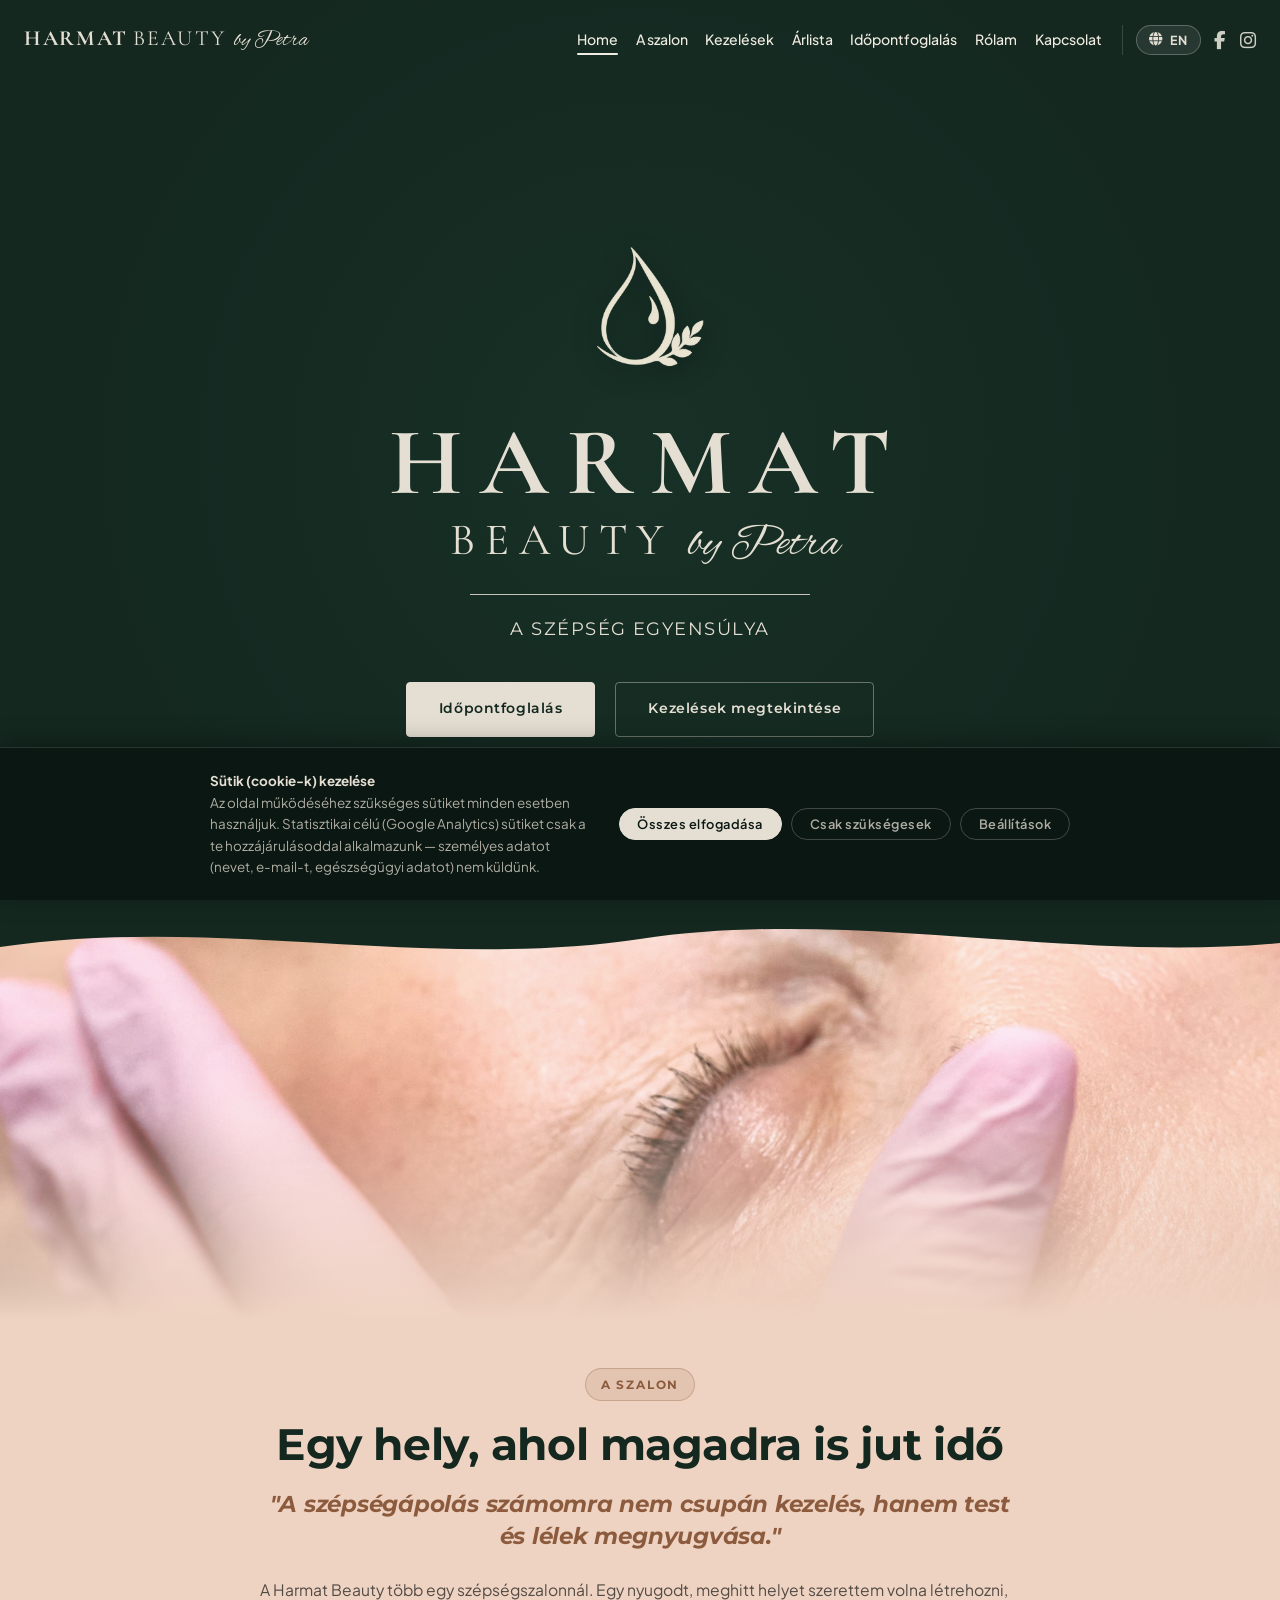
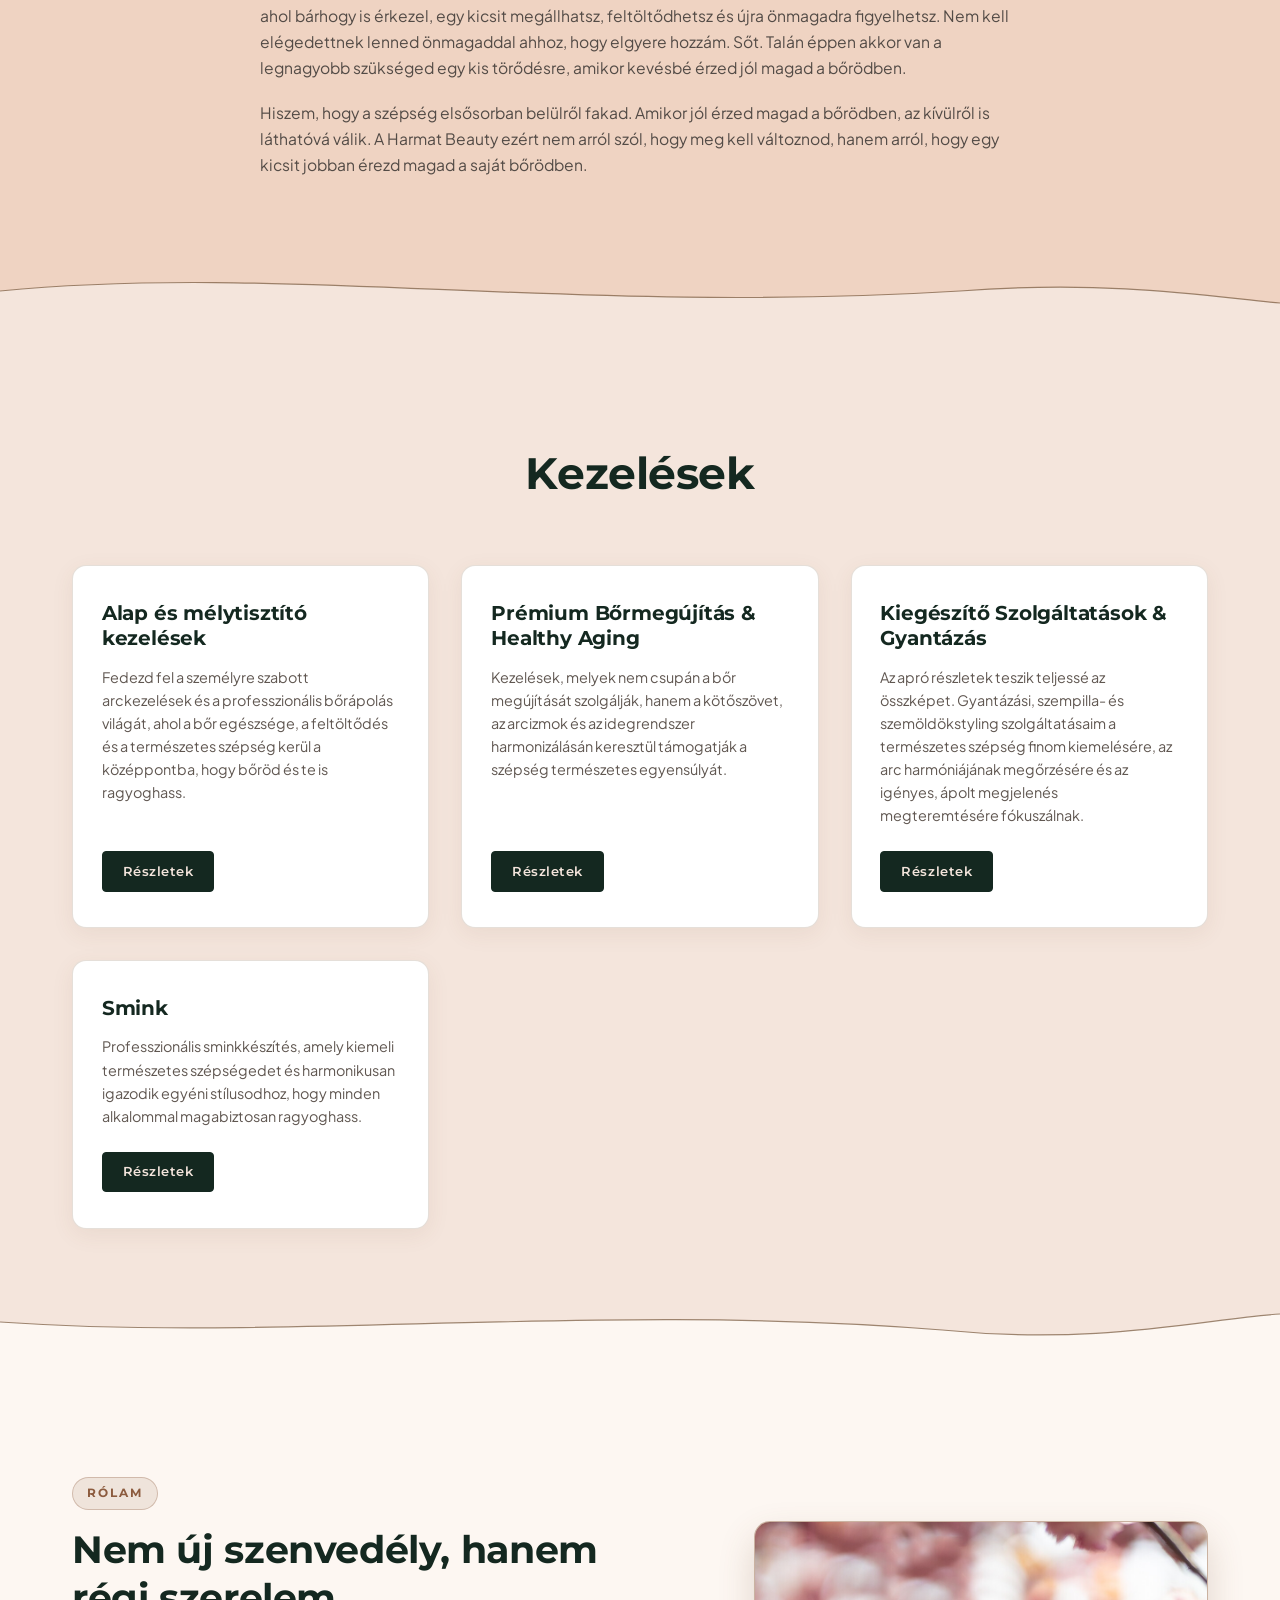
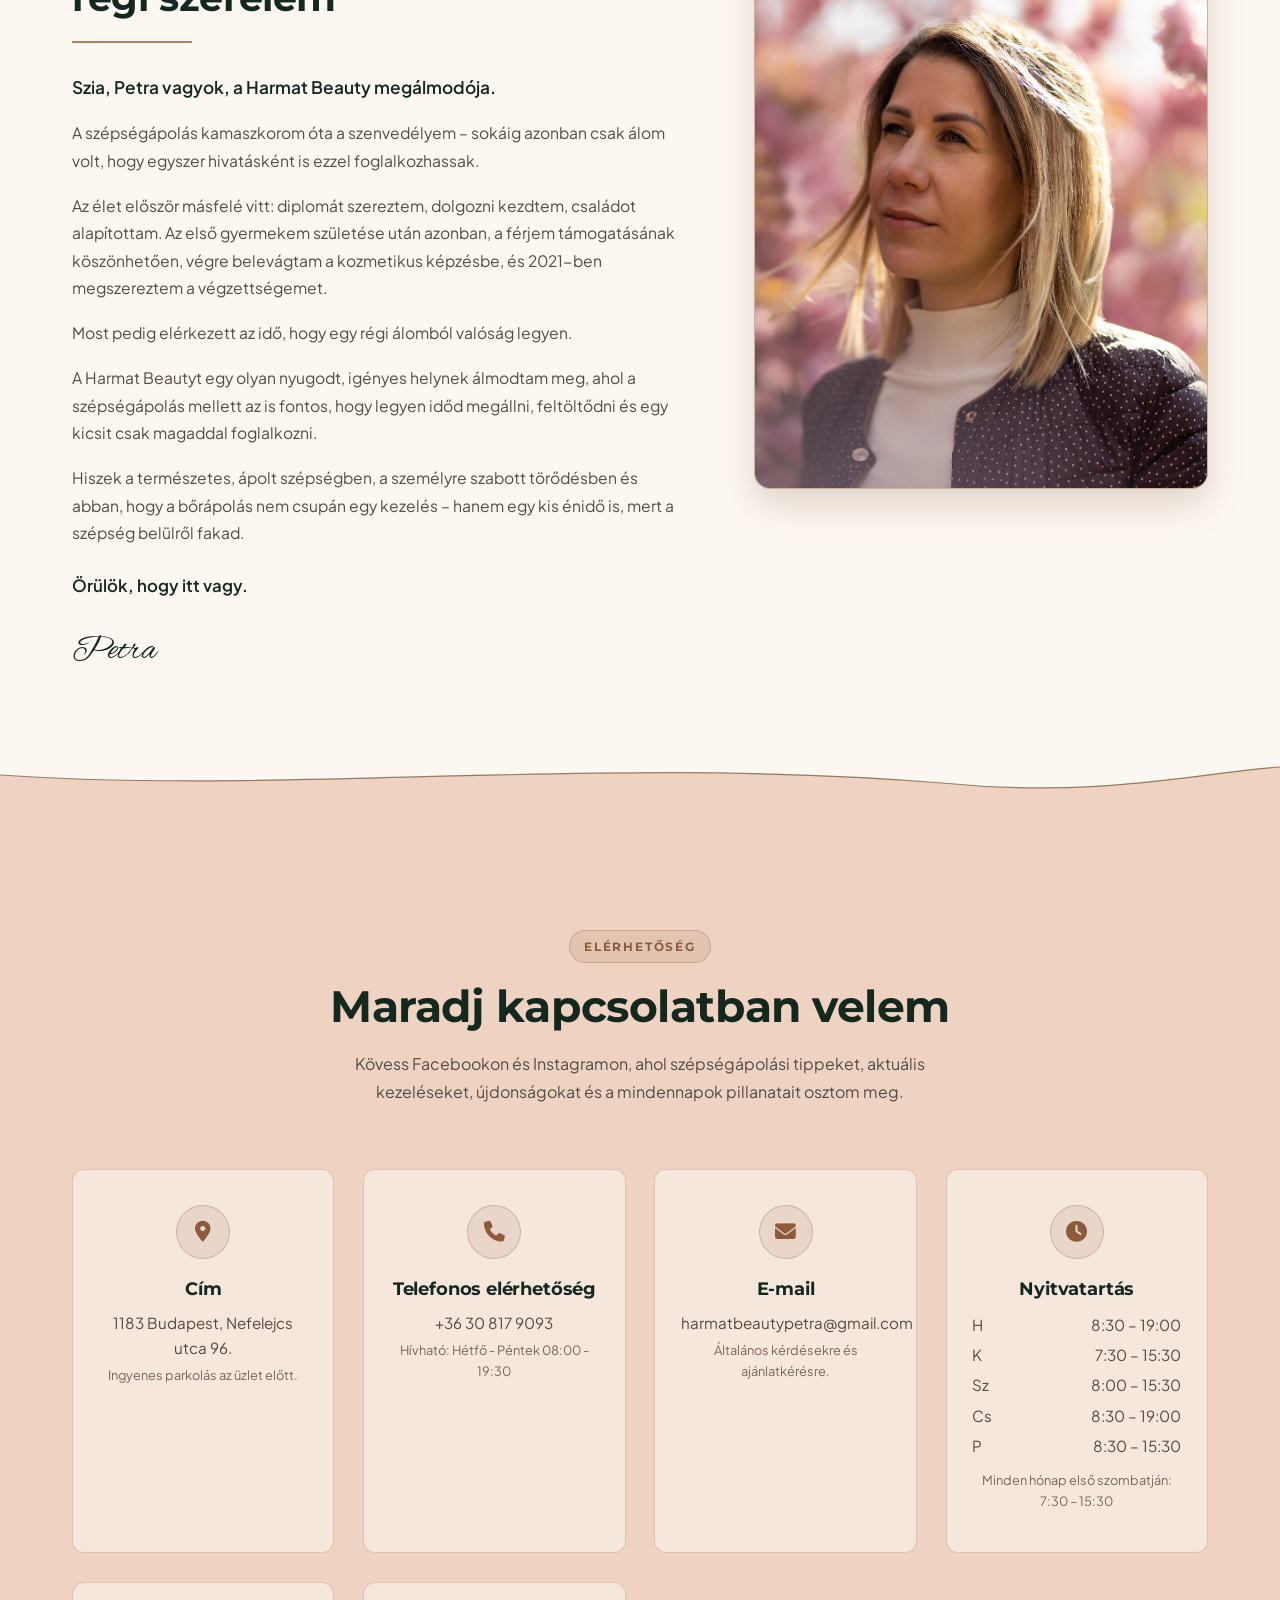
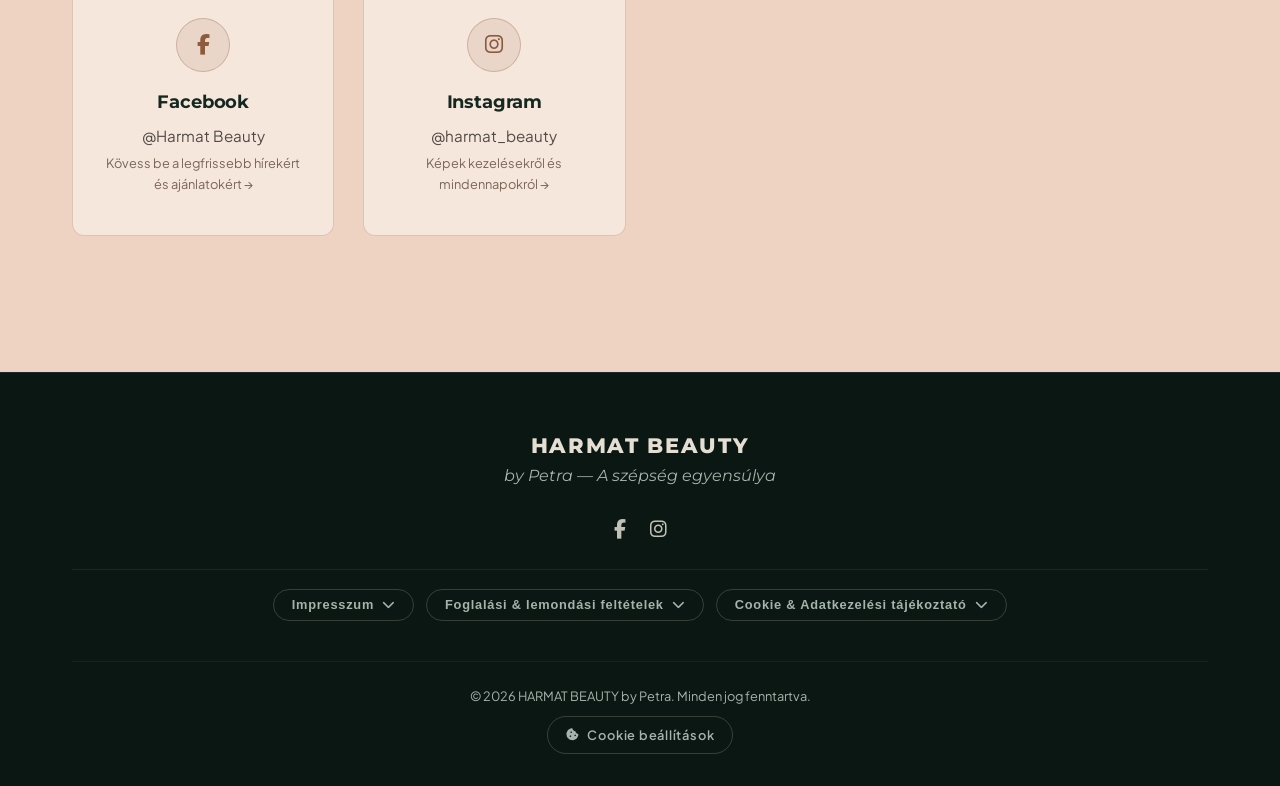
==== commit 56513b48: "Add files via upload" ====
--- a/index.html
+++ b/index.html
@@ -128,12 +128,30 @@
 <div class="section-header">
 <h2 class="section-title" data-i18n="treatments_title">Kezelések</h2>
 </div>
-<div style="max-width: 640px; margin: 0 auto; text-align: center; background: rgba(255,255,255,0.6); border-radius: 16px; padding: 3rem 2.5rem; box-shadow: 0 4px 24px rgba(0,0,0,0.06); border: 1px solid rgba(140,91,62,0.15);">
-  <img src="drop-logo.png.png" alt="" style="width: 80px; height: auto; margin-bottom: 1.2rem; filter: brightness(0) saturate(100%) invert(92%) sepia(8%) saturate(350%) hue-rotate(10deg) brightness(96%);">
-  <h3 style="font-family: var(--font-heading); font-size: clamp(1.4rem, 3vw, 1.9rem); font-weight: 700; color: #142820; margin-bottom: 1.5rem;" data-i18n="treatments_soon_title">Hamarosan minden részlet a helyére kerül</h3>
-  <p style="font-size: 1rem; color: #553b25; line-height: 1.8; margin-bottom: 0.5rem;" data-i18n="treatments_soon_p1">Már készülök, hogy személyre szabott kezelésekkel és egy kis énidővel várhassalak. A kezelések részletes leírását és az árlistát hamarosan itt is megtalálod.</p>
-  <p style="font-size: 1rem; color: #553b25; line-height: 1.8; margin-bottom: 1.8rem;" data-i18n="treatments_soon_p2">Nézz vissza később, szeretettel várlak!</p>
-  <p style="font-size: 1rem; font-weight: 600; color: #142820;">Petra</p>
+<div class="treatments-grid">
+  <a class="treatment-card" href="kezelesek.html#alap-tisztito">
+    <h3 class="treatment-name" data-i18n="card1_title">Alap és mélytisztító kezelések</h3>
+    <p class="treatment-text" data-i18n="card1_desc">Fedezd fel a személyre szabott arckezelések és a professzionális bőrápolás világát, ahol a bőr egészsége, a feltöltődés és a természetes szépség kerül a középpontba, hogy bőröd és te is ragyoghass.</p>
+<span class="btn btn-primary btn-sm" data-i18n="home_treatment_details">Részletek</span>
+  </a>
+
+  <a class="treatment-card" href="kezelesek.html#premium-antiaging">
+    <h3 class="treatment-name" data-i18n="card2_title">Prémium Bőrmegújítás &amp; Healthy Aging</h3>
+    <p class="treatment-text" data-i18n="card2_desc">Kezelések, melyek nem csupán a bőr megújítását szolgálják, hanem a kötőszövet, az arcizmok és az idegrendszer harmonizálásán keresztül támogatják a szépség természetes egyensúlyát.</p>
+<span class="btn btn-primary btn-sm" data-i18n="home_treatment_details">Részletek</span>
+</a>
+
+  <a class="treatment-card" href="kezelesek.html#kiegeszito-gyantazas">
+    <h3 class="treatment-name" data-i18n="card3_title">Kiegészítő Szolgáltatások &amp; Gyantázás</h3>
+    <p class="treatment-text" data-i18n="card3_desc">Az apró részletek teszik teljessé az összképet. Gyantázási, szempilla- és szemöldökstyling szolgáltatásaim a természetes szépség finom kiemelésére, az arc harmóniájának megőrzésére és az igényes, ápolt megjelenés megteremtésére fókuszálnak.</p>
+<span class="btn btn-primary btn-sm" data-i18n="home_treatment_details">Részletek</span>
+</a>
+
+  <a class="treatment-card" href="kezelesek.html#smink">
+    <h3 class="treatment-name" data-i18n="card4_title">Smink</h3>
+    <p class="treatment-text" data-i18n="card4_desc">Professzionális sminkkészítés, amely kiemeli természetes szépségedet és harmonikusan igazodik egyéni stílusodhoz, hogy minden alkalommal magabiztosan ragyoghass.</p>
+<span class="btn btn-primary btn-sm" data-i18n="home_treatment_details">Részletek</span>
+</a>
 </div>
 </div>
 <!-- Wave Divider between Kezelések (#F4E5DC) and Rólam (#CBB09A) with color #F4E5DC -->
@@ -190,8 +208,8 @@
 <div class="contact-card">
 <div class="contact-icon"><i class="fa-solid fa-location-dot"></i></div>
 <h3 data-i18n="contact_loc_title">Cím</h3>
-<p data-i18n="contact_loc_p">1183 Budapest, Nefelejcs u. 96.</p>
-<p class="contact-sub" data-i18n="contact_loc_sub">Ingyenes parkolás az üzlet előtt.</p>
+<p data-i18n="contact_loc_p">1183 Budapest, Gyöngyvirág utca 40/B</p>
+<p class="contact-sub" data-i18n="contact_loc_sub">Kényelmes parkolás az utcában.</p>
 </div>
 <div class="contact-card">
 <div class="contact-icon"><i class="fa-solid fa-phone"></i></div>
@@ -209,11 +227,11 @@
 <div class="contact-icon"><i class="fa-solid fa-clock"></i></div>
 <h3 data-i18n="contact_hours_title">Nyitvatartás</h3>
 <p style="line-height:2; margin:0;">
-    <span style="display:flex; justify-content:space-between; gap:1rem;"><span data-i18n="contact_hours_mon">H</span><span>9:00 – 19:00</span></span>
-    <span style="display:flex; justify-content:space-between; gap:1rem;"><span data-i18n="contact_hours_tue">K</span><span>8:00 – 15:00</span></span>
-    <span style="display:flex; justify-content:space-between; gap:1rem;"><span data-i18n="contact_hours_wed">Sz</span><span>7:30 – 15:00</span></span>
-    <span style="display:flex; justify-content:space-between; gap:1rem;"><span data-i18n="contact_hours_thu">Cs</span><span>9:00 – 19:00</span></span>
-    <span style="display:flex; justify-content:space-between; gap:1rem;"><span data-i18n="contact_hours_fri">P</span><span>8:00 – 15:00</span></span>
+    <span style="display:flex; justify-content:space-between; gap:1rem;"><span data-i18n="contact_hours_mon">H</span><span>8:30 – 19:00</span></span>
+    <span style="display:flex; justify-content:space-between; gap:1rem;"><span data-i18n="contact_hours_tue">K</span><span>7:30 – 15:30</span></span>
+    <span style="display:flex; justify-content:space-between; gap:1rem;"><span data-i18n="contact_hours_wed">Sz</span><span>8:00 – 15:30</span></span>
+    <span style="display:flex; justify-content:space-between; gap:1rem;"><span data-i18n="contact_hours_thu">Cs</span><span>8:30 – 19:00</span></span>
+    <span style="display:flex; justify-content:space-between; gap:1rem;"><span data-i18n="contact_hours_fri">P</span><span>8:30 – 15:30</span></span>
 </p>
 <p class="contact-sub" style="margin-top:0.5rem;" data-i18n="contact_hours_sub">Minden hónap első szombatján: 7:30 – 15:30</p>
 </div>
--- a/styles.css
+++ b/styles.css
@@ -2307,3 +2307,12 @@
     border-color: rgba(229, 223, 211, 0.5);
     color: #e5dfd3;
 }
+#kezelesek .treatments-grid > .treatment-card {
+    display: flex;
+    flex-direction: column;
+}
+
+#kezelesek .treatment-card > [data-i18n="home_treatment_details"] {
+    margin-top: auto;
+    align-self: flex-start;
+}
